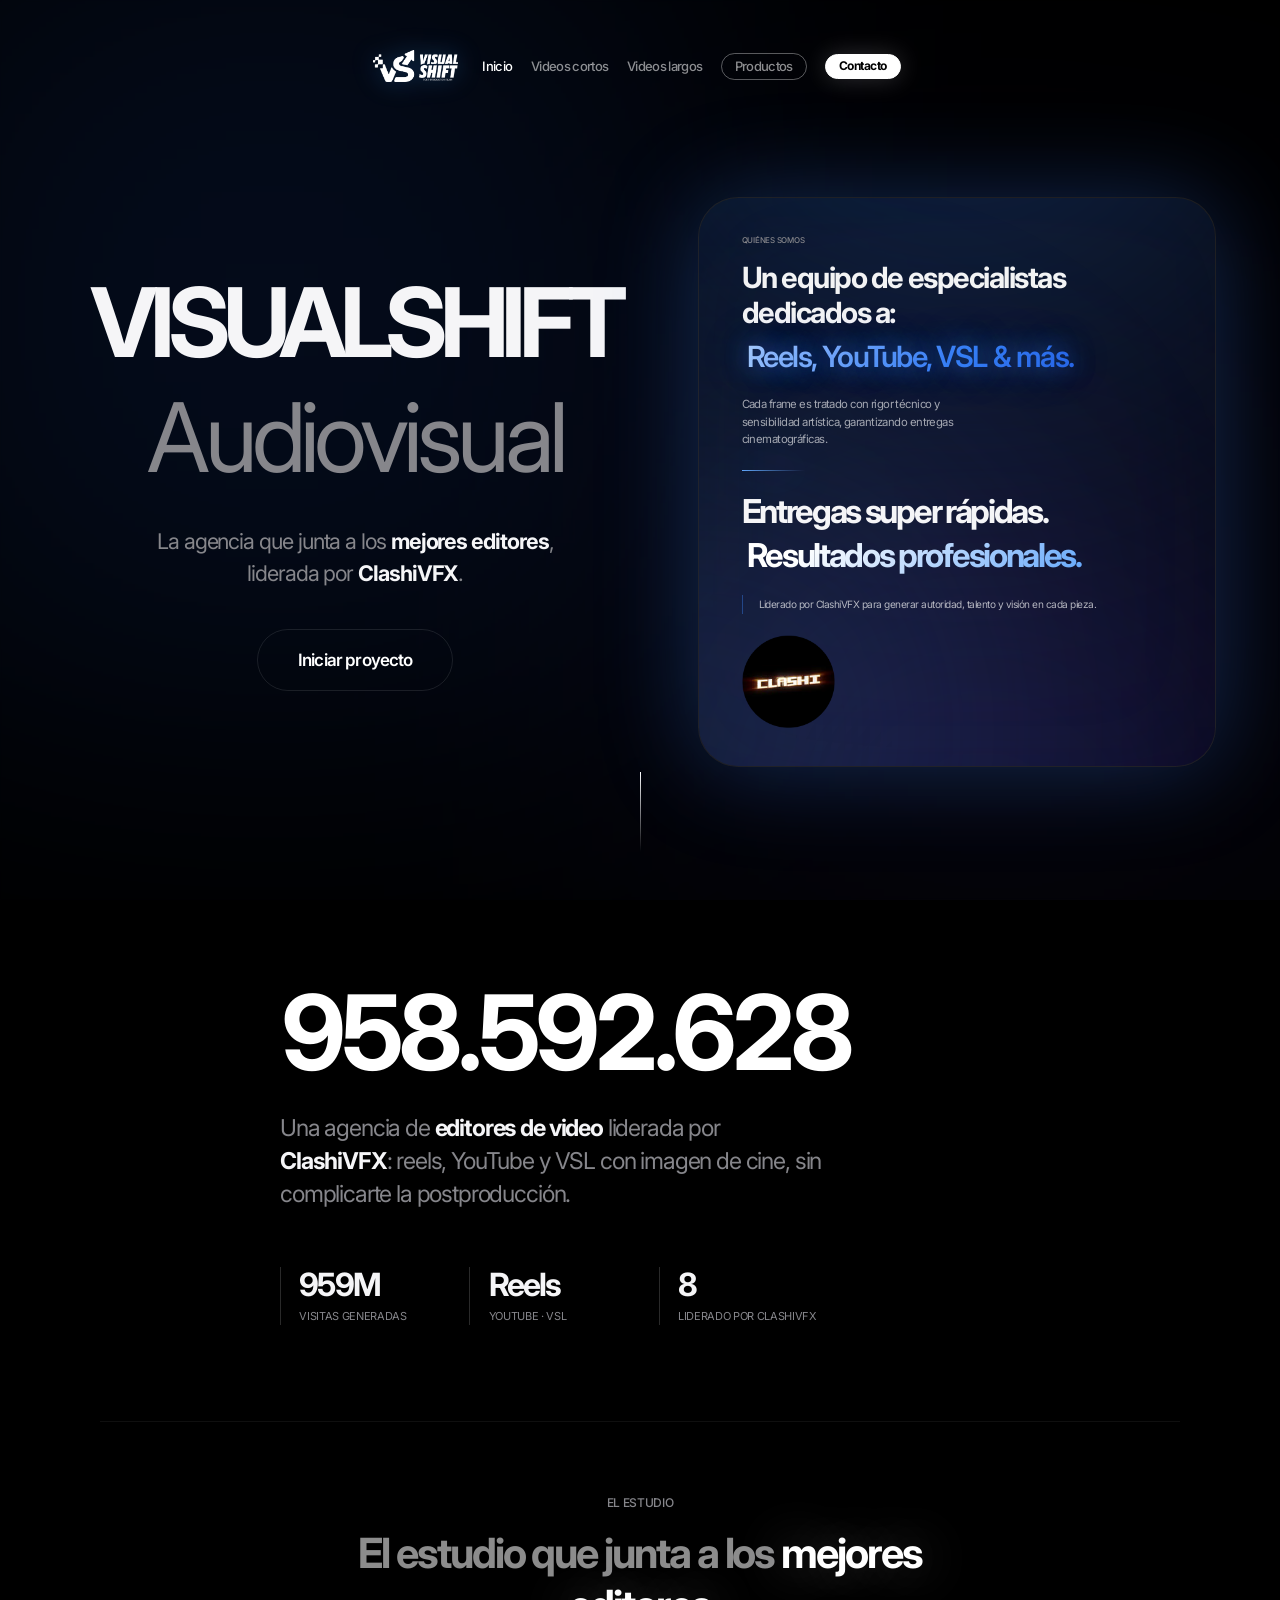
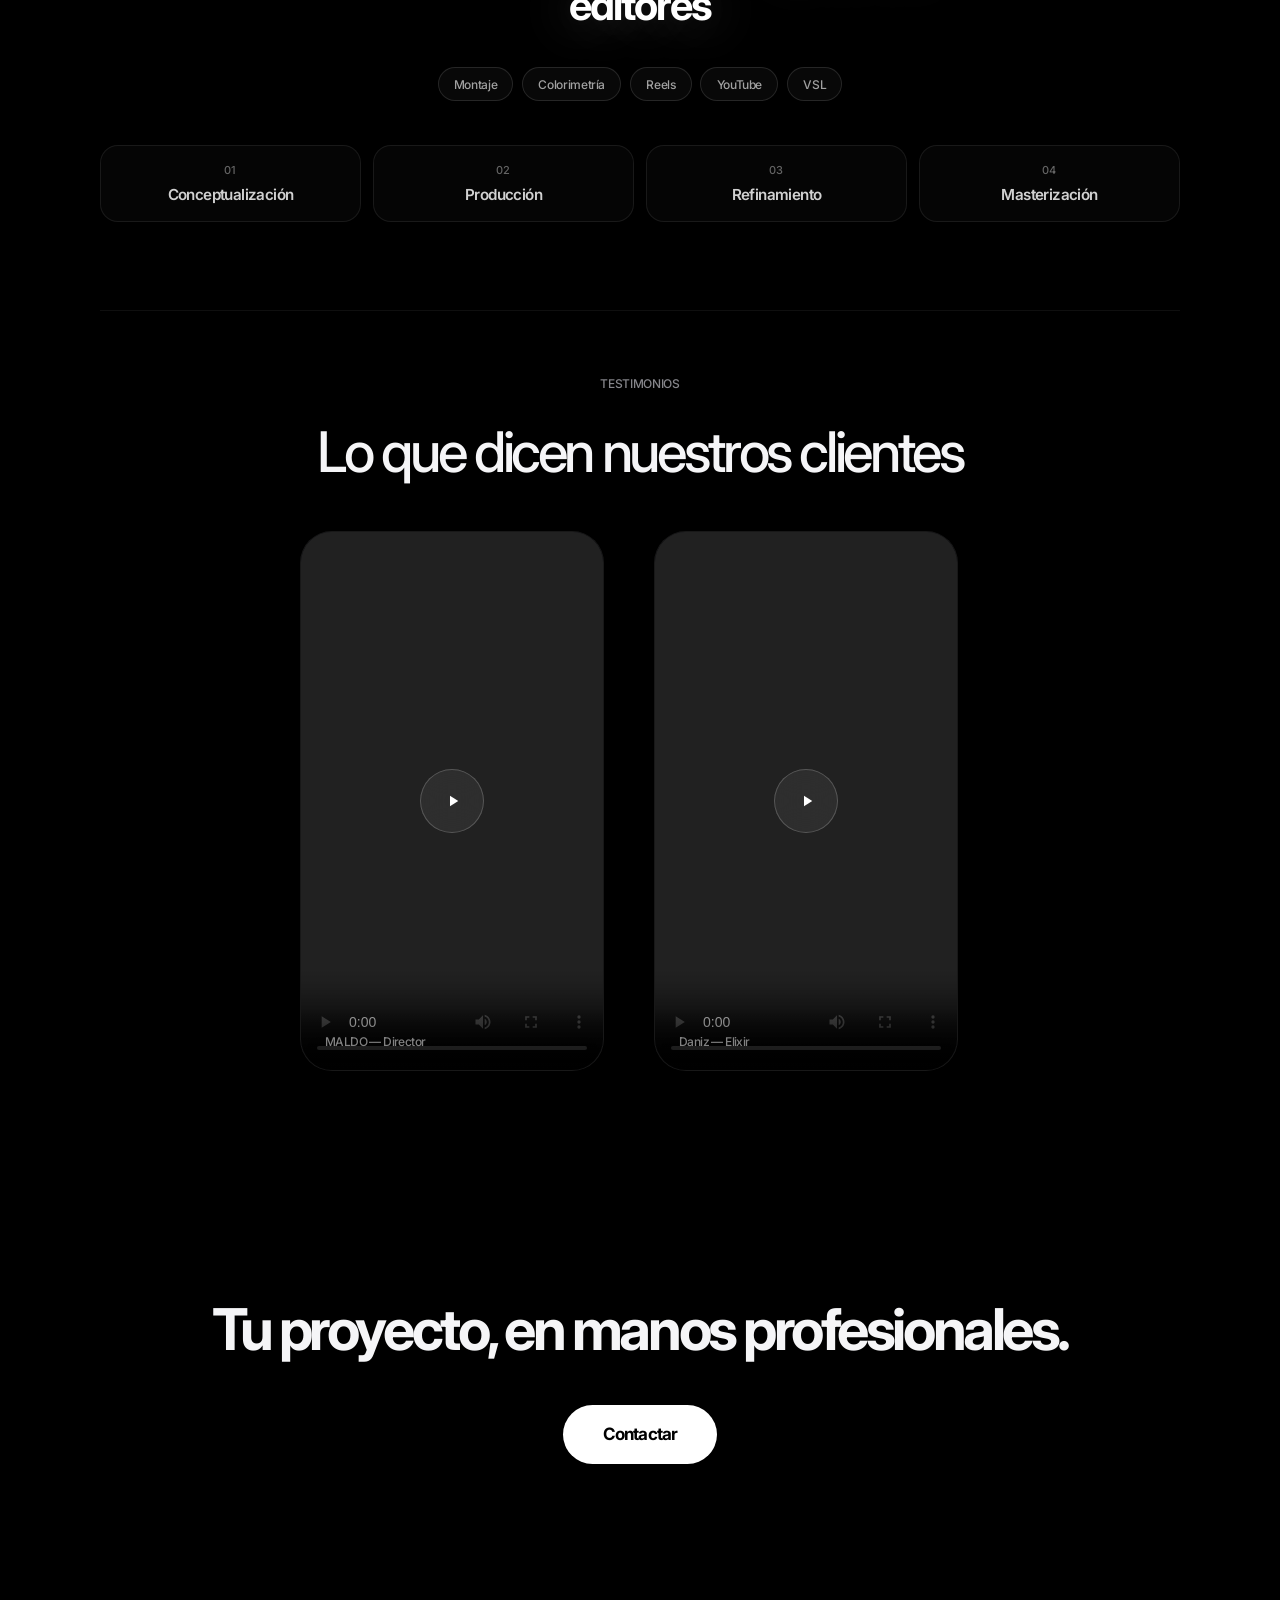
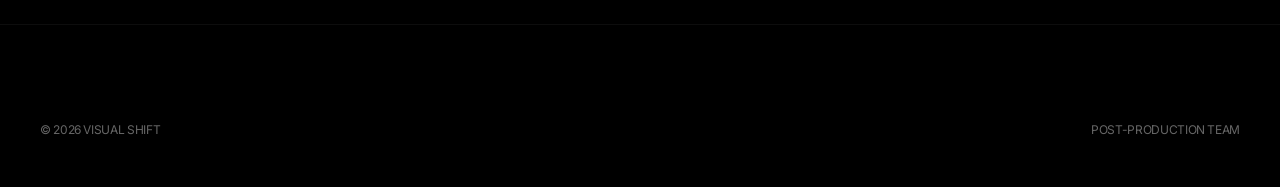
==== index.html @ 14bb9210 "Reserve trailing space in the scrollable nav so the CTA stays inside the pill" ====
﻿<!DOCTYPE html>
<html lang="es">
<head>
  <meta charset="UTF-8">
  <meta name="viewport" content="width=device-width, initial-scale=1.0, viewport-fit=cover">
  <title>Visual Shift | Agencia de Edición de Video</title>
  <meta name="description" content="Visual Shift — Agencia de editores de video liderada por ClashiVFX. Reels, YouTube, VSL y más.">
  <link rel="icon" type="image/png" href="assets/img/icono.png">
  <link rel="preconnect" href="https://fonts.googleapis.com">
  <link rel="preconnect" href="https://fonts.gstatic.com" crossorigin>
  <link href="https://fonts.googleapis.com/css2?family=Inter:wght@400;500;600;700;800&display=swap" rel="stylesheet">
  <link rel="stylesheet" href="css/variables.css">
  <link rel="stylesheet" href="css/base.css">
  <link rel="stylesheet" href="css/animations.css">
  <link rel="stylesheet" href="css/components.css?v=20260819g">
  <link rel="stylesheet" href="css/pages.css?v=20260819g">
</head>
<body data-page="index">
  <div class="morph-bg" aria-hidden="true">
    <div class="blob-premium blob-premium--1"></div>
    <div class="blob-premium blob-premium--2"></div>
    <div class="morph-bg__veil"></div>
  </div>

  <header class="nav">
    <div class="nav__inner">
      <a href="index.html" class="nav__brand">
        <img src="assets/img/logo-horizontal.png" alt="Visual Shift">
      </a>
      <button class="nav__toggle" aria-label="Abrir menú"><span></span></button>
      <nav class="nav__links">
        <a href="index.html" data-page="index">Inicio</a>
        <a href="videos-cortos.html" data-page="cortos">Videos cortos</a>
        <a href="videos-largos.html" data-page="largos">Videos largos</a>
        <a href="https://clashivfx.com/?sca_ref=12101208.NMGcG1t6rM" class="nav__shop" target="_blank" rel="noopener noreferrer">Productos</a>
        <a href="contacto.html" data-page="contacto" class="nav__cta">Contacto</a>
      </nav>
    </div>
  </header>

  <main>
    <section class="hero">
      <div class="hero__copy reveal">
        <h1 class="hero__title">
          <span class="hero__title-top">VISUAL<strong>SHIFT</strong></span>
          <span class="hero__title-italic">Audiovisual</span>
        </h1>
        <p class="hero__lead">La agencia que junta a los <strong>mejores editores</strong>, liderada por <strong>ClashiVFX</strong>.</p>
        <a href="contacto.html" class="btn btn--ghost"><span>Iniciar proyecto</span></a>
      </div>

      <div class="hero__side reveal reveal-delay-1">
        <article class="about-card glass-minimal">
          <div class="about-card__orbit about-card__orbit--1" aria-hidden="true"><span></span></div>
          <div class="about-card__orbit about-card__orbit--2" aria-hidden="true"><span></span></div>
          <div class="about-card__orbit about-card__orbit--3" aria-hidden="true"><span></span></div>
          <div class="about-card__content">
            <p class="eyebrow">Quiénes somos</p>
            <p class="about-card__lead">
              Un equipo de <strong>especialistas</strong> dedicados a:
              <span class="about-card__accent text-gradient-blue text-glow-blue-strong">Reels, YouTube, VSL &amp; más.</span>
            </p>
            <p class="about-card__body">Cada frame es tratado con rigor técnico y sensibilidad artística, garantizando entregas cinematográficas.</p>
            <div class="about-card__line"></div>
            <p class="about-card__headline">
              Entregas super rápidas.<br>
              <span class="text-gradient-premium">Resultados profesionales.</span>
            </p>
            <p class="about-card__note">Liderado por ClashiVFX para generar autoridad, talento y visión en cada pieza.</p>
            <div class="about-card__founder">
              <img src="assets/img/clashivfx.png" alt="ClashiVFX">
            </div>
          </div>
        </article>
      </div>

      <div class="scroll-hint" aria-hidden="true"></div>
    </section>

    <section class="apple-block reveal">
      <p class="apple-block__num" data-counter="1000000000">0</p>
      <p class="apple-block__copy">
        Una agencia de <strong>editores de video</strong> liderada por <strong>ClashiVFX</strong>:
        reels, YouTube y VSL con imagen de cine, sin complicarte la postproducción.
      </p>
      <div class="apple-block__grid">
        <div>
          <span data-counter-mini="1000000000">0</span>
          <small>Visitas generadas</small>
        </div>
        <div>
          <span>Reels</span>
          <small>YouTube · VSL</small>
        </div>
        <div>
          <span>8</span>
          <small>Liderado por ClashiVFX</small>
        </div>
      </div>
    </section>

    <section class="studio reveal">
      <p class="eyebrow">El estudio</p>
      <h2 class="studio__title">El estudio que junta a los <strong class="text-glow-premium">mejores editores</strong></h2>
      <ul class="studio__tags">
        <li>Montaje</li>
        <li>Colorimetría</li>
        <li>Reels</li>
        <li>YouTube</li>
        <li>VSL</li>
      </ul>
      <ol class="studio__flow">
        <li><span>01</span>Conceptualización</li>
        <li><span>02</span>Producción</li>
        <li><span>03</span>Refinamiento</li>
        <li><span>04</span>Masterización</li>
      </ol>
    </section>

    <section class="testimonials">
      <div class="testimonials__head">
        <p class="eyebrow reveal">Testimonios</p>
        <h2 class="page-hero reveal" style="padding:0.5rem 0 0;font-size:clamp(2rem,5vw,3.5rem);font-weight:500;">Lo que dicen nuestros clientes</h2>
      </div>
      <div class="testimonials__grid">
        <div class="video-card glass-minimal testimonial-card reveal" data-play="sound">
          <video playsinline controls preload="metadata" controlslist="nodownload">
            <source src="assets/videos/testimonios/maldo-director.mp4" type="video/mp4">
          </video>
          <button type="button" class="video-card__overlay" aria-label="Reproducir">
            <span class="video-card__play"><svg viewBox="0 0 24 24"><path d="M8 5v14l11-7z"/></svg></span>
          </button>
          <div class="video-card__label">MALDO — Director</div>
        </div>
        <div class="video-card glass-minimal testimonial-card reveal reveal-delay-1" data-play="sound">
          <video playsinline controls preload="metadata" controlslist="nodownload">
            <source src="assets/videos/testimonios/daniz-elixir-testimonio.mp4" type="video/mp4">
          </video>
          <button type="button" class="video-card__overlay" aria-label="Reproducir">
            <span class="video-card__play"><svg viewBox="0 0 24 24"><path d="M8 5v14l11-7z"/></svg></span>
          </button>
          <div class="video-card__label">Daniz — Elixir</div>
        </div>
      </div>
    </section>

    <section class="final-cta reveal">
      <h2>Tu proyecto, en manos profesionales.</h2>
      <a href="contacto.html" class="btn btn--solid">Contactar</a>
    </section>
  </main>

  <footer class="footer">
    <div class="footer__inner">
      <div>© 2026 Visual Shift</div>
      <div>Post-Production Team</div>
    </div>
  </footer>

  <div class="lightbox" aria-hidden="true">
    <div class="lightbox__content">
      <button class="lightbox__close" aria-label="Cerrar">&times;</button>
      <video controls playsinline></video>
    </div>
  </div>

  <script src="js/main.js"></script>
</body>
</html>
---- css/variables.css ----
﻿:root {
  --bg: #000000;
  --white: #ffffff;
  --text: #f5f5f7;
  --muted: #86868b;
  --homeworld: #2e8add;
  --clarinet: #002552;
  --ease: cubic-bezier(0.22, 1, 0.36, 1);
  --glass-bg: rgba(255, 255, 255, 0.015);
  --glass-border: rgba(255, 255, 255, 0.08);
  --max: 1200px;
  --font: "Inter", "SFProWeb", sans-serif;
}
---- css/base.css ----
﻿@font-face {
  font-family: "SFProWeb";
  src: url("../assets/fonts/sf-pro-display-regular.otf") format("opentype");
  font-weight: 400;
  font-style: normal;
  font-display: swap;
}

@font-face {
  font-family: "SFProWeb";
  src: url("../assets/fonts/sf-pro-display-medium.otf") format("opentype");
  font-weight: 500;
  font-style: normal;
  font-display: swap;
}

@font-face {
  font-family: "SFProWeb";
  src: url("../assets/fonts/sf-pro-display-bold.otf") format("opentype");
  font-weight: 700;
  font-style: normal;
  font-display: swap;
}

*,
*::before,
*::after {
  box-sizing: border-box;
  margin: 0;
  padding: 0;
}

html {
  scroll-behavior: smooth;
  overflow-x: hidden;
  max-width: 100%;
}

body {
  font-family: "Inter", "SFProWeb", sans-serif;
  font-weight: 400;
  font-style: normal;
  background: var(--bg);
  color: var(--text);
  overflow-x: hidden;
  letter-spacing: -0.05em;
  min-height: 100vh;
  line-height: 1.45;
  -webkit-font-smoothing: antialiased;
  -moz-osx-font-smoothing: grayscale;
  -webkit-text-size-adjust: 100%;
  text-size-adjust: 100%;
}

h1,
h2,
h3 {
  font-family: inherit;
  font-weight: 700;
  font-style: normal;
  color: var(--text);
  letter-spacing: -0.06em;
  line-height: 1.12;
}

p,
a,
li,
label,
small {
  font-family: inherit;
  font-weight: 400;
  letter-spacing: -0.045em;
}

img,
video {
  display: block;
  max-width: 100%;
}

a {
  color: inherit;
  text-decoration: none;
}

button {
  font: inherit;
  cursor: pointer;
  border: none;
  background: none;
  color: inherit;
}

ul {
  list-style: none;
}

main {
  position: relative;
  z-index: 10;
}

.container {
  width: min(100% - 3rem, var(--max));
  margin-inline: auto;
}

::-webkit-scrollbar {
  width: 4px;
}

::-webkit-scrollbar-track {
  background: transparent;
}

::-webkit-scrollbar-thumb {
  background: rgba(255, 255, 255, 0.1);
  border-radius: 10px;
}
---- css/animations.css ----
﻿.morph-bg {
  position: fixed;
  inset: 0;
  z-index: 0;
  overflow: hidden;
  background: #000;
  pointer-events: none;
}

.blob-premium {
  position: absolute;
  filter: blur(140px);
  opacity: 0.22;
  animation: morph-shape 25s ease-in-out infinite alternate;
}

.blob-premium--1 {
  width: min(800px, 90vw);
  height: min(800px, 90vw);
  top: -10%;
  left: -10%;
  background: #2563eb;
  animation: morph-shape 25s ease-in-out infinite alternate,
             drift-1 25s linear infinite;
}

.blob-premium--2 {
  width: min(700px, 80vw);
  height: min(700px, 80vw);
  bottom: -5%;
  right: -5%;
  background: #312e81;
  animation: morph-shape 25s ease-in-out infinite alternate,
             drift-2 30s linear infinite;
}

.morph-bg__veil {
  position: absolute;
  inset: 0;
  background: rgba(0, 0, 0, 0.5);
  backdrop-filter: blur(1px);
}

@keyframes morph-shape {
  0%,
  100% {
    border-radius: 40% 60% 70% 30% / 40% 50% 60% 50%;
  }
  34% {
    border-radius: 70% 30% 50% 50% / 30% 30% 70% 70%;
  }
  67% {
    border-radius: 100% 60% 60% 100% / 100% 100% 60% 60%;
  }
}

@keyframes drift-1 {
  0%,
  100% {
    transform: translate(0, 0) scale(1);
  }
  33% {
    transform: translate(50px, -50px) scale(1.1);
  }
  66% {
    transform: translate(-30px, 80px) scale(0.95);
  }
}

@keyframes drift-2 {
  0%,
  100% {
    transform: translate(0, 0) scale(1);
  }
  33% {
    transform: translate(-60px, 80px) scale(0.9);
  }
  66% {
    transform: translate(40px, -30px) scale(1.15);
  }
}

@keyframes orbit {
  to {
    transform: translate(-50%, -50%) rotate(360deg);
  }
}

@keyframes orbit-rev {
  to {
    transform: translate(-50%, -50%) rotate(-360deg);
  }
}

@keyframes scroll-pulse {
  0%,
  100% {
    transform: translateX(-50%) translateY(0);
    opacity: 0.05;
  }
  50% {
    transform: translateX(-50%) translateY(15px);
    opacity: 0.2;
  }
}

.reveal {
  opacity: 0;
  transform: translateY(20px);
  transition: opacity 1.2s var(--ease), transform 1.2s var(--ease);
  overflow: visible;
}

.reveal.is-visible {
  opacity: 1;
  transform: none;
}

.reveal-delay-1 {
  transition-delay: 0.15s;
}

.reveal-delay-2 {
  transition-delay: 0.3s;
}

.reveal-delay-3 {
  transition-delay: 0.45s;
}
---- css/components.css ----
﻿.glass-minimal {
  background: var(--glass-bg);
  backdrop-filter: blur(60px);
  -webkit-backdrop-filter: blur(60px);
  border: 1px solid var(--glass-border);
}

.text-glow-premium {
  text-shadow: 0 0 50px rgba(255, 255, 255, 0.3), 0 0 100px rgba(59, 130, 246, 0.2);
}

.text-glow-blue-strong {
  text-shadow: 0 0 25px rgba(59, 130, 246, 0.6), 0 0 50px rgba(59, 130, 246, 0.4);
}

.text-gradient-premium,
.text-gradient-blue {
  display: inline-block;
  padding: 0.12em 0.18em;
  line-height: 1.2;
  overflow: visible;
}

.text-gradient-premium {
  background: linear-gradient(135deg, #ffffff 20%, #60a5fa 100%);
  -webkit-background-clip: text;
  background-clip: text;
  -webkit-text-fill-color: transparent;
}

.text-gradient-blue {
  background: linear-gradient(135deg, #bfdbfe 0%, #3b82f6 50%, #1d4ed8 100%);
  -webkit-background-clip: text;
  background-clip: text;
  -webkit-text-fill-color: transparent;
}

/* Nav — floating pill */
.nav {
  position: fixed;
  top: 0;
  left: 0;
  right: 0;
  z-index: 100;
  display: flex;
  justify-content: center;
  padding: 2.5rem 1.5rem;
  pointer-events: none;
}

.nav__inner {
  pointer-events: auto;
  position: relative;
  display: flex;
  align-items: center;
  flex-wrap: nowrap;
  gap: 1.5rem;
  padding: 0.65rem 1.9rem 0.65rem 1.5rem;
  border-radius: 999px;
  transition: background 0.7s var(--ease), border-color 0.7s var(--ease), box-shadow 0.7s var(--ease);
}

.nav.is-scrolled .nav__inner {
  background: rgba(0, 0, 0, 0.4);
  backdrop-filter: blur(60px);
  -webkit-backdrop-filter: blur(60px);
  border: 1px solid rgba(255, 255, 255, 0.05);
  box-shadow: 0 25px 50px -12px rgba(0, 0, 0, 0.5);
}

.nav__brand {
  display: flex;
  align-items: center;
  gap: 0.7rem;
  font-weight: 700;
  letter-spacing: -0.05em;
  font-size: 1.15rem;
  flex-shrink: 0;
  overflow: visible;
}

.nav__brand img {
  display: block;
  height: 32px;
  width: auto;
  max-width: none;
  object-fit: contain;
  object-position: center;
  filter: drop-shadow(0 0 12px rgba(46, 138, 221, 0.35));
}

.nav__brand em {
  font-style: normal;
  font-weight: 700;
}

.nav__links {
  display: flex;
  align-items: center;
  flex-wrap: nowrap;
  gap: 1.15rem;
}

.nav__links a {
  font-family: var(--font);
  font-size: 13px;
  font-weight: 500;
  letter-spacing: -0.05em;
  color: rgba(255, 255, 255, 0.55);
  transition: color 0.5s ease;
}

.nav__links a:hover,
.nav__links a.is-active {
  color: #fff;
}

.nav__shop {
  font-family: var(--font);
  font-size: 12px;
  font-weight: 700;
  letter-spacing: -0.04em;
  line-height: 1.15;
  color: #fff;
  border: 1px solid rgba(255, 255, 255, 0.35);
  border-radius: 999px;
  padding: 0.3rem 0.8rem;
  transition: transform 0.35s var(--ease), background 0.35s ease, color 0.35s ease, border-color 0.35s ease;
}

.nav__shop:hover,
.nav__links a.nav__shop:hover {
  color: #000;
  background: #fff;
  border-color: #fff;
  transform: scale(1.04);
}

.nav__cta,
.nav__links a.nav__cta {
  font-family: var(--font);
  font-size: 12px;
  font-weight: 700;
  letter-spacing: -0.04em;
  line-height: 1.15;
  color: #000;
  background: #fff;
  border: 1px solid #fff;
  border-radius: 999px;
  padding: 0.3rem 0.8rem;
  box-shadow: 0 0 24px rgba(255, 255, 255, 0.18);
  transition: transform 0.35s var(--ease), background 0.35s ease, color 0.35s ease;
}

.nav__cta:hover,
.nav__cta.is-active,
.nav__links a.nav__cta:hover,
.nav__links a.nav__cta.is-active {
  color: #000;
  background: #dbeafe;
  transform: scale(1.04);
}

.nav__toggle {
  display: none;
  width: 40px;
  height: 40px;
  align-items: center;
  justify-content: center;
}

.nav__toggle span,
.nav__toggle span::before,
.nav__toggle span::after {
  display: block;
  width: 18px;
  height: 1px;
  background: rgba(255, 255, 255, 0.7);
  position: relative;
}

.nav__toggle span::before,
.nav__toggle span::after {
  content: "";
  position: absolute;
  left: 0;
}

.nav__toggle span::before {
  top: -6px;
}

.nav__toggle span::after {
  top: 6px;
}

@media (max-width: 900px) {
  .nav {
    padding: calc(0.55rem + env(safe-area-inset-top, 0px)) 0.55rem 0.55rem;
  }

  .nav__inner {
    width: 100%;
    flex-wrap: nowrap;
    justify-content: flex-start;
    align-items: center;
    gap: 0.5rem;
    padding: 0.45rem 0.7rem;
    border-radius: 999px;
    overflow-x: auto;
    overflow-y: hidden;
    background: rgba(0, 0, 0, 0.45);
    backdrop-filter: blur(60px);
    -webkit-backdrop-filter: blur(60px);
    border: 1px solid rgba(255, 255, 255, 0.06);
    -webkit-overflow-scrolling: touch;
    scrollbar-width: none;
  }

  .nav__inner::-webkit-scrollbar {
    display: none;
  }

  /* Los navegadores descartan el padding derecho al final de un scroll
     horizontal, así que reservamos el espacio con un elemento real. */
  .nav__inner::after {
    content: "";
    flex: 0 0 0.55rem;
    height: 1px;
  }

  .nav__brand {
    width: auto;
    justify-content: center;
    padding-top: 0;
    flex-shrink: 0;
  }

  .nav__brand img {
    height: 21px;
    width: auto;
    max-width: 80px;
    object-fit: contain;
    object-position: center;
    filter: none;
  }

  .nav__toggle {
    display: none;
  }

  .nav__links {
    position: static;
    flex-direction: row;
    flex-wrap: nowrap;
    justify-content: flex-start;
    align-items: center;
    gap: 0.4rem;
    width: auto;
    padding: 0;
    opacity: 1;
    pointer-events: auto;
    transform: none;
    background: none;
    border: none;
    border-radius: 0;
    flex: 1;
  }

  .nav__links a {
    width: auto;
    text-align: center;
    padding: 0;
    border: none;
    font-size: 10px;
    white-space: nowrap;
  }

  .nav__links a.nav__cta {
    padding: 0.26rem 0.5rem;
    font-size: 10px;
    font-weight: 700;
    color: #000;
    background: #fff;
    border: 1px solid #fff;
  }

  .nav__links a.nav__shop {
    padding: 0.26rem 0.5rem;
    font-size: 10px;
    font-weight: 700;
    color: #fff;
    border: 1px solid rgba(255, 255, 255, 0.35);
  }

  .btn--ghost,
  .btn--solid {
    padding: 0.95rem 1.7rem;
    font-size: 0.95rem;
  }

  .video-card {
    border-radius: 18px;
  }

  .video-card__play {
    width: 48px;
    height: 48px;
  }

  .video-card__label {
    padding: 1rem 0.85rem 0.8rem;
    font-size: 11px;
  }

  .footer {
    padding: 3.5rem 1.15rem 2rem;
  }

  .footer__inner {
    justify-content: center;
    text-align: center;
    gap: 0.75rem;
  }
}

/* Buttons */
.btn {
  display: inline-flex;
  align-items: center;
  justify-content: center;
  position: relative;
  overflow: hidden;
  border-radius: 999px;
  font-family: var(--font);
  font-weight: 600;
  letter-spacing: -0.05em;
  transition: transform 0.4s var(--ease);
}

.btn--ghost {
  padding: 1.1rem 2.5rem;
  font-size: 1.0625rem;
  color: #fff;
  border: 1px solid rgba(255, 255, 255, 0.1);
  background: transparent;
}

.btn--ghost::before {
  content: "";
  position: absolute;
  inset: 0;
  background: #fff;
  opacity: 0;
  transition: opacity 0.7s ease;
}

.btn--ghost span {
  position: relative;
  z-index: 1;
  transition: color 0.7s ease;
}

.btn--ghost:hover::before {
  opacity: 1;
}

.btn--ghost:hover span {
  color: #000;
}

.btn--solid {
  padding: 1.1rem 2.5rem;
  font-size: 1.0625rem;
  font-weight: 700;
  letter-spacing: -0.05em;
  text-transform: none;
  background: #fff;
  color: #000;
  box-shadow: 0 25px 50px -12px rgba(0, 0, 0, 0.4);
}

.btn--solid:hover {
  transform: scale(1.05);
}

.btn--solid:active {
  transform: scale(0.95);
}

/* Footer */
.footer {
  position: relative;
  z-index: 10;
  width: 100%;
  padding: 6rem 1.5rem 3rem;
  border-top: 1px solid rgba(255, 255, 255, 0.05);
}

.footer__inner {
  width: min(100%, var(--max));
  margin-inline: auto;
  display: flex;
  flex-wrap: wrap;
  justify-content: space-between;
  align-items: center;
  gap: 2rem;
  font-size: 12px;
  font-weight: 400;
  letter-spacing: -0.03em;
  text-transform: uppercase;
  font-family: var(--font);
  color: rgba(255, 255, 255, 0.4);
}

.footer a {
  transition: color 0.4s ease;
}

.footer a:hover {
  color: #fff;
}

/* Video cards */
.video-card {
  position: relative;
  overflow: hidden;
  cursor: pointer;
  border-radius: 32px;
  transition: transform 0.8s var(--ease), border-color 0.8s var(--ease);
}

.video-card:hover {
  transform: translateY(-6px);
  border-color: rgba(255, 255, 255, 0.18);
}

.video-card--live {
  cursor: default;
}

.video-card--live .video-card__overlay {
  display: none;
}

.video-card video {
  width: 100%;
  height: 100%;
  object-fit: cover;
  background: #0a0a12;
}

.video-card__overlay {
  position: absolute;
  inset: 0;
  display: flex;
  align-items: center;
  justify-content: center;
  background: rgba(0, 0, 0, 0.35);
  transition: opacity 0.35s ease, visibility 0.35s ease;
  border: none;
  width: 100%;
  z-index: 3;
  cursor: pointer;
}

.video-card.is-playing {
  cursor: default;
  transform: none;
}

.video-card.is-playing .video-card__overlay,
.video-card.is-playing .video-card__label {
  opacity: 0;
  visibility: hidden;
  pointer-events: none;
}

.video-card.is-playing video {
  pointer-events: auto;
}

.video-card:hover .video-card__overlay {
  background: rgba(0, 0, 0, 0.08);
}

.video-card__play {
  width: 64px;
  height: 64px;
  border-radius: 50%;
  border: 1px solid rgba(255, 255, 255, 0.2);
  background: rgba(255, 255, 255, 0.06);
  backdrop-filter: blur(20px);
  display: flex;
  align-items: center;
  justify-content: center;
}

.video-card__play svg {
  width: 18px;
  height: 18px;
  margin-left: 2px;
  fill: #fff;
}

.video-card__label {
  position: absolute;
  bottom: 0;
  left: 0;
  right: 0;
  padding: 1.5rem 1.5rem 1.25rem;
  background: linear-gradient(transparent, rgba(0, 0, 0, 0.7));
  font-family: var(--font);
  font-size: 12px;
  font-weight: 500;
  letter-spacing: -0.05em;
  color: rgba(255, 255, 255, 0.78);
}

/* Lightbox */
.lightbox {
  position: fixed;
  inset: 0;
  z-index: 200;
  display: flex;
  align-items: center;
  justify-content: center;
  background: rgba(0, 0, 0, 0.92);
  backdrop-filter: blur(20px);
  opacity: 0;
  pointer-events: none;
  transition: opacity 0.5s ease;
  padding: 1.5rem;
}

.lightbox.is-open {
  opacity: 1;
  pointer-events: all;
}

.lightbox__content {
  position: relative;
}

.lightbox__content video {
  max-width: 92vw;
  max-height: 86vh;
  border-radius: 16px;
}

.lightbox__close {
  position: absolute;
  top: -48px;
  right: 0;
  width: 40px;
  height: 40px;
  border-radius: 50%;
  border: 1px solid rgba(255, 255, 255, 0.1);
  color: rgba(255, 255, 255, 0.6);
  font-size: 1.4rem;
  display: flex;
  align-items: center;
  justify-content: center;
}

.lightbox__close:hover {
  color: #fff;
}
---- css/pages.css ----
﻿/* Hero */
.hero {
  min-height: 100vh;
  min-height: 100svh;
  width: 100%;
  display: flex;
  flex-direction: column;
  align-items: center;
  justify-content: center;
  padding: clamp(7.5rem, 15vh, 12rem) 1.5rem clamp(3rem, 8vh, 5rem);
  gap: clamp(2rem, 4vh, 3rem);
  position: relative;
  overflow: visible;
}

@media (min-width: 900px) {
  .hero {
    flex-direction: row;
    align-items: center;
    justify-content: center;
    padding-inline: clamp(2.5rem, 5vw, 6rem);
    gap: clamp(2rem, 4vw, 4rem);
  }
}

@media (min-width: 900px) and (max-height: 780px) {
  .hero {
    padding-top: 7.5rem;
  }

  .hero__title {
    font-size: clamp(2.6rem, 5.5vw, 4.25rem);
  }
}

.hero__copy {
  flex: 1;
  max-width: 56rem;
  text-align: center;
  display: flex;
  flex-direction: column;
  align-items: center;
  z-index: 20;
}

.hero__title {
  font-family: var(--font);
  font-weight: 700;
  font-style: normal;
  letter-spacing: -0.07em;
  line-height: 1.05;
  margin-bottom: 1.5rem;
  font-size: clamp(3rem, 8vw, 6rem);
  overflow: visible;
  color: var(--text);
}

.hero__title-top {
  display: block;
  text-transform: uppercase;
  letter-spacing: -0.08em;
  color: var(--text);
}

.hero__title-top strong {
  font-weight: 700;
}

.hero__title-italic {
  display: block;
  font-style: normal;
  font-weight: 400;
  letter-spacing: -0.06em;
  color: var(--muted);
  padding: 0.15em 0;
}

.hero__lead {
  font-family: var(--font);
  font-size: clamp(1.15rem, 2vw, 1.35rem);
  font-weight: 400;
  color: var(--muted);
  max-width: 28rem;
  line-height: 1.45;
  margin-bottom: 2.5rem;
  letter-spacing: -0.05em;
}

.hero__lead strong {
  color: var(--text);
  font-weight: 700;
}

.hero__side {
  width: 100%;
  z-index: 20;
}

@media (min-width: 900px) {
  .hero__copy {
    flex: 1 1 0;
    max-width: none;
    min-width: 0;
  }

  .hero__side {
    width: 45%;
    max-width: 780px;
    container-type: inline-size;
  }
}

.apple-block {
  width: min(100% - 3rem, 720px);
  margin: 0 auto;
  padding: 5rem 0 6rem;
  text-align: left;
}

.apple-block__num {
  font-family: var(--font);
  font-size: clamp(2.8rem, 9vw, 6.5rem);
  font-weight: 700;
  font-style: normal;
  line-height: 1;
  letter-spacing: -0.08em;
  margin: 0 0 1.75rem;
  color: #fff;
  overflow: visible;
  font-variant-numeric: tabular-nums;
  white-space: nowrap;
  min-width: 11ch;
}

.apple-block__copy {
  font-family: var(--font);
  font-size: clamp(1.2rem, 2.2vw, 1.45rem);
  font-weight: 400;
  font-style: normal;
  color: var(--muted);
  line-height: 1.42;
  letter-spacing: -0.05em;
  max-width: 34rem;
  margin: 0 0 3.5rem;
}

.apple-block__copy strong {
  color: var(--text);
  font-weight: 700;
}

.apple-block__grid {
  display: grid;
  grid-template-columns: repeat(3, minmax(0, 1fr));
  gap: 1.5rem;
  max-width: 34rem;
}

.apple-block__grid > div {
  padding-left: 1.15rem;
  border-left: 1px solid rgba(255, 255, 255, 0.16);
}

.apple-block__grid span {
  display: block;
  font-family: var(--font);
  font-size: clamp(1.6rem, 3vw, 2rem);
  font-weight: 700;
  color: var(--text);
  letter-spacing: -0.06em;
  line-height: 1.1;
}

.apple-block__grid small {
  display: block;
  margin-top: 0.45rem;
  font-family: var(--font);
  font-size: 11px;
  font-weight: 400;
  letter-spacing: -0.03em;
  text-transform: uppercase;
  color: var(--muted);
  overflow-wrap: anywhere;
}

@media (max-width: 640px) {
  .apple-block__num {
    font-size: clamp(1.45rem, 7.6vw, 2.4rem);
    letter-spacing: -0.05em;
    min-width: 0;
  }
}

.stat-premium {
  display: none;
}

.scroll-hint {
  display: none;
  position: absolute;
  bottom: 3rem;
  left: 50%;
  width: 1px;
  height: 5rem;
  background: linear-gradient(to bottom, #fff, transparent);
  animation: scroll-pulse 4s ease-in-out infinite;
}

@media (min-width: 900px) {
  .scroll-hint {
    display: block;
  }
}

/* About card */
.about-card {
  position: relative;
  overflow: hidden;
  padding: 2.5rem;
  border-radius: 60px;
  border: 1px solid rgba(255, 255, 255, 0.1);
  box-shadow: 0 0 150px rgba(59, 130, 246, 0.3);
}

@media (min-width: 768px) {
  .about-card {
    padding: 3.5rem 4rem;
  }
}

.about-card__orbit {
  position: absolute;
  top: 50%;
  left: 50%;
  pointer-events: none;
  transform: translate(-50%, -50%);
}

.about-card__orbit--1 {
  width: 1600px;
  height: 1600px;
  animation: orbit 3s linear infinite;
}

.about-card__orbit--1 span {
  position: absolute;
  top: 0;
  left: 50%;
  width: 700px;
  height: 700px;
  margin-left: -350px;
  background: rgba(59, 130, 246, 0.3);
  filter: blur(180px);
  border-radius: 50%;
}

.about-card__orbit--2 {
  width: 1300px;
  height: 1300px;
  animation: orbit-rev 4.5s linear infinite;
}

.about-card__orbit--2 span {
  position: absolute;
  bottom: 0;
  right: 25%;
  width: 600px;
  height: 600px;
  background: rgba(79, 70, 229, 0.25);
  filter: blur(160px);
  border-radius: 50%;
}

.about-card__orbit--3 {
  width: 1000px;
  height: 1000px;
  animation: orbit 6s linear infinite;
}

.about-card__orbit--3 span {
  position: absolute;
  top: 50%;
  left: 0;
  width: 500px;
  height: 500px;
  background: rgba(96, 165, 250, 0.2);
  filter: blur(140px);
  border-radius: 50%;
}

.about-card__content {
  position: relative;
  z-index: 10;
  text-align: left;
  overflow: visible;
}

.eyebrow {
  font-family: var(--font);
  font-size: 12px;
  font-weight: 500;
  letter-spacing: -0.03em;
  text-transform: uppercase;
  color: var(--muted);
  opacity: 1;
  margin-bottom: 1.25rem;
}

.about-card__lead {
  font-family: var(--font);
  font-size: clamp(1.65rem, 3vw, 2.75rem);
  font-weight: 700;
  font-style: normal;
  letter-spacing: -0.05em;
  line-height: 1.2;
  color: rgba(255, 255, 255, 0.95);
}

.about-card__lead strong {
  font-weight: 700;
}

.about-card__accent {
  display: block;
  margin-top: 0.5rem;
  font-style: normal;
  font-weight: 600;
}

.about-card__body {
  margin-top: 1.75rem;
  font-family: var(--font);
  font-size: 1.0625rem;
  font-weight: 400;
  color: rgba(255, 255, 255, 0.62);
  line-height: 1.55;
  max-width: 22rem;
  letter-spacing: -0.05em;
}

.about-card__line {
  width: 6rem;
  height: 1px;
  margin: 2rem 0;
  background: linear-gradient(to right, #60a5fa, transparent);
  box-shadow: 0 0 40px rgb(59, 130, 246);
}

.about-card__headline {
  font-family: var(--font);
  font-size: clamp(1.85rem, 3.6vw, 3.1rem);
  font-weight: 700;
  font-style: normal;
  letter-spacing: -0.07em;
  line-height: 1.2;
}

.about-card__note {
  margin-top: 1.5rem;
  padding: 0.25rem 0 0.25rem 1.5rem;
  border-left: 1px solid rgba(59, 130, 246, 0.4);
  font-family: var(--font);
  font-size: 0.95rem;
  font-weight: 400;
  font-style: normal;
  color: rgba(255, 255, 255, 0.68);
  line-height: 1.55;
  letter-spacing: -0.05em;
}

.about-card__founder {
  display: flex;
  justify-content: flex-start;
  margin-top: 2rem;
  width: min(100%, 220px);
}

.about-card__founder img {
  width: 100%;
  height: auto;
  max-height: 140px;
  border-radius: 0;
  object-fit: contain;
  object-position: left center;
  background: transparent;
}

/* Diseño de referencia: 780px de ancho. Todo se mide contra el ancho de la
   tarjeta, así los saltos de línea son siempre los mismos y la proporción
   se mantiene al hacer zoom o cambiar de monitor. */
@container (min-width: 200px) {
  .about-card {
    padding: 7.18cqw 8.21cqw;
    border-radius: 7.69cqw;
    box-shadow: 0 0 19.2cqw rgba(59, 130, 246, 0.3);
  }

  .about-card .eyebrow {
    font-size: 1.54cqw;
    margin-bottom: 2.56cqw;
  }

  .about-card__lead {
    font-size: 5.64cqw;
  }

  .about-card__accent {
    margin-top: 1.03cqw;
  }

  .about-card__body {
    margin-top: 3.59cqw;
    font-size: 2.18cqw;
    max-width: 45.1cqw;
  }

  .about-card__line {
    width: 12.31cqw;
    margin: 4.1cqw 0;
  }

  .about-card__headline {
    font-size: 6.36cqw;
  }

  .about-card__note {
    margin-top: 3.08cqw;
    padding: 0.32cqw 0 0.32cqw 3.08cqw;
    font-size: 1.95cqw;
  }

  .about-card__founder {
    margin-top: 4.1cqw;
    width: 28.2cqw;
  }

  .about-card__founder img {
    max-height: 17.95cqw;
  }
}

/* Studio */
.studio {
  width: min(100% - 2.5rem, 1080px);
  margin: 0 auto;
  padding: 4.5rem 0 5.5rem;
  text-align: center;
  border-top: 1px solid rgba(255, 255, 255, 0.06);
  border-bottom: 1px solid rgba(255, 255, 255, 0.06);
}

.studio .eyebrow {
  margin-bottom: 1rem;
}

.studio__title {
  font-family: var(--font);
  font-size: clamp(1.35rem, 3.4vw, 2.6rem);
  font-weight: 700;
  letter-spacing: -0.05em;
  line-height: 1.25;
  max-width: 36rem;
  margin: 0 auto 2.25rem;
  color: rgba(255, 255, 255, 0.55);
}

.studio__title strong {
  font-weight: 700;
  color: #fff;
}

.studio__tags {
  display: flex;
  flex-wrap: wrap;
  justify-content: center;
  gap: 0.55rem;
  margin-bottom: 2.75rem;
}

.studio__tags li {
  padding: 0.45rem 0.95rem;
  border: 1px solid rgba(255, 255, 255, 0.12);
  border-radius: 999px;
  font-family: var(--font);
  font-size: 12px;
  font-weight: 500;
  letter-spacing: -0.03em;
  color: rgba(255, 255, 255, 0.62);
  background: rgba(255, 255, 255, 0.03);
}

.studio__flow {
  display: grid;
  grid-template-columns: repeat(4, minmax(0, 1fr));
  gap: 0.75rem;
}

.studio__flow li {
  display: flex;
  flex-direction: column;
  align-items: center;
  gap: 0.45rem;
  padding: 1.1rem 0.5rem;
  border-radius: 18px;
  border: 1px solid rgba(255, 255, 255, 0.08);
  background: rgba(255, 255, 255, 0.02);
  font-family: var(--font);
  font-size: clamp(0.72rem, 1.5vw, 0.95rem);
  font-weight: 600;
  letter-spacing: -0.04em;
  color: rgba(255, 255, 255, 0.82);
  line-height: 1.25;
}

.studio__flow li span {
  font-size: 11px;
  font-weight: 500;
  letter-spacing: 0.08em;
  color: rgba(255, 255, 255, 0.38);
}

/* Testimonials */
.testimonials {
  padding: 4rem 1.5rem 6rem;
}

.testimonials__head {
  text-align: center;
  margin-bottom: 3rem;
}

.testimonials__grid {
  display: grid;
  grid-template-columns: repeat(2, minmax(0, 1fr));
  justify-content: center;
  gap: 1.75rem;
  width: min(100%, 680px);
  margin-inline: auto;
}

.testimonial-card {
  aspect-ratio: 9 / 16;
  max-height: 540px;
}

/* Inner page headers */
.page-hero {
  padding: 11rem 1.5rem 3rem;
  text-align: center;
}

.page-hero h1 {
  font-family: var(--font);
  font-size: clamp(2.6rem, 6.5vw, 5rem);
  font-weight: 700;
  font-style: normal;
  letter-spacing: -0.06em;
  line-height: 1.12;
  margin: 0.75rem 0 1.1rem;
  overflow: visible;
  color: var(--text);
}

.page-hero h1 span {
  font-weight: 400;
  color: var(--muted);
}

.page-hero p {
  font-family: var(--font);
  font-size: 1.125rem;
  font-weight: 400;
  font-style: normal;
  color: var(--muted);
  max-width: 30rem;
  margin-inline: auto;
  letter-spacing: -0.05em;
  line-height: 1.5;
}

.video-gallery {
  display: grid;
  gap: 2rem;
  padding: 0 1.5rem 6rem;
  width: min(100%, var(--max));
  margin-inline: auto;
}

.video-gallery--vertical {
  grid-template-columns: repeat(3, minmax(0, 1fr));
  max-width: 1080px;
}

.video-gallery--horizontal {
  grid-template-columns: repeat(2, minmax(0, 1fr));
  width: min(100%, 1480px);
  max-width: 1480px;
  gap: 1.5rem;
}

.video-card--vertical {
  aspect-ratio: 9 / 16;
}

.video-card--horizontal {
  aspect-ratio: 16 / 9;
}

/* Final CTA */
.final-cta {
  padding: 8rem 1.5rem 10rem;
  text-align: center;
}

.final-cta h2 {
  font-family: var(--font);
  font-size: clamp(2rem, 4.5vw, 4rem);
  font-weight: 700;
  font-style: normal;
  letter-spacing: -0.06em;
  line-height: 1.2;
  margin-bottom: 2.5rem;
  overflow: visible;
  padding-inline: 0.2em;
}

/* Contact */
.contact-page {
  min-height: 100vh;
  display: flex;
  align-items: center;
  justify-content: center;
  padding: 10rem 1.5rem 6rem;
}

.contact-card {
  text-align: center;
  max-width: 40rem;
}

.contact-card h1 {
  font-family: var(--font);
  font-size: clamp(2.4rem, 6vw, 4.5rem);
  font-weight: 700;
  font-style: normal;
  letter-spacing: -0.06em;
  line-height: 1.18;
  margin: 1rem 0 1.35rem;
  overflow: visible;
  padding-inline: 0.12em;
}

.contact-card p {
  font-family: var(--font);
  font-size: 1.125rem;
  font-weight: 400;
  color: var(--muted);
  margin-bottom: 2.25rem;
  line-height: 1.5;
  letter-spacing: -0.05em;
}

.contact-card__number {
  display: block;
  margin-top: 1.35rem;
  font-family: var(--font);
  font-size: 13px;
  font-weight: 400;
  letter-spacing: -0.03em;
  text-transform: uppercase;
  color: var(--muted);
}

@media (max-width: 899px) {
  .hero {
    min-height: auto;
    padding: calc(7.5rem + env(safe-area-inset-top, 0px)) 1.15rem 3rem;
    gap: 2.25rem;
  }

  .hero__copy {
    max-width: 100%;
  }

  .hero__title {
    font-size: clamp(2.15rem, 11vw, 3.4rem);
    margin-bottom: 1.1rem;
  }

  .hero__lead {
    font-size: 1.02rem;
    margin-bottom: 1.6rem;
    max-width: 22rem;
  }

  .about-card {
    padding: 1.5rem 1.25rem 1.65rem;
    border-radius: 28px;
    box-shadow: 0 0 80px rgba(59, 130, 246, 0.22);
  }

  .about-card__lead {
    font-size: 1.35rem;
  }

  .about-card__body,
  .about-card__note {
    font-size: 0.95rem;
    max-width: none;
  }

  .about-card__headline {
    font-size: 1.45rem;
  }

  .about-card__founder {
    width: min(100%, 180px);
    margin-left: 0;
    margin-right: auto;
    margin-top: 1.5rem;
  }

  .apple-block {
    width: min(100% - 2.3rem, 720px);
    padding: 3.25rem 0 3.75rem;
  }

  .apple-block__copy {
    margin-bottom: 2rem;
    font-size: 1.05rem;
  }

  .apple-block__grid {
    gap: 0.75rem;
  }

  .apple-block__grid > div {
    padding-left: 0.75rem;
  }

  .apple-block__grid span {
    font-size: 1.15rem;
  }

  .apple-block__grid small {
    font-size: 9px;
  }

  .studio {
    width: min(100% - 2.3rem, 1080px);
    padding: 3.25rem 0 3.5rem;
  }

  .studio__title {
    font-size: 1.35rem;
    margin-bottom: 1.5rem;
  }

  .studio__tags {
    gap: 0.4rem;
    margin-bottom: 1.75rem;
  }

  .studio__tags li {
    padding: 0.35rem 0.7rem;
    font-size: 11px;
  }

  .studio__flow {
    gap: 0.5rem;
  }

  .studio__flow li {
    padding: 0.85rem 0.3rem;
    border-radius: 14px;
    font-size: 0.68rem;
  }

  .testimonials {
    padding: 2.5rem 1.15rem 3.5rem;
  }

  .testimonials__head {
    margin-bottom: 1.75rem;
  }

  .testimonials__head .page-hero {
    font-size: clamp(1.7rem, 8vw, 2.4rem) !important;
  }

  .testimonials__grid {
    gap: 0.75rem;
    width: 100%;
  }

  .testimonial-card {
    max-height: none;
    border-radius: 18px;
  }

  .page-hero {
    padding: calc(7.5rem + env(safe-area-inset-top, 0px)) 1.15rem 2rem;
  }

  .page-hero h1 {
    font-size: clamp(2rem, 10vw, 3.2rem);
  }

  .page-hero p {
    font-size: 1rem;
  }

  .video-gallery {
    gap: 0.75rem;
    padding: 0 1.15rem 4rem;
  }

  .video-gallery--horizontal {
    gap: 0.75rem;
  }

  .final-cta {
    padding: 4.5rem 1.15rem 5.5rem;
  }

  .final-cta h2 {
    font-size: clamp(1.7rem, 8vw, 2.4rem);
    margin-bottom: 1.75rem;
  }

  .contact-page {
    padding: calc(7.5rem + env(safe-area-inset-top, 0px)) 1.15rem 4rem;
    min-height: auto;
  }

  .contact-card h1 {
    font-size: clamp(1.85rem, 9vw, 2.8rem);
  }
}
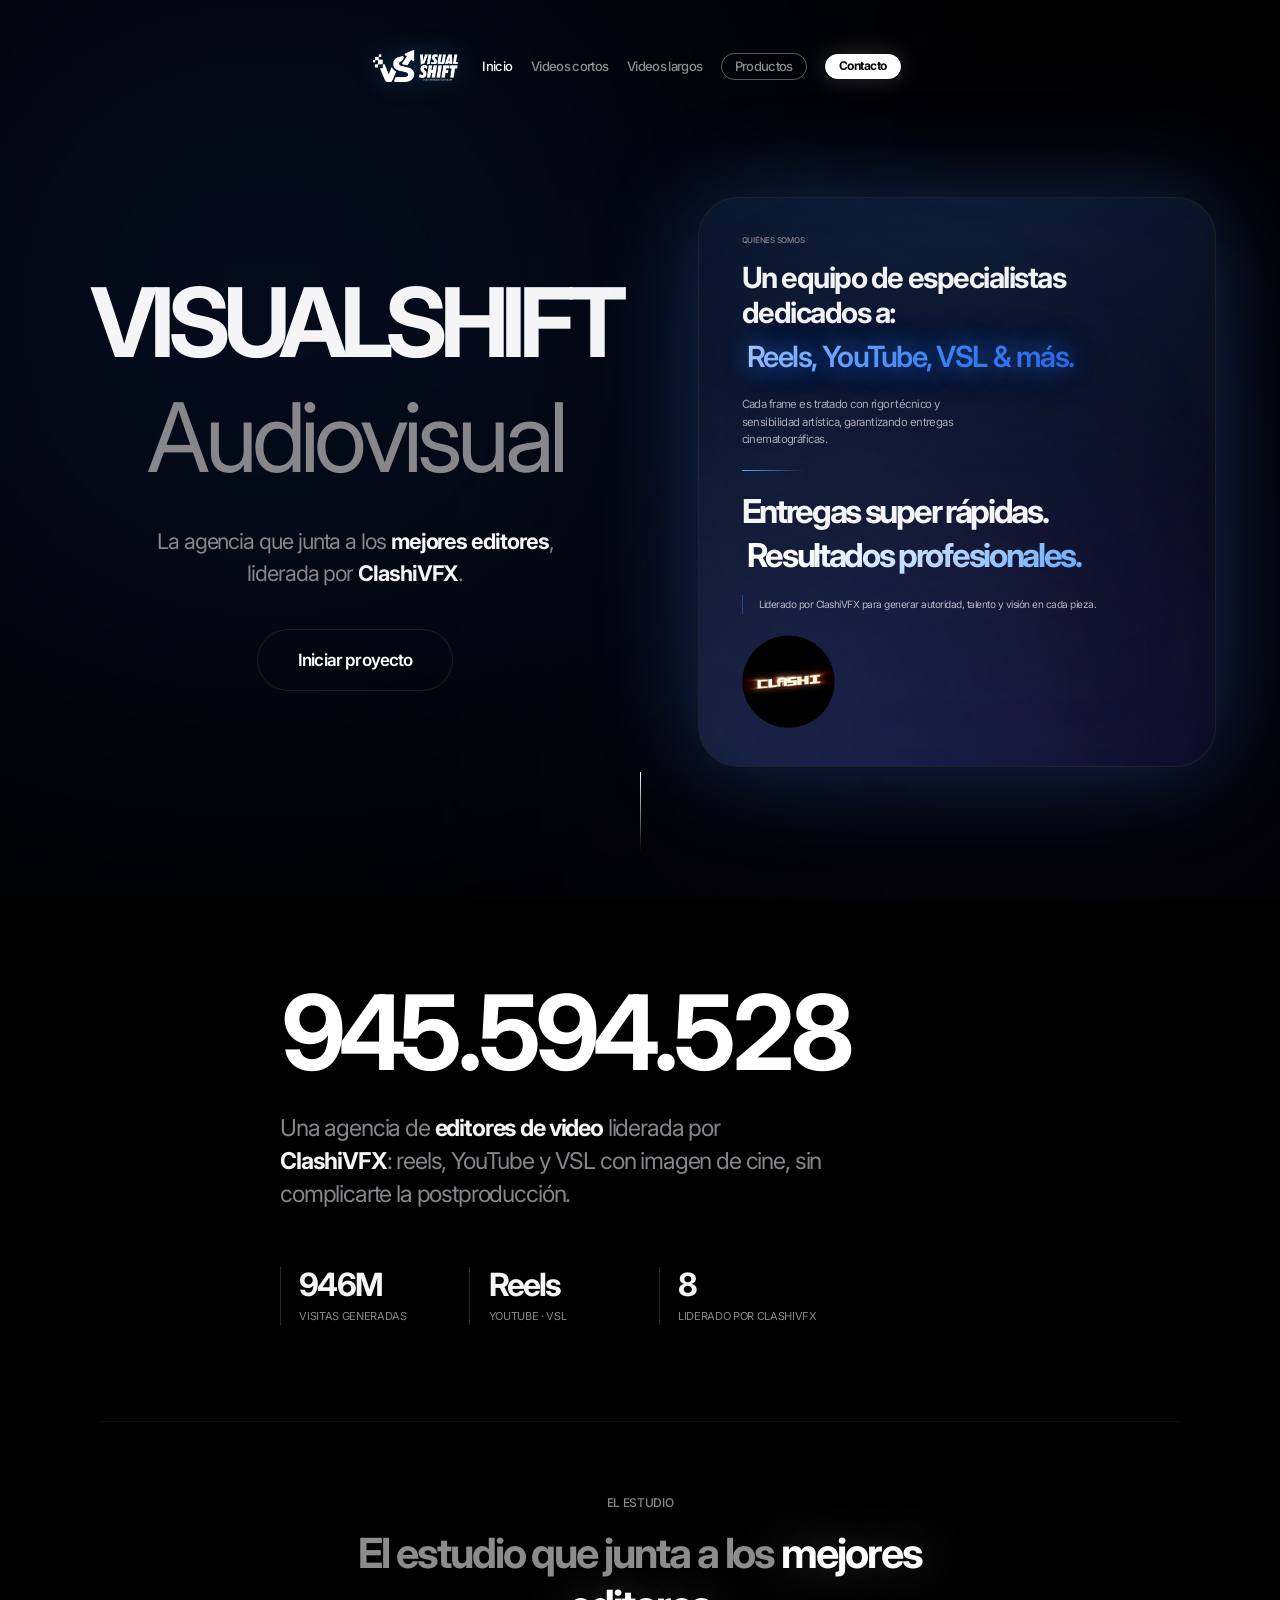
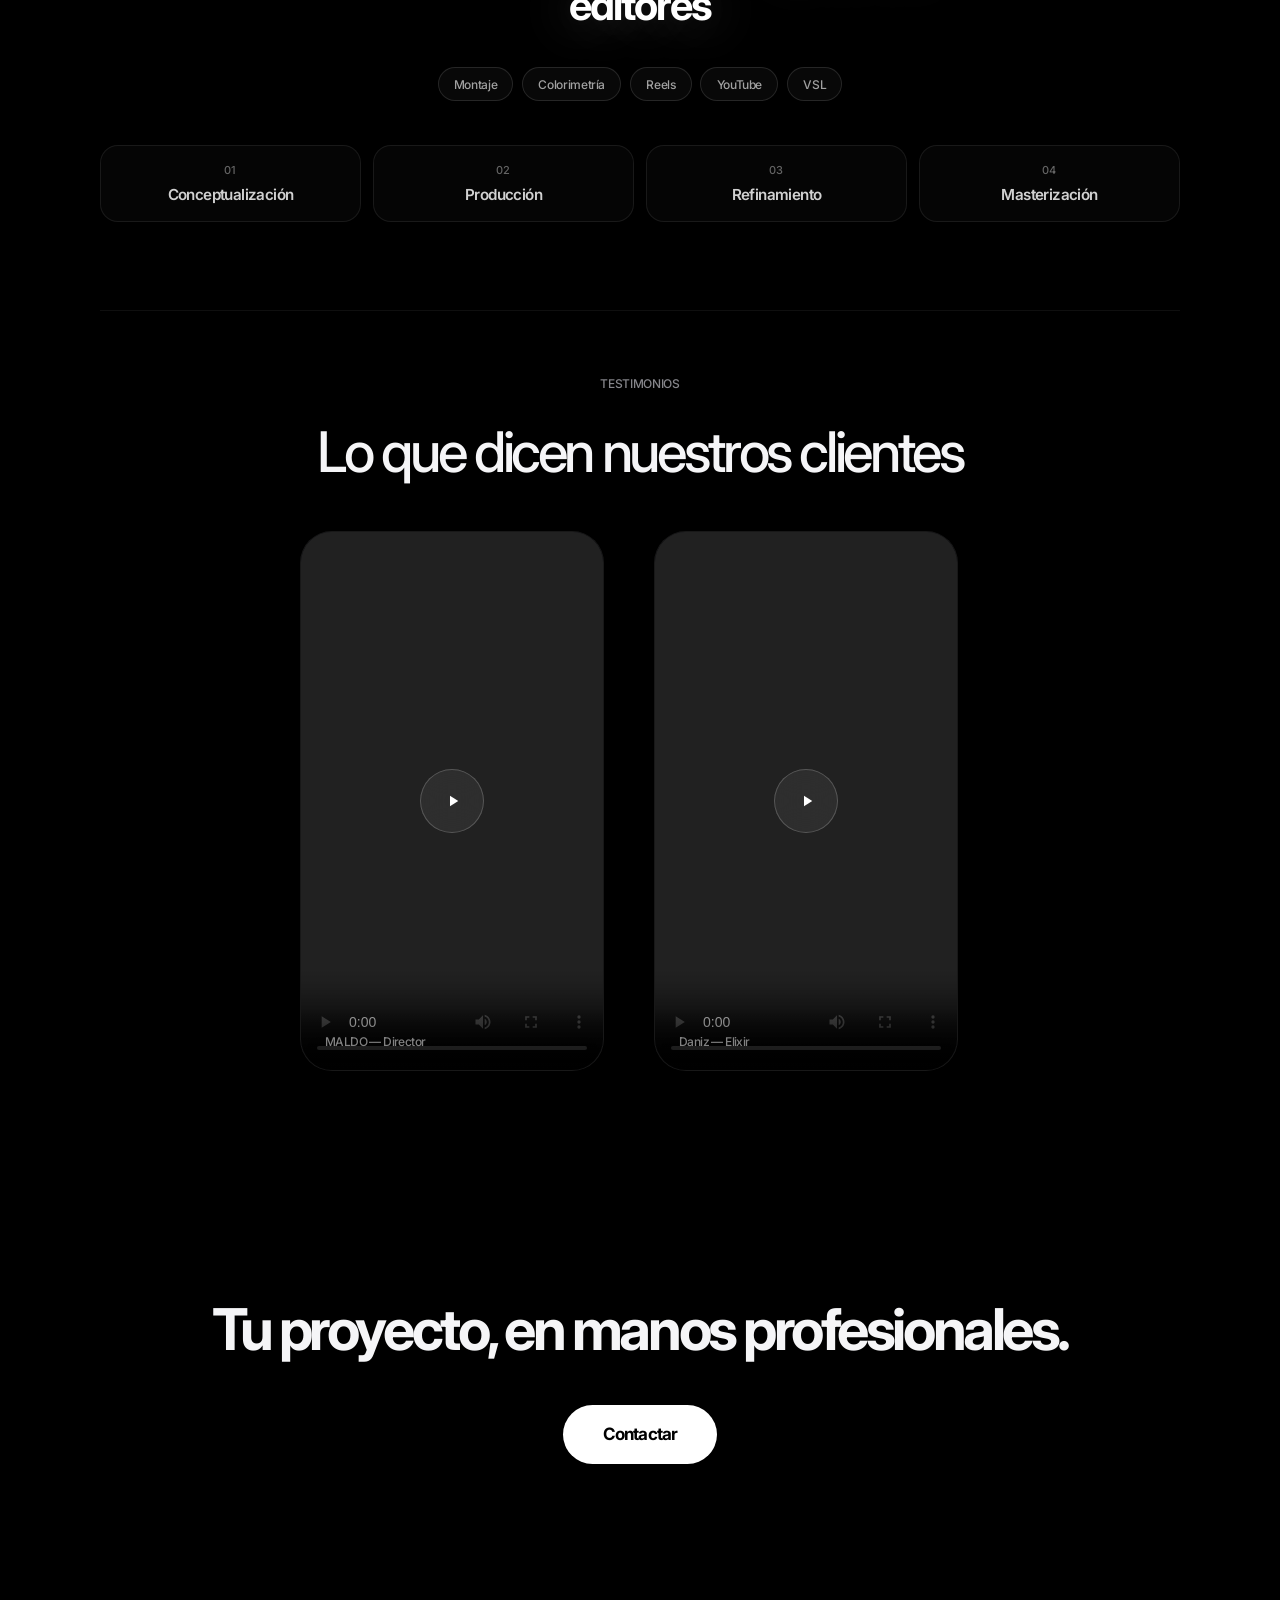
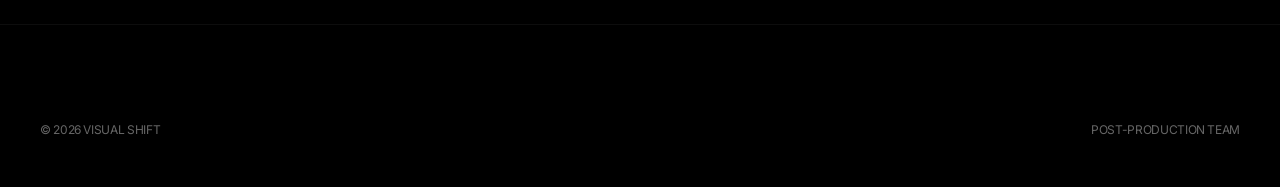
==== commit b184d899: "Fix the mobile nav in place and fit its links without horizontal scrolling" ====
--- a/index.html
+++ b/index.html
@@ -12,8 +12,8 @@
   <link rel="stylesheet" href="css/variables.css">
   <link rel="stylesheet" href="css/base.css">
   <link rel="stylesheet" href="css/animations.css">
-  <link rel="stylesheet" href="css/components.css?v=20260819g">
-  <link rel="stylesheet" href="css/pages.css?v=20260819g">
+  <link rel="stylesheet" href="css/components.css?v=20260819h">
+  <link rel="stylesheet" href="css/pages.css?v=20260819h">
 </head>
 <body data-page="index">
   <div class="morph-bg" aria-hidden="true">
@@ -30,8 +30,8 @@
       <button class="nav__toggle" aria-label="Abrir menú"><span></span></button>
       <nav class="nav__links">
         <a href="index.html" data-page="index">Inicio</a>
-        <a href="videos-cortos.html" data-page="cortos">Videos cortos</a>
-        <a href="videos-largos.html" data-page="largos">Videos largos</a>
+        <a href="videos-cortos.html" data-page="cortos"><span class="nav__label-full">Videos cortos</span><span class="nav__label-short">Cortos</span></a>
+        <a href="videos-largos.html" data-page="largos"><span class="nav__label-full">Videos largos</span><span class="nav__label-short">Largos</span></a>
         <a href="https://clashivfx.com/?sca_ref=12101208.NMGcG1t6rM" class="nav__shop" target="_blank" rel="noopener noreferrer">Productos</a>
         <a href="contacto.html" data-page="contacto" class="nav__cta">Contacto</a>
       </nav>
--- a/css/components.css
+++ b/css/components.css
@@ -99,6 +99,10 @@
   align-items: center;
   flex-wrap: nowrap;
   gap: 1.15rem;
+}
+
+.nav__label-short {
+  display: none;
 }
 
 .nav__links a {
@@ -204,29 +208,14 @@
     flex-wrap: nowrap;
     justify-content: flex-start;
     align-items: center;
-    gap: 0.5rem;
-    padding: 0.45rem 0.7rem;
+    gap: clamp(0.25rem, 1.2vw, 0.55rem);
+    padding: 0.45rem clamp(0.6rem, 2.2vw, 0.95rem);
     border-radius: 999px;
-    overflow-x: auto;
-    overflow-y: hidden;
+    overflow: hidden;
     background: rgba(0, 0, 0, 0.45);
     backdrop-filter: blur(60px);
     -webkit-backdrop-filter: blur(60px);
     border: 1px solid rgba(255, 255, 255, 0.06);
-    -webkit-overflow-scrolling: touch;
-    scrollbar-width: none;
-  }
-
-  .nav__inner::-webkit-scrollbar {
-    display: none;
-  }
-
-  /* Los navegadores descartan el padding derecho al final de un scroll
-     horizontal, así que reservamos el espacio con un elemento real. */
-  .nav__inner::after {
-    content: "";
-    flex: 0 0 0.55rem;
-    height: 1px;
   }
 
   .nav__brand {
@@ -239,7 +228,7 @@
   .nav__brand img {
     height: 21px;
     width: auto;
-    max-width: 80px;
+    max-width: clamp(58px, 17vw, 80px);
     object-fit: contain;
     object-position: center;
     filter: none;
@@ -253,9 +242,9 @@
     position: static;
     flex-direction: row;
     flex-wrap: nowrap;
-    justify-content: flex-start;
+    justify-content: flex-end;
     align-items: center;
-    gap: 0.4rem;
+    gap: clamp(0.25rem, 1.2vw, 0.5rem);
     width: auto;
     padding: 0;
     opacity: 1;
@@ -272,13 +261,13 @@
     text-align: center;
     padding: 0;
     border: none;
-    font-size: 10px;
+    font-size: clamp(9px, 2.5vw, 11px);
     white-space: nowrap;
   }
 
   .nav__links a.nav__cta {
-    padding: 0.26rem 0.5rem;
-    font-size: 10px;
+    padding: 0.26rem clamp(0.35rem, 1.6vw, 0.55rem);
+    font-size: clamp(9px, 2.5vw, 11px);
     font-weight: 700;
     color: #000;
     background: #fff;
@@ -286,8 +275,8 @@
   }
 
   .nav__links a.nav__shop {
-    padding: 0.26rem 0.5rem;
-    font-size: 10px;
+    padding: 0.26rem clamp(0.35rem, 1.6vw, 0.55rem);
+    font-size: clamp(9px, 2.5vw, 11px);
     font-weight: 700;
     color: #fff;
     border: 1px solid rgba(255, 255, 255, 0.35);
@@ -321,6 +310,18 @@
     justify-content: center;
     text-align: center;
     gap: 0.75rem;
+  }
+}
+
+/* En pantallas angostas los enlaces usan su etiqueta corta para que
+   la barra entre completa sin desplazamiento. */
+@media (max-width: 560px) {
+  .nav__label-full {
+    display: none;
+  }
+
+  .nav__label-short {
+    display: inline;
   }
 }
 
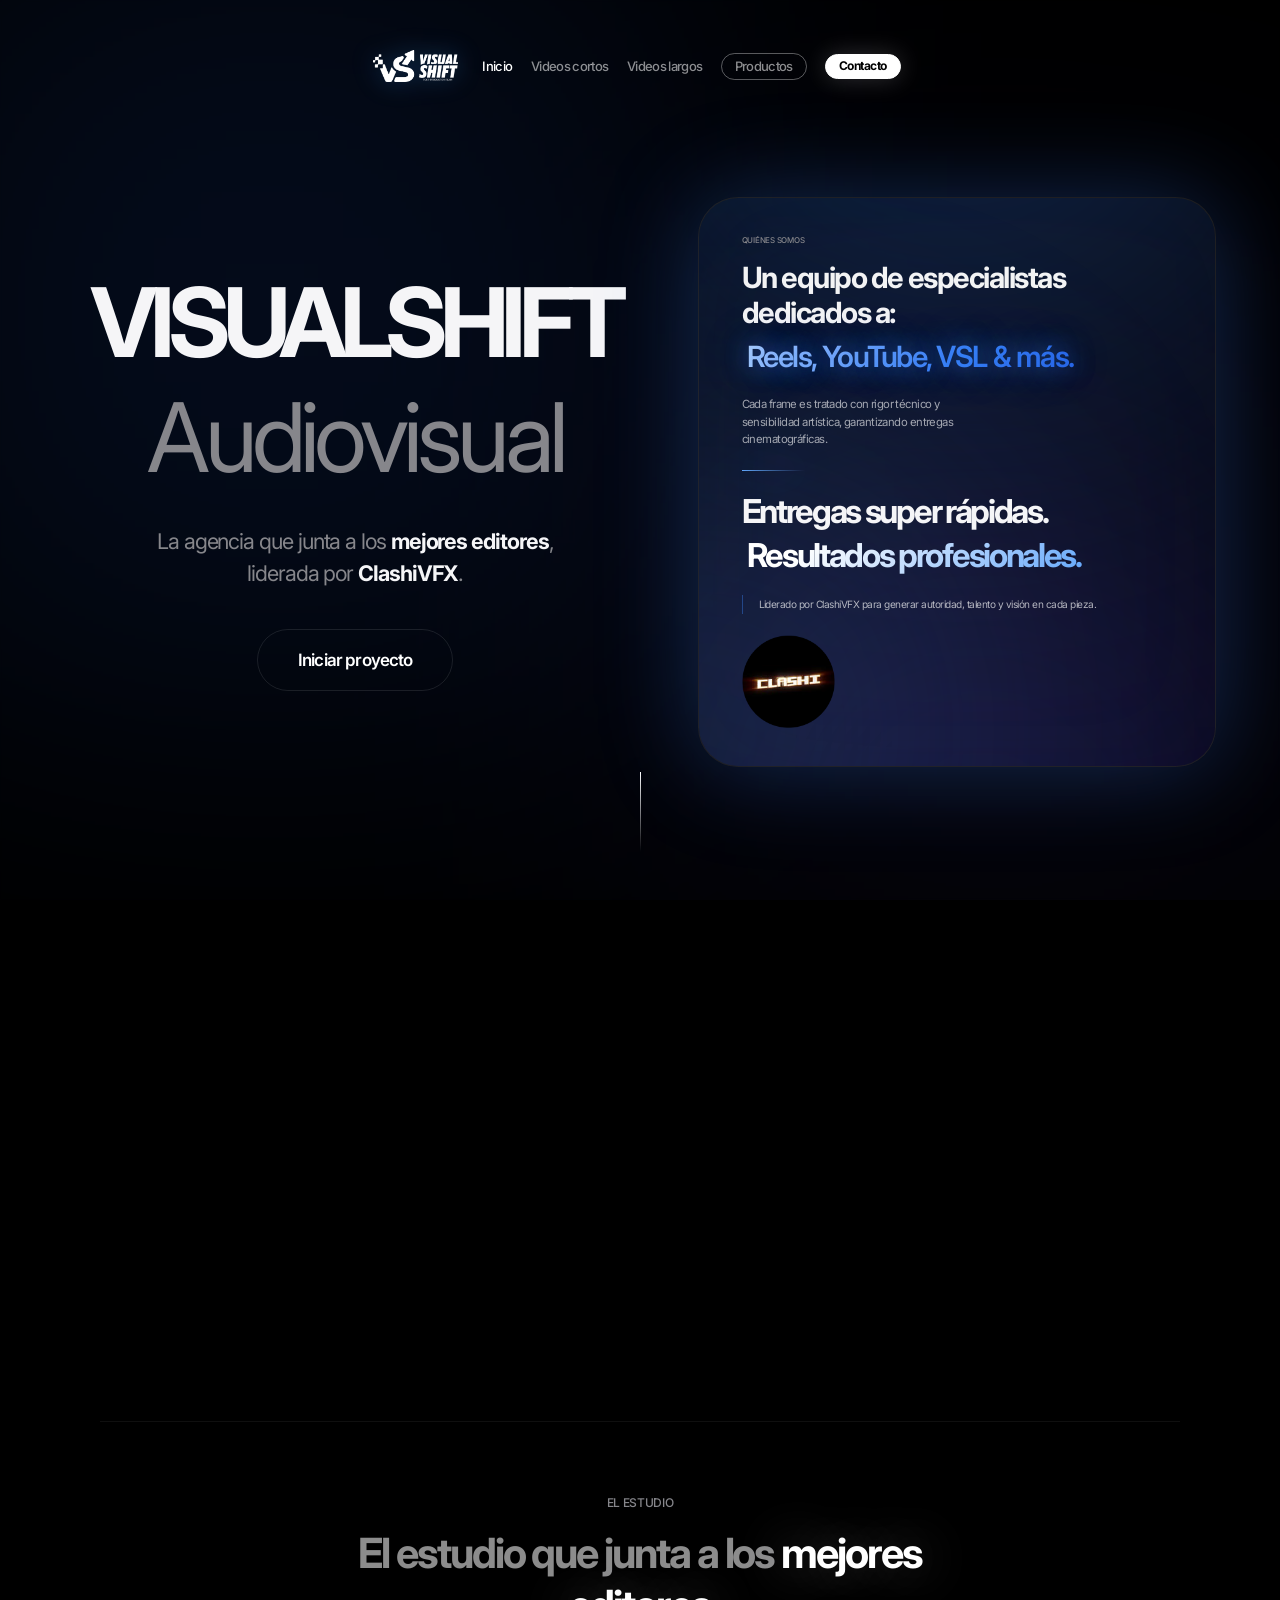
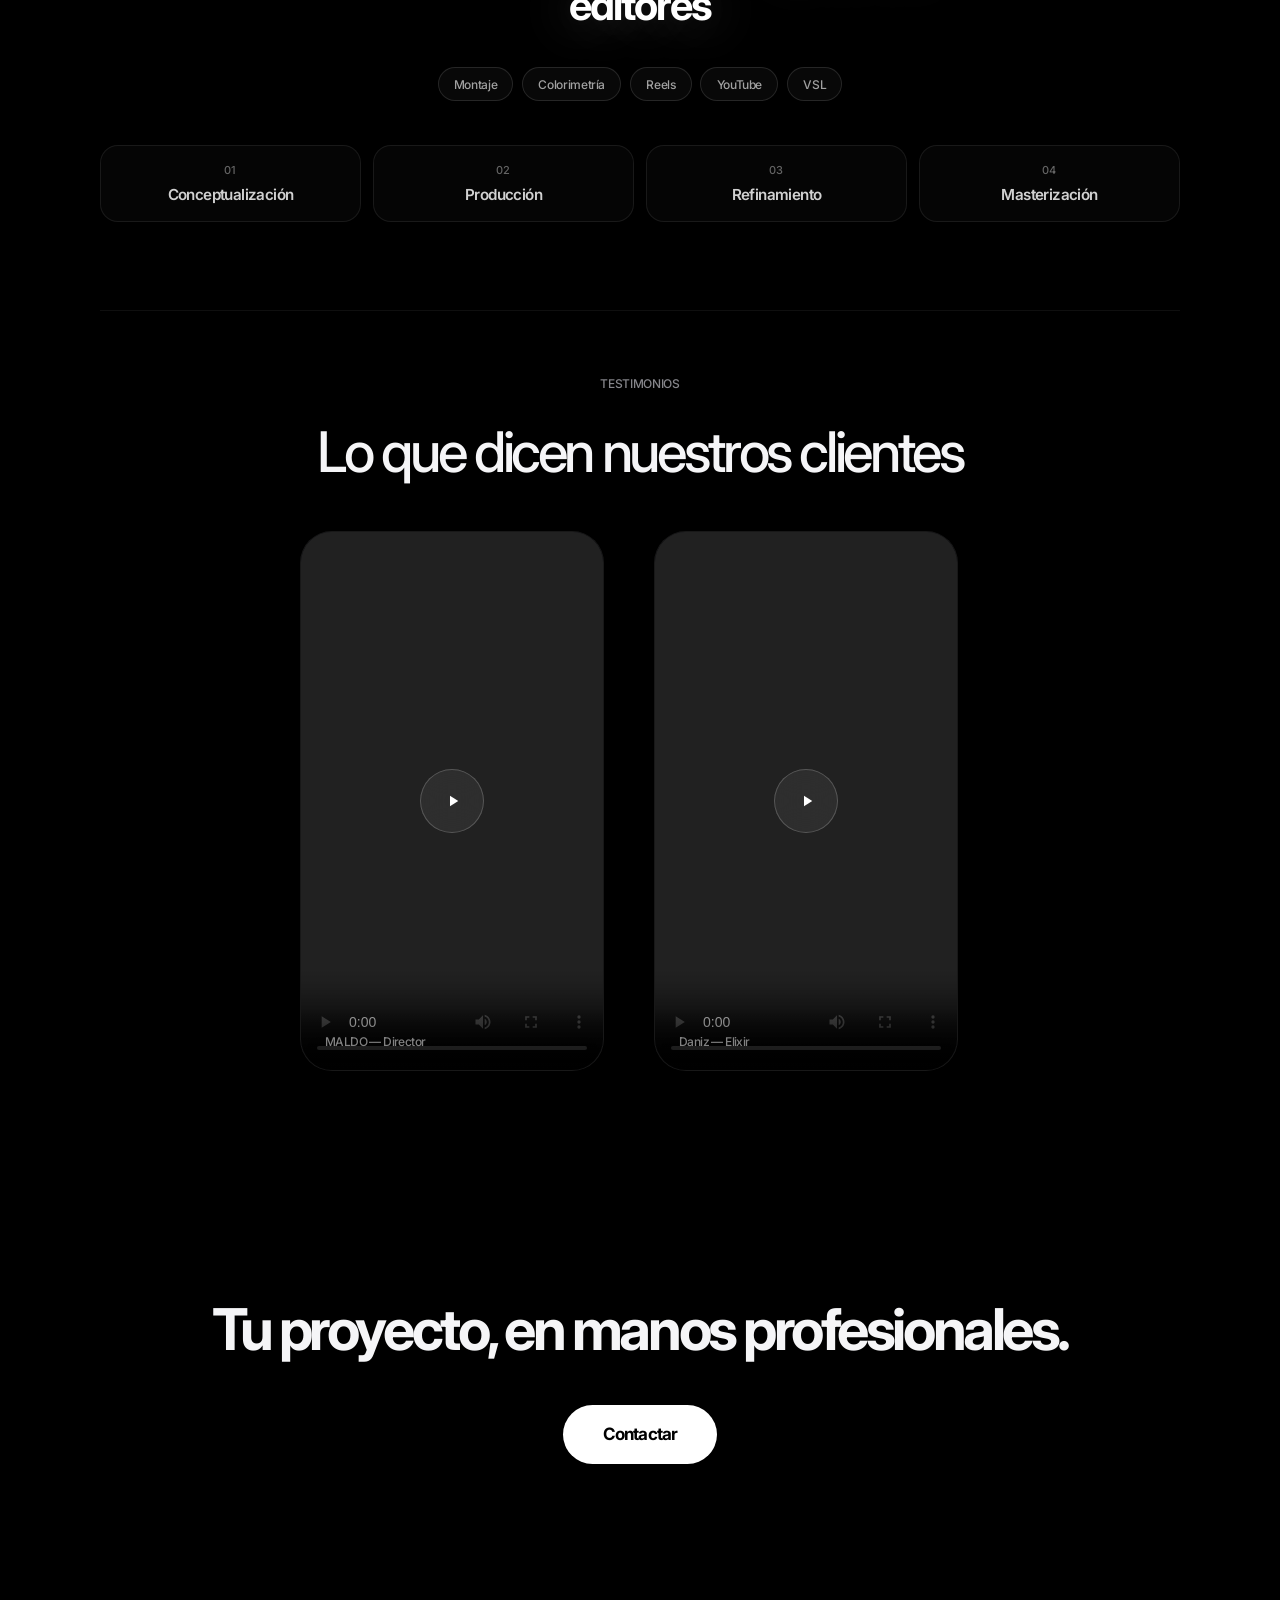
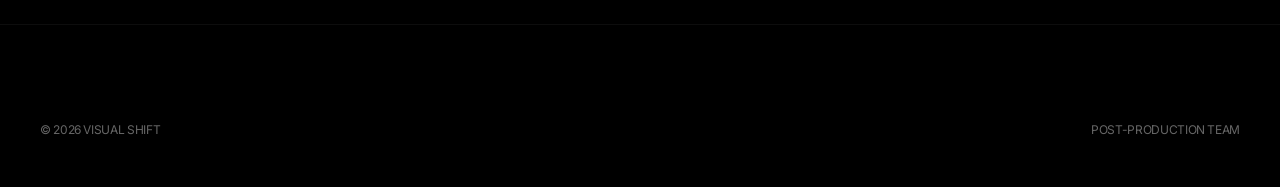
==== commit 72880863: "Distribute mobile nav items evenly and give the bar more height" ====
--- a/index.html
+++ b/index.html
@@ -12,8 +12,8 @@
   <link rel="stylesheet" href="css/variables.css">
   <link rel="stylesheet" href="css/base.css">
   <link rel="stylesheet" href="css/animations.css">
-  <link rel="stylesheet" href="css/components.css?v=20260819h">
-  <link rel="stylesheet" href="css/pages.css?v=20260819h">
+  <link rel="stylesheet" href="css/components.css?v=20260819i">
+  <link rel="stylesheet" href="css/pages.css?v=20260819i">
 </head>
 <body data-page="index">
   <div class="morph-bg" aria-hidden="true">
--- a/css/components.css
+++ b/css/components.css
@@ -206,10 +206,10 @@
   .nav__inner {
     width: 100%;
     flex-wrap: nowrap;
-    justify-content: flex-start;
+    justify-content: space-between;
     align-items: center;
-    gap: clamp(0.25rem, 1.2vw, 0.55rem);
-    padding: 0.45rem clamp(0.6rem, 2.2vw, 0.95rem);
+    gap: clamp(0.2rem, 1vw, 0.5rem);
+    padding: 0.7rem clamp(0.6rem, 2.2vw, 0.95rem);
     border-radius: 999px;
     overflow: hidden;
     background: rgba(0, 0, 0, 0.45);
@@ -222,15 +222,16 @@
     width: auto;
     justify-content: center;
     padding-top: 0;
-    flex-shrink: 0;
+    flex-shrink: 1;
+    min-width: 0;
   }
 
   .nav__brand img {
-    height: 21px;
+    height: 24px;
     width: auto;
-    max-width: clamp(58px, 17vw, 80px);
+    max-width: clamp(44px, 16vw, 82px);
     object-fit: contain;
-    object-position: center;
+    object-position: left center;
     filter: none;
   }
 
@@ -242,10 +243,11 @@
     position: static;
     flex-direction: row;
     flex-wrap: nowrap;
-    justify-content: flex-end;
+    justify-content: space-evenly;
     align-items: center;
-    gap: clamp(0.25rem, 1.2vw, 0.5rem);
+    gap: clamp(0.15rem, 0.8vw, 0.45rem);
     width: auto;
+    min-width: 0;
     padding: 0;
     opacity: 1;
     pointer-events: auto;
@@ -261,13 +263,13 @@
     text-align: center;
     padding: 0;
     border: none;
-    font-size: clamp(9px, 2.5vw, 11px);
+    font-size: clamp(8px, 2.5vw, 11px);
     white-space: nowrap;
   }
 
   .nav__links a.nav__cta {
-    padding: 0.26rem clamp(0.35rem, 1.6vw, 0.55rem);
-    font-size: clamp(9px, 2.5vw, 11px);
+    padding: 0.36rem clamp(0.3rem, 1.6vw, 0.6rem);
+    font-size: clamp(8px, 2.5vw, 11px);
     font-weight: 700;
     color: #000;
     background: #fff;
@@ -275,8 +277,8 @@
   }
 
   .nav__links a.nav__shop {
-    padding: 0.26rem clamp(0.35rem, 1.6vw, 0.55rem);
-    font-size: clamp(9px, 2.5vw, 11px);
+    padding: 0.36rem clamp(0.3rem, 1.6vw, 0.6rem);
+    font-size: clamp(8px, 2.5vw, 11px);
     font-weight: 700;
     color: #fff;
     border: 1px solid rgba(255, 255, 255, 0.35);
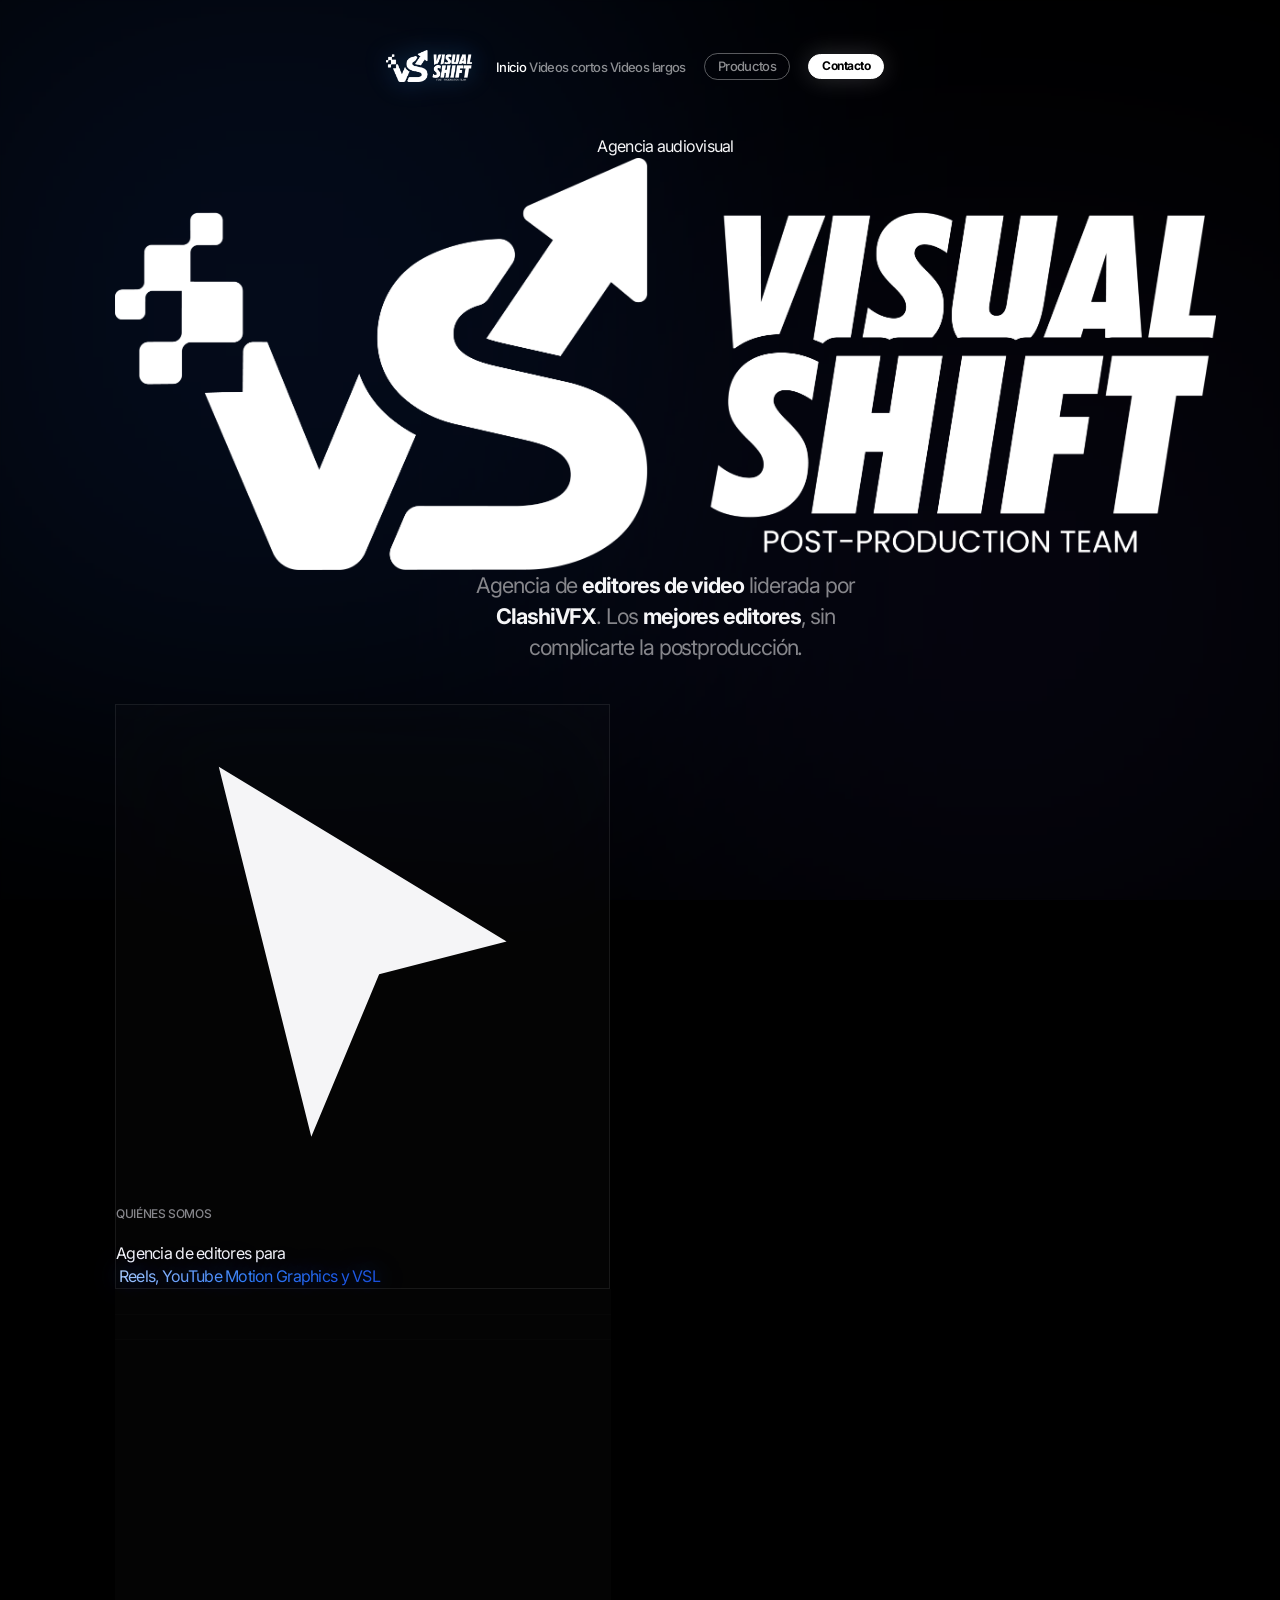
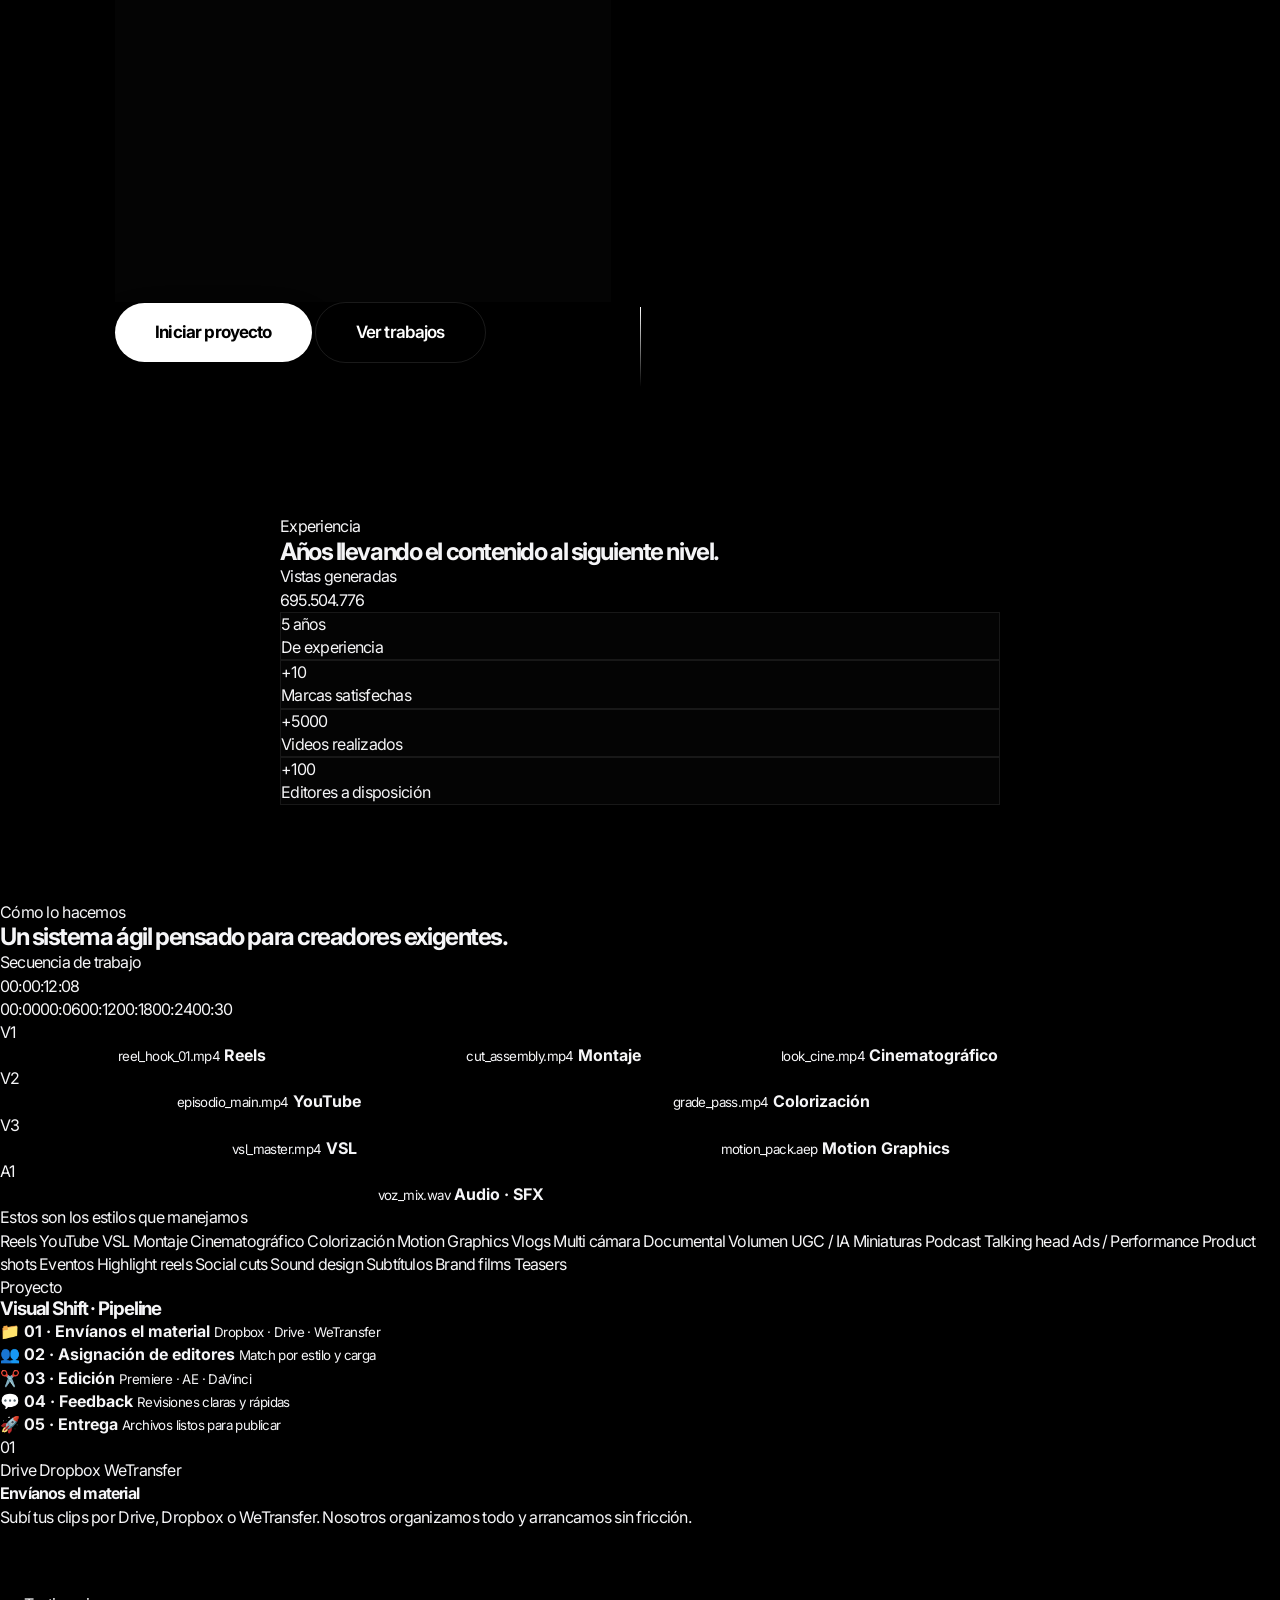
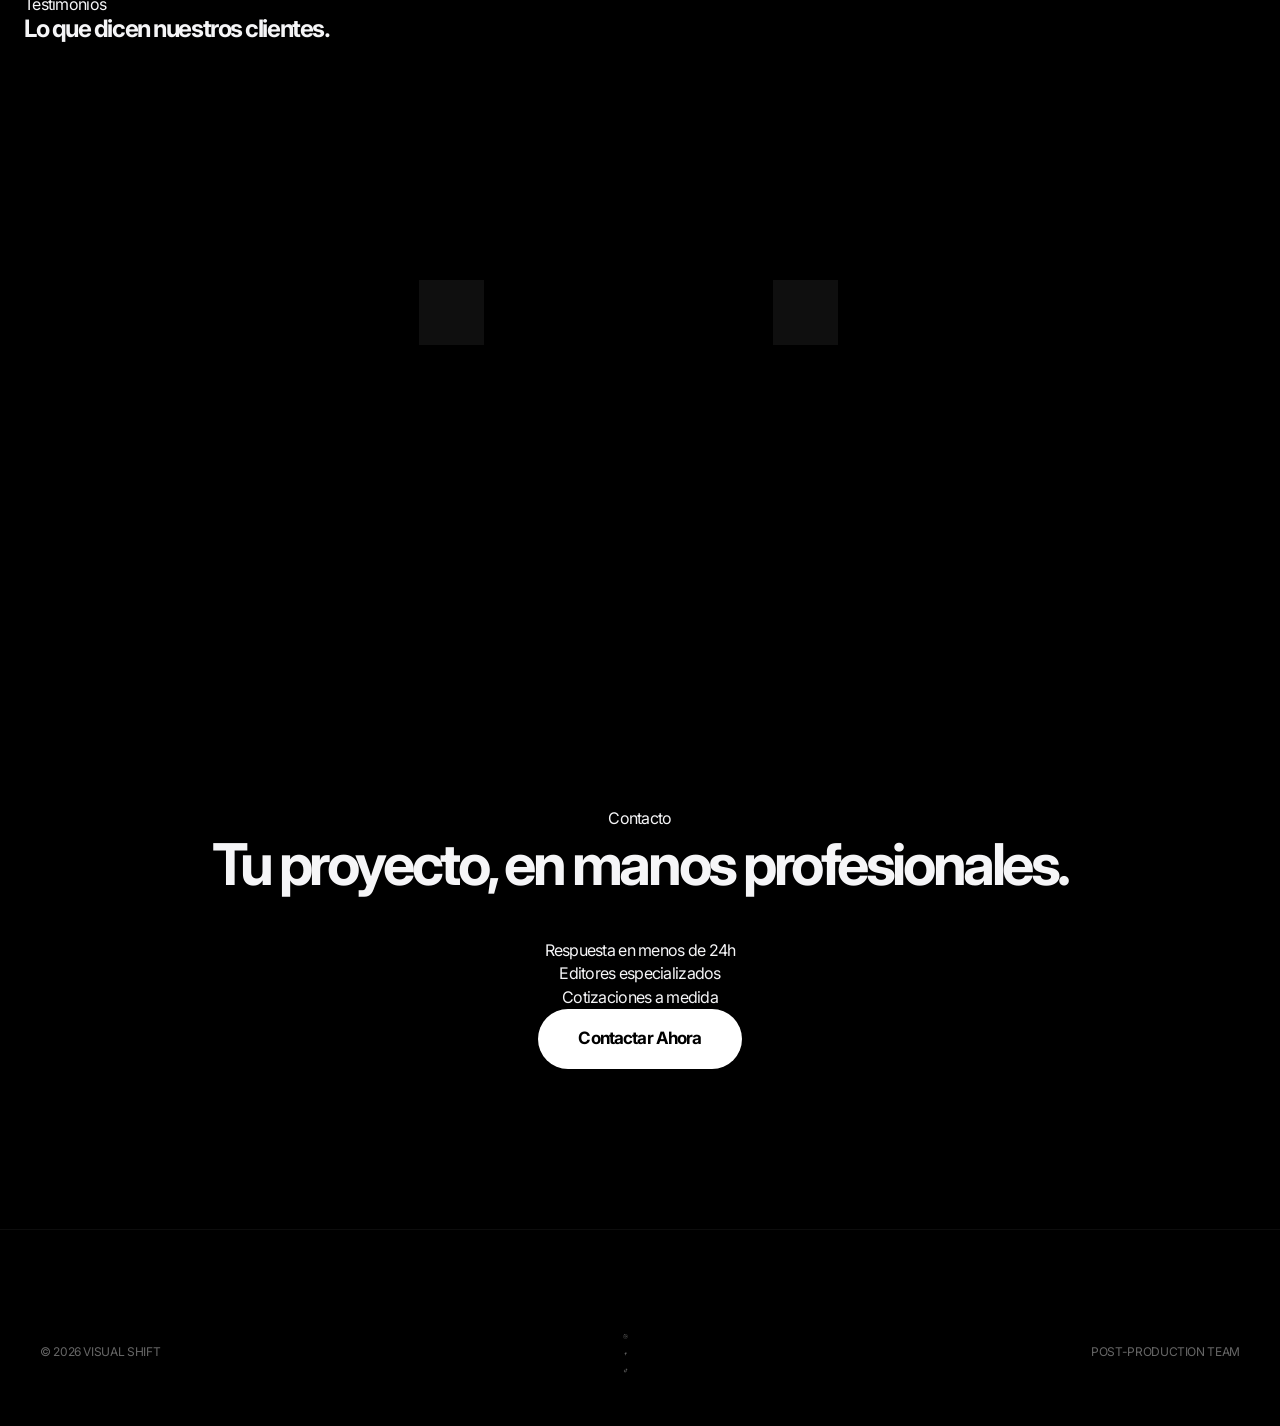
==== commit a74eb125: "Add files via upload" ====
--- a/index.html
+++ b/index.html
@@ -1,169 +1,467 @@
-﻿<!DOCTYPE html>
-<html lang="es">
-<head>
-  <meta charset="UTF-8">
-  <meta name="viewport" content="width=device-width, initial-scale=1.0, viewport-fit=cover">
-  <title>Visual Shift | Agencia de Edición de Video</title>
-  <meta name="description" content="Visual Shift — Agencia de editores de video liderada por ClashiVFX. Reels, YouTube, VSL y más.">
-  <link rel="icon" type="image/png" href="assets/img/icono.png">
-  <link rel="preconnect" href="https://fonts.googleapis.com">
-  <link rel="preconnect" href="https://fonts.gstatic.com" crossorigin>
-  <link href="https://fonts.googleapis.com/css2?family=Inter:wght@400;500;600;700;800&display=swap" rel="stylesheet">
-  <link rel="stylesheet" href="css/variables.css">
-  <link rel="stylesheet" href="css/base.css">
-  <link rel="stylesheet" href="css/animations.css">
-  <link rel="stylesheet" href="css/components.css?v=20260819i">
-  <link rel="stylesheet" href="css/pages.css?v=20260819i">
-</head>
-<body data-page="index">
-  <div class="morph-bg" aria-hidden="true">
-    <div class="blob-premium blob-premium--1"></div>
-    <div class="blob-premium blob-premium--2"></div>
-    <div class="morph-bg__veil"></div>
-  </div>
-
-  <header class="nav">
-    <div class="nav__inner">
-      <a href="index.html" class="nav__brand">
-        <img src="assets/img/logo-horizontal.png" alt="Visual Shift">
-      </a>
-      <button class="nav__toggle" aria-label="Abrir menú"><span></span></button>
-      <nav class="nav__links">
-        <a href="index.html" data-page="index">Inicio</a>
-        <a href="videos-cortos.html" data-page="cortos"><span class="nav__label-full">Videos cortos</span><span class="nav__label-short">Cortos</span></a>
-        <a href="videos-largos.html" data-page="largos"><span class="nav__label-full">Videos largos</span><span class="nav__label-short">Largos</span></a>
-        <a href="https://clashivfx.com/?sca_ref=12101208.NMGcG1t6rM" class="nav__shop" target="_blank" rel="noopener noreferrer">Productos</a>
-        <a href="contacto.html" data-page="contacto" class="nav__cta">Contacto</a>
-      </nav>
-    </div>
-  </header>
-
-  <main>
-    <section class="hero">
-      <div class="hero__copy reveal">
-        <h1 class="hero__title">
-          <span class="hero__title-top">VISUAL<strong>SHIFT</strong></span>
-          <span class="hero__title-italic">Audiovisual</span>
-        </h1>
-        <p class="hero__lead">La agencia que junta a los <strong>mejores editores</strong>, liderada por <strong>ClashiVFX</strong>.</p>
-        <a href="contacto.html" class="btn btn--ghost"><span>Iniciar proyecto</span></a>
-      </div>
-
-      <div class="hero__side reveal reveal-delay-1">
-        <article class="about-card glass-minimal">
-          <div class="about-card__orbit about-card__orbit--1" aria-hidden="true"><span></span></div>
-          <div class="about-card__orbit about-card__orbit--2" aria-hidden="true"><span></span></div>
-          <div class="about-card__orbit about-card__orbit--3" aria-hidden="true"><span></span></div>
-          <div class="about-card__content">
-            <p class="eyebrow">Quiénes somos</p>
-            <p class="about-card__lead">
-              Un equipo de <strong>especialistas</strong> dedicados a:
-              <span class="about-card__accent text-gradient-blue text-glow-blue-strong">Reels, YouTube, VSL &amp; más.</span>
-            </p>
-            <p class="about-card__body">Cada frame es tratado con rigor técnico y sensibilidad artística, garantizando entregas cinematográficas.</p>
-            <div class="about-card__line"></div>
-            <p class="about-card__headline">
-              Entregas super rápidas.<br>
-              <span class="text-gradient-premium">Resultados profesionales.</span>
-            </p>
-            <p class="about-card__note">Liderado por ClashiVFX para generar autoridad, talento y visión en cada pieza.</p>
-            <div class="about-card__founder">
-              <img src="assets/img/clashivfx.png" alt="ClashiVFX">
-            </div>
-          </div>
-        </article>
-      </div>
-
-      <div class="scroll-hint" aria-hidden="true"></div>
-    </section>
-
-    <section class="apple-block reveal">
-      <p class="apple-block__num" data-counter="1000000000">0</p>
-      <p class="apple-block__copy">
-        Una agencia de <strong>editores de video</strong> liderada por <strong>ClashiVFX</strong>:
-        reels, YouTube y VSL con imagen de cine, sin complicarte la postproducción.
-      </p>
-      <div class="apple-block__grid">
-        <div>
-          <span data-counter-mini="1000000000">0</span>
-          <small>Visitas generadas</small>
-        </div>
-        <div>
-          <span>Reels</span>
-          <small>YouTube · VSL</small>
-        </div>
-        <div>
-          <span>8</span>
-          <small>Liderado por ClashiVFX</small>
-        </div>
-      </div>
-    </section>
-
-    <section class="studio reveal">
-      <p class="eyebrow">El estudio</p>
-      <h2 class="studio__title">El estudio que junta a los <strong class="text-glow-premium">mejores editores</strong></h2>
-      <ul class="studio__tags">
-        <li>Montaje</li>
-        <li>Colorimetría</li>
-        <li>Reels</li>
-        <li>YouTube</li>
-        <li>VSL</li>
-      </ul>
-      <ol class="studio__flow">
-        <li><span>01</span>Conceptualización</li>
-        <li><span>02</span>Producción</li>
-        <li><span>03</span>Refinamiento</li>
-        <li><span>04</span>Masterización</li>
-      </ol>
-    </section>
-
-    <section class="testimonials">
-      <div class="testimonials__head">
-        <p class="eyebrow reveal">Testimonios</p>
-        <h2 class="page-hero reveal" style="padding:0.5rem 0 0;font-size:clamp(2rem,5vw,3.5rem);font-weight:500;">Lo que dicen nuestros clientes</h2>
-      </div>
-      <div class="testimonials__grid">
-        <div class="video-card glass-minimal testimonial-card reveal" data-play="sound">
-          <video playsinline controls preload="metadata" controlslist="nodownload">
-            <source src="assets/videos/testimonios/maldo-director.mp4" type="video/mp4">
-          </video>
-          <button type="button" class="video-card__overlay" aria-label="Reproducir">
-            <span class="video-card__play"><svg viewBox="0 0 24 24"><path d="M8 5v14l11-7z"/></svg></span>
-          </button>
-          <div class="video-card__label">MALDO — Director</div>
-        </div>
-        <div class="video-card glass-minimal testimonial-card reveal reveal-delay-1" data-play="sound">
-          <video playsinline controls preload="metadata" controlslist="nodownload">
-            <source src="assets/videos/testimonios/daniz-elixir-testimonio.mp4" type="video/mp4">
-          </video>
-          <button type="button" class="video-card__overlay" aria-label="Reproducir">
-            <span class="video-card__play"><svg viewBox="0 0 24 24"><path d="M8 5v14l11-7z"/></svg></span>
-          </button>
-          <div class="video-card__label">Daniz — Elixir</div>
-        </div>
-      </div>
-    </section>
-
-    <section class="final-cta reveal">
-      <h2>Tu proyecto, en manos profesionales.</h2>
-      <a href="contacto.html" class="btn btn--solid">Contactar</a>
-    </section>
-  </main>
-
-  <footer class="footer">
-    <div class="footer__inner">
-      <div>© 2026 Visual Shift</div>
-      <div>Post-Production Team</div>
-    </div>
-  </footer>
-
-  <div class="lightbox" aria-hidden="true">
-    <div class="lightbox__content">
-      <button class="lightbox__close" aria-label="Cerrar">&times;</button>
-      <video controls playsinline></video>
-    </div>
-  </div>
-
-  <script src="js/main.js"></script>
-</body>
-</html>
+<!DOCTYPE html>
+<html lang="es">
+<head>
+  <meta charset="UTF-8">
+  <meta name="viewport" content="width=device-width, initial-scale=1.0, viewport-fit=cover">
+  <title>Visual Shift | Agencia de Edición de Video</title>
+  <meta name="description" content="Visual Shift — Agencia de editores de video liderada por ClashiVFX. Reels, YouTube, VSL y más.">
+  <link rel="icon" type="image/png" href="assets/img/icono.png">
+  <link rel="preconnect" href="https://fonts.googleapis.com">
+  <link rel="preconnect" href="https://fonts.gstatic.com" crossorigin>
+  <link href="https://fonts.googleapis.com/css2?family=Inter:wght@400;500;600;700;800&display=swap" rel="stylesheet">
+  <link rel="stylesheet" href="css/variables.css">
+  <link rel="stylesheet" href="css/base.css">
+  <link rel="stylesheet" href="css/animations.css?v=20261020c">
+  <link rel="stylesheet" href="css/components.css?v=20261020c">
+  <link rel="stylesheet" href="css/pages.css?v=20261020c">
+</head>
+<body data-page="index">
+  <div class="morph-bg" aria-hidden="true">
+    <div class="blob-premium blob-premium--1"></div>
+    <div class="blob-premium blob-premium--2"></div>
+    <div class="morph-bg__veil"></div>
+  </div>
+
+  <header class="nav">
+    <div class="nav__inner">
+      <a href="index.html" class="nav__brand">
+        <img src="assets/img/logo-horizontal.png" alt="Visual Shift">
+      </a>
+      <button class="nav__toggle" type="button" data-i18n-aria="nav.menu" aria-label="Abrir menú" aria-expanded="false"><span></span></button>
+      <nav class="nav__links">
+        <div class="nav__primary">
+          <a href="index.html" data-page="index" data-i18n="nav.home">Inicio</a>
+          <a href="videos-cortos.html" data-page="cortos"><span class="nav__label-full" data-i18n="nav.shorts">Videos cortos</span><span class="nav__label-short" data-i18n="nav.shortsShort">Cortos</span></a>
+          <a href="videos-largos.html" data-page="largos"><span class="nav__label-full" data-i18n="nav.longs">Videos largos</span><span class="nav__label-short" data-i18n="nav.longsShort">Largos</span></a>
+        </div>
+        <a href="https://clashivfx.com/?sca_ref=12101208.NMGcG1t6rM" class="nav__shop" target="_blank" rel="noopener noreferrer" data-i18n="nav.products">Productos</a>
+        <a href="contacto.html" data-page="contacto" class="nav__cta" data-i18n="nav.contact">Contacto</a>
+      </nav>
+    </div>
+    <div class="nav__lang" role="group" data-i18n-aria="nav.lang" aria-label="Idioma">
+      <button type="button" class="nav__lang-btn is-active" data-lang="es" aria-pressed="true" data-i18n-aria="nav.lang.es" aria-label="Español">
+        <svg viewBox="0 0 36 36" aria-hidden="true"><circle cx="18" cy="18" r="18" fill="#c60b1e"/><path fill="#ffc400" d="M0 11h36v14H0z"/></svg>
+      </button>
+      <button type="button" class="nav__lang-btn" data-lang="en" aria-pressed="false" data-i18n-aria="nav.lang.en" aria-label="English">
+        <svg viewBox="0 0 36 36" aria-hidden="true"><defs><clipPath id="vs-us"><circle cx="18" cy="18" r="18"/></clipPath></defs><g clip-path="url(#vs-us)"><path fill="#b22234" d="M0 0h36v36H0z"/><path stroke="#fff" stroke-width="3" d="M0 6h36M0 12h36M0 18h36M0 24h36M0 30h36"/><path fill="#3c3b6e" d="M0 0h16v16H0z"/></g></svg>
+      </button>
+    </div>
+  </header>
+
+  <main>
+    <section class="hero">
+      <div class="hero__ghosts" aria-hidden="true">
+        <div class="ghost-frame ghost-frame--1">
+          <div class="ghost-frame__inner">
+            <span class="ghost-frame__bar"></span>
+            <span class="ghost-frame__blob ghost-frame__blob--a"></span>
+            <span class="ghost-frame__blob ghost-frame__blob--b"></span>
+            <span class="ghost-frame__lines"></span>
+          </div>
+        </div>
+        <div class="ghost-frame ghost-frame--2">
+          <div class="ghost-frame__inner">
+            <span class="ghost-frame__bar"></span>
+            <span class="ghost-frame__blob ghost-frame__blob--c"></span>
+            <span class="ghost-frame__grid"></span>
+          </div>
+        </div>
+        <div class="ghost-frame ghost-frame--3">
+          <div class="ghost-frame__inner">
+            <span class="ghost-frame__bar"></span>
+            <span class="ghost-frame__blob ghost-frame__blob--a"></span>
+            <span class="ghost-frame__blob ghost-frame__blob--d"></span>
+          </div>
+        </div>
+        <div class="ghost-frame ghost-frame--4">
+          <div class="ghost-frame__inner">
+            <span class="ghost-frame__bar"></span>
+            <span class="ghost-frame__blob ghost-frame__blob--b"></span>
+            <span class="ghost-frame__lines"></span>
+          </div>
+        </div>
+        <div class="ghost-frame ghost-frame--5">
+          <div class="ghost-frame__inner">
+            <span class="ghost-frame__blob ghost-frame__blob--c"></span>
+            <span class="ghost-frame__grid"></span>
+          </div>
+        </div>
+        <div class="ghost-frame ghost-frame--6">
+          <div class="ghost-frame__inner">
+            <span class="ghost-frame__bar"></span>
+            <span class="ghost-frame__blob ghost-frame__blob--d"></span>
+          </div>
+        </div>
+      </div>
+
+      <div class="hero__stage">
+        <div class="hero__copy reveal">
+          <p class="hero__badge" data-i18n="hero.badge">Agencia audiovisual</p>
+          <h1 class="hero__logo-wrap">
+            <img class="hero__logo" src="assets/img/logo-horizontal.png" alt="Visual Shift">
+          </h1>
+          <p class="hero__lead" data-i18n-html="hero.lead">
+            Agencia de <strong>editores de video</strong> liderada por <strong>ClashiVFX</strong>.
+            Los <strong>mejores editores</strong>, sin complicarte la postproducción.
+          </p>
+        </div>
+
+        <div class="hero__side reveal reveal-delay-1">
+          <article class="float-card float-card--about glass-minimal">
+            <span class="float-card__cursor" aria-hidden="true">
+              <svg viewBox="0 0 24 24" fill="none"><path d="M5 3l14 8.5-6.2 1.6L9.5 21 5 3z" fill="currentColor"/></svg>
+            </span>
+            <p class="eyebrow" data-i18n="hero.who">Quiénes somos</p>
+            <p class="float-card__text" data-i18n="hero.whoLine">Agencia de editores para</p>
+            <p class="float-card__highlight text-gradient-blue text-glow-blue-strong">
+              <span>Reels, YouTube</span>
+              <span>Motion Graphics y VSL</span>
+            </p>
+          </article>
+
+          <article class="float-card float-card--mini float-card--speed glass-minimal">
+            <p class="float-card__mini-text" data-i18n="hero.fast">Entregas rápidas</p>
+          </article>
+
+          <article class="float-card float-card--mini float-card--cine glass-minimal">
+            <p class="float-card__mini-text" data-i18n="hero.cine">Resultados de cine</p>
+          </article>
+
+          <article class="float-card float-card--clashi glass-minimal">
+            <span class="float-card__cursor float-card__cursor--alt" aria-hidden="true">
+              <svg viewBox="0 0 24 24" fill="none"><path d="M5 3l14 8.5-6.2 1.6L9.5 21 5 3z" fill="currentColor"/></svg>
+            </span>
+            <p class="eyebrow" data-i18n="hero.led">Liderado por</p>
+            <img class="float-card__clashi" src="assets/img/clashivfx-logo.png" alt="@CLASHIVFX">
+          </article>
+        </div>
+
+        <div class="hero__actions reveal reveal-delay-1">
+          <a href="contacto.html" class="btn btn--solid" data-i18n="hero.cta">Iniciar proyecto</a>
+          <a href="videos-cortos.html" class="btn btn--ghost"><span data-i18n="hero.work">Ver trabajos</span></a>
+        </div>
+      </div>
+
+      <a href="#experiencia" class="scroll-hint" data-i18n-aria="hero.scroll" aria-label="Seguir scrolleando">
+        <span class="scroll-hint__mouse" aria-hidden="true">
+          <span class="scroll-hint__dot"></span>
+        </span>
+        <svg class="scroll-hint__arrow" viewBox="0 0 24 24" aria-hidden="true">
+          <path d="M6 9l6 6 6-6" fill="none" stroke="currentColor" stroke-width="1.8" stroke-linecap="round" stroke-linejoin="round"/>
+        </svg>
+      </a>
+    </section>
+
+    <section class="apple-block" id="experiencia">
+      <header class="section-title reveal">
+        <p class="section-title__eyebrow" data-i18n="exp.eyebrow">Experiencia</p>
+        <h2 class="section-title__heading">
+          <span class="section-title__line" data-i18n="exp.line1">Años llevando el contenido</span>
+          <span class="section-title__line section-title__line--bright" data-i18n="exp.line2">al siguiente nivel.</span>
+        </h2>
+      </header>
+
+      <div class="apple-block__body reveal reveal-delay-1">
+        <p class="apple-block__label" data-i18n="exp.views">Vistas generadas</p>
+        <div
+          class="flip-counter"
+          data-counter="1000000000"
+          role="img"
+          data-i18n-aria="exp.views"
+          aria-label="Vistas generadas"
+        ></div>
+        <div class="apple-block__stats">
+          <article class="stat-card glass-minimal">
+            <p class="stat-card__value" data-i18n="exp.years">5 años</p>
+            <p class="stat-card__label" data-i18n="exp.yearsLabel">De experiencia</p>
+          </article>
+          <article class="stat-card glass-minimal">
+            <p class="stat-card__value">+10</p>
+            <p class="stat-card__label" data-i18n="exp.brands">Marcas satisfechas</p>
+          </article>
+          <article class="stat-card glass-minimal">
+            <p class="stat-card__value">+5000</p>
+            <p class="stat-card__label" data-i18n="exp.videos">Videos realizados</p>
+          </article>
+          <article class="stat-card glass-minimal">
+            <p class="stat-card__value">+100</p>
+            <p class="stat-card__label" data-i18n="exp.editors">Editores a disposición</p>
+          </article>
+        </div>
+      </div>
+    </section>
+
+    <section class="process" id="proceso">
+      <header class="section-title section-title--light reveal">
+        <p class="section-title__eyebrow" data-i18n="process.eyebrow">Cómo lo hacemos</p>
+        <h2 class="section-title__heading">
+          <span class="section-title__line" data-i18n="process.line1">Un sistema ágil pensado para</span>
+          <span class="section-title__line section-title__line--bright" data-i18n="process.line2">creadores exigentes.</span>
+        </h2>
+      </header>
+
+      <div class="process__workspace reveal reveal-delay-1">
+        <div class="process__main">
+          <div class="timeline" id="edit-timeline">
+            <div class="timeline__top">
+              <div class="timeline__brand">
+                <span class="timeline__dot"></span>
+                <span data-i18n="process.sequence">Secuencia de trabajo</span>
+              </div>
+              <div class="timeline__timecode" id="timeline-timecode">00:00:12:08</div>
+            </div>
+
+            <div class="timeline__ruler" aria-hidden="true">
+              <span>00:00</span><span>00:06</span><span>00:12</span><span>00:18</span><span>00:24</span><span>00:30</span>
+            </div>
+
+            <div class="timeline__playhead" id="timeline-playhead" aria-hidden="true"></div>
+
+            <div class="timeline__tracks">
+              <div class="timeline__track" data-track="v1">
+                <span class="timeline__label">V1</span>
+                <div class="timeline__lane">
+                  <button type="button" class="tl-clip tl-clip--reel" data-clip style="left:4%;width:30%;">
+                    <small>reel_hook_01.mp4</small>
+                    <strong>Reels</strong>
+                  </button>
+                  <button type="button" class="tl-clip tl-clip--edit" data-clip style="left:38%;width:26%;">
+                    <small>cut_assembly.mp4</small>
+                    <strong data-i18n="process.clip.edit">Montaje</strong>
+                  </button>
+                  <button type="button" class="tl-clip tl-clip--cine" data-clip style="left:68%;width:26%;">
+                    <small>look_cine.mp4</small>
+                    <strong data-i18n="process.clip.cine">Cinematográfico</strong>
+                  </button>
+                </div>
+              </div>
+
+              <div class="timeline__track" data-track="v2">
+                <span class="timeline__label">V2</span>
+                <div class="timeline__lane">
+                  <button type="button" class="tl-clip tl-clip--yt" data-clip style="left:6%;width:42%;">
+                    <small>episodio_main.mp4</small>
+                    <strong>YouTube</strong>
+                  </button>
+                  <button type="button" class="tl-clip tl-clip--color" data-clip style="left:52%;width:36%;">
+                    <small>grade_pass.mp4</small>
+                    <strong data-i18n="process.clip.color">Colorización</strong>
+                  </button>
+                </div>
+              </div>
+
+              <div class="timeline__track" data-track="v3">
+                <span class="timeline__label">V3</span>
+                <div class="timeline__lane">
+                  <button type="button" class="tl-clip tl-clip--vsl" data-clip style="left:2%;width:46%;">
+                    <small>vsl_master.mp4</small>
+                    <strong>VSL</strong>
+                  </button>
+                  <button type="button" class="tl-clip tl-clip--motion" data-clip style="left:52%;width:38%;">
+                    <small>motion_pack.aep</small>
+                    <strong>Motion Graphics</strong>
+                  </button>
+                </div>
+              </div>
+
+              <div class="timeline__track" data-track="a1">
+                <span class="timeline__label">A1</span>
+                <div class="timeline__lane">
+                  <button type="button" class="tl-clip tl-clip--audio" data-clip style="left:6%;width:72%;">
+                    <small>voz_mix.wav</small>
+                    <strong data-i18n="process.clip.audio">Audio · SFX</strong>
+                    <span class="tl-clip__wave" aria-hidden="true"></span>
+                  </button>
+                </div>
+              </div>
+            </div>
+          </div>
+
+          <div class="style-strip">
+            <p class="style-strip__title" data-i18n="process.styles">Estos son los estilos que manejamos</p>
+            <div class="style-strip__pills">
+              <span class="style-pill">Reels</span>
+              <span class="style-pill">YouTube</span>
+              <span class="style-pill">VSL</span>
+              <span class="style-pill" data-i18n="process.pill.edit">Montaje</span>
+              <span class="style-pill" data-i18n="process.pill.cine">Cinematográfico</span>
+              <span class="style-pill" data-i18n="process.pill.color">Colorización</span>
+              <span class="style-pill">Motion Graphics</span>
+              <span class="style-pill" data-i18n="process.pill.vlogs">Vlogs</span>
+              <span class="style-pill" data-i18n="process.pill.multicam">Multi cámara</span>
+              <span class="style-pill" data-i18n="process.pill.doc">Documental</span>
+              <span class="style-pill" data-i18n="process.pill.volume">Volumen</span>
+              <span class="style-pill">UGC / IA</span>
+              <span class="style-pill" data-i18n="process.pill.thumbs">Miniaturas</span>
+              <span class="style-pill">Podcast</span>
+              <span class="style-pill">Talking head</span>
+              <span class="style-pill">Ads / Performance</span>
+              <span class="style-pill">Product shots</span>
+              <span class="style-pill" data-i18n="process.pill.events">Eventos</span>
+              <span class="style-pill">Highlight reels</span>
+              <span class="style-pill">Social cuts</span>
+              <span class="style-pill">Sound design</span>
+              <span class="style-pill" data-i18n="process.pill.captions">Subtítulos</span>
+              <span class="style-pill">Brand films</span>
+              <span class="style-pill">Teasers</span>
+            </div>
+          </div>
+        </div>
+
+        <aside class="project-panel">
+          <div class="project-panel__head">
+            <p class="project-panel__eyebrow" data-i18n="process.project">Proyecto</p>
+            <h3 class="project-panel__title">Visual Shift · Pipeline</h3>
+          </div>
+
+          <ul class="project-folders" id="project-folders">
+            <li>
+              <button type="button" class="folder-item is-open" data-folder="1" aria-expanded="true">
+                <span class="folder-item__icon" aria-hidden="true">📁</span>
+                <span class="folder-item__text">
+                  <strong data-i18n="folder.1.title">01 · Envíanos el material</strong>
+                  <small data-i18n="folder.1.sub">Dropbox · Drive · WeTransfer</small>
+                </span>
+              </button>
+            </li>
+            <li>
+              <button type="button" class="folder-item" data-folder="2" aria-expanded="false">
+                <span class="folder-item__icon" aria-hidden="true">👥</span>
+                <span class="folder-item__text">
+                  <strong data-i18n="folder.2.title">02 · Asignación de editores</strong>
+                  <small data-i18n="folder.2.sub">Match por estilo y carga</small>
+                </span>
+              </button>
+            </li>
+            <li>
+              <button type="button" class="folder-item" data-folder="3" aria-expanded="false">
+                <span class="folder-item__icon" aria-hidden="true">✂️</span>
+                <span class="folder-item__text">
+                  <strong data-i18n="folder.3.title">03 · Edición</strong>
+                  <small data-i18n="folder.3.sub">Premiere · AE · DaVinci</small>
+                </span>
+              </button>
+            </li>
+            <li>
+              <button type="button" class="folder-item" data-folder="4" aria-expanded="false">
+                <span class="folder-item__icon" aria-hidden="true">💬</span>
+                <span class="folder-item__text">
+                  <strong data-i18n="folder.4.title">04 · Feedback</strong>
+                  <small data-i18n="folder.4.sub">Revisiones claras y rápidas</small>
+                </span>
+              </button>
+            </li>
+            <li>
+              <button type="button" class="folder-item" data-folder="5" aria-expanded="false">
+                <span class="folder-item__icon" aria-hidden="true">🚀</span>
+                <span class="folder-item__text">
+                  <strong data-i18n="folder.5.title">05 · Entrega</strong>
+                  <small data-i18n="folder.5.sub">Archivos listos para publicar</small>
+                </span>
+              </button>
+            </li>
+          </ul>
+
+          <article class="step-card" id="step-card" data-active="1">
+            <div class="step-card__badge">01</div>
+            <div class="step-card__visual" data-visual="1">
+              <div class="step-visual step-visual--upload">
+                <span class="step-visual__glow"></span>
+                <span class="step-visual__chip">Drive</span>
+                <span class="step-visual__chip">Dropbox</span>
+                <span class="step-visual__chip">WeTransfer</span>
+              </div>
+            </div>
+            <h4 class="step-card__title" data-i18n="step.1.title">Envíanos el material</h4>
+            <p class="step-card__copy" data-i18n="step.1.copy">Subí tus clips por Drive, Dropbox o WeTransfer. Nosotros organizamos todo y arrancamos sin fricción.</p>
+          </article>
+        </aside>
+      </div>
+    </section>
+
+    <section class="testimonials">
+      <header class="section-title reveal">
+        <p class="section-title__eyebrow" data-i18n="test.eyebrow">Testimonios</p>
+        <h2 class="section-title__heading">
+          <span class="section-title__line" data-i18n="test.line1">Lo que dicen</span>
+          <span class="section-title__line section-title__line--bright" data-i18n="test.line2">nuestros clientes.</span>
+        </h2>
+      </header>
+      <div class="testimonials__grid">
+        <div class="video-card glass-minimal testimonial-card reveal" data-play="sound">
+          <video playsinline preload="none" controlslist="nodownload noplaybackrate noremoteplayback" disablepictureinpicture data-guard-src="YXNzZXRzL3ZpZGVvcy90ZXN0aW1vbmlvcy9tYWxkby1kaXJlY3Rvci5tcDQ=" data-guard-type="video/mp4"></video>
+          <button type="button" class="video-card__overlay" data-i18n-aria="video.play" aria-label="Reproducir">
+            <span class="video-card__play"><svg viewBox="0 0 24 24"><path d="M8 5v14l11-7z"/></svg></span>
+          </button>
+          <div class="video-card__label">MALDO — Director</div>
+        </div>
+        <div class="video-card glass-minimal testimonial-card reveal reveal-delay-1" data-play="sound">
+          <video playsinline preload="none" controlslist="nodownload noplaybackrate noremoteplayback" disablepictureinpicture data-guard-src="YXNzZXRzL3ZpZGVvcy90ZXN0aW1vbmlvcy9kYW5pei1lbGl4aXItdGVzdGltb25pby5tcDQ=" data-guard-type="video/mp4"></video>
+          <button type="button" class="video-card__overlay" data-i18n-aria="video.play" aria-label="Reproducir">
+            <span class="video-card__play"><svg viewBox="0 0 24 24"><path d="M8 5v14l11-7z"/></svg></span>
+          </button>
+          <div class="video-card__label">Daniz — Elixir</div>
+        </div>
+      </div>
+    </section>
+
+    <section class="final-cta">
+      <div class="contact-glass reveal">
+        <header class="section-title section-title--contact">
+          <p class="section-title__eyebrow" data-i18n="cta.eyebrow">Contacto</p>
+          <h2 class="section-title__heading">
+            <span class="section-title__line" data-i18n="cta.line1">Tu proyecto,</span>
+            <span class="section-title__line" data-i18n="cta.line2">en manos</span>
+            <span class="section-title__line section-title__line--bright" data-i18n="cta.line3">profesionales.</span>
+          </h2>
+        </header>
+
+        <ul class="contact-glass__features">
+          <li data-i18n="cta.f1">Respuesta en menos de 24h</li>
+          <li data-i18n="cta.f2">Editores especializados</li>
+          <li class="contact-glass__feature--center" data-i18n="cta.f3">Cotizaciones a medida</li>
+        </ul>
+
+        <a href="https://wa.me/541154757854" class="btn btn--solid contact-glass__cta" target="_blank" rel="noopener noreferrer" data-i18n="cta.btn">Contactar Ahora</a>
+      </div>
+    </section>
+  </main>
+
+  <footer class="footer">
+    <div class="footer__inner">
+      <div class="footer__copy">© 2026 Visual Shift</div>
+      <nav class="footer__social" data-i18n-aria="footer.social" aria-label="Redes sociales">
+        <a href="https://www.instagram.com/visual_shift_/" class="footer__social-link" target="_blank" rel="noopener noreferrer" aria-label="Instagram">
+          <svg viewBox="0 0 24 24" aria-hidden="true" fill="none" stroke="currentColor" stroke-width="1.6" stroke-linecap="round" stroke-linejoin="round">
+            <rect x="3" y="3" width="18" height="18" rx="5"></rect>
+            <circle cx="12" cy="12" r="4"></circle>
+            <circle cx="17.5" cy="6.5" r="0.9" fill="currentColor" stroke="none"></circle>
+          </svg>
+        </a>
+        <a href="https://www.facebook.com/visualshiftt" class="footer__social-link" target="_blank" rel="noopener noreferrer" aria-label="Facebook">
+          <svg viewBox="0 0 24 24" aria-hidden="true" fill="currentColor">
+            <path d="M14 9h3V6h-3c-1.7 0-3 1.3-3 3v2H8v3h3v7h3v-7h3l1-3h-4V9c0-.6.4-1 1-1z"></path>
+          </svg>
+        </a>
+        <a href="https://www.tiktok.com/@visual_shift_" class="footer__social-link" target="_blank" rel="noopener noreferrer" aria-label="TikTok">
+          <svg viewBox="0 0 24 24" aria-hidden="true" fill="currentColor">
+            <path d="M16.5 3c.4 2.4 2 4.2 4.5 4.6v2.6c-1.5-.1-2.9-.6-4.1-1.5v5.7c0 3.5-2.8 6.3-6.3 6.3S4.3 18 4.3 14.4c0-3.5 2.8-6.3 6.3-6.3.4 0 .8 0 1.2.1v2.8c-.4-.2-.8-.2-1.2-.2-2 0-3.5 1.6-3.5 3.6s1.6 3.5 3.5 3.5 3.5-1.6 3.5-3.5V3h2.4z"></path>
+          </svg>
+        </a>
+      </nav>
+      <div class="footer__meta">Post-Production Team</div>
+    </div>
+  </footer>
+
+  <div class="lightbox" aria-hidden="true">
+    <div class="lightbox__content">
+      <button class="lightbox__close" data-i18n-aria="lightbox.close" aria-label="Cerrar">&times;</button>
+      <video playsinline controlslist="nodownload noplaybackrate noremoteplayback" disablepictureinpicture></video>
+    </div>
+  </div>
+
+  <script src="js/i18n.js?v=20261020c"></script>
+  <script src="js/video-guard.js?v=20261020c"></script>
+  <script src="js/main.js?v=20261020c"></script>
+</body>
+</html>
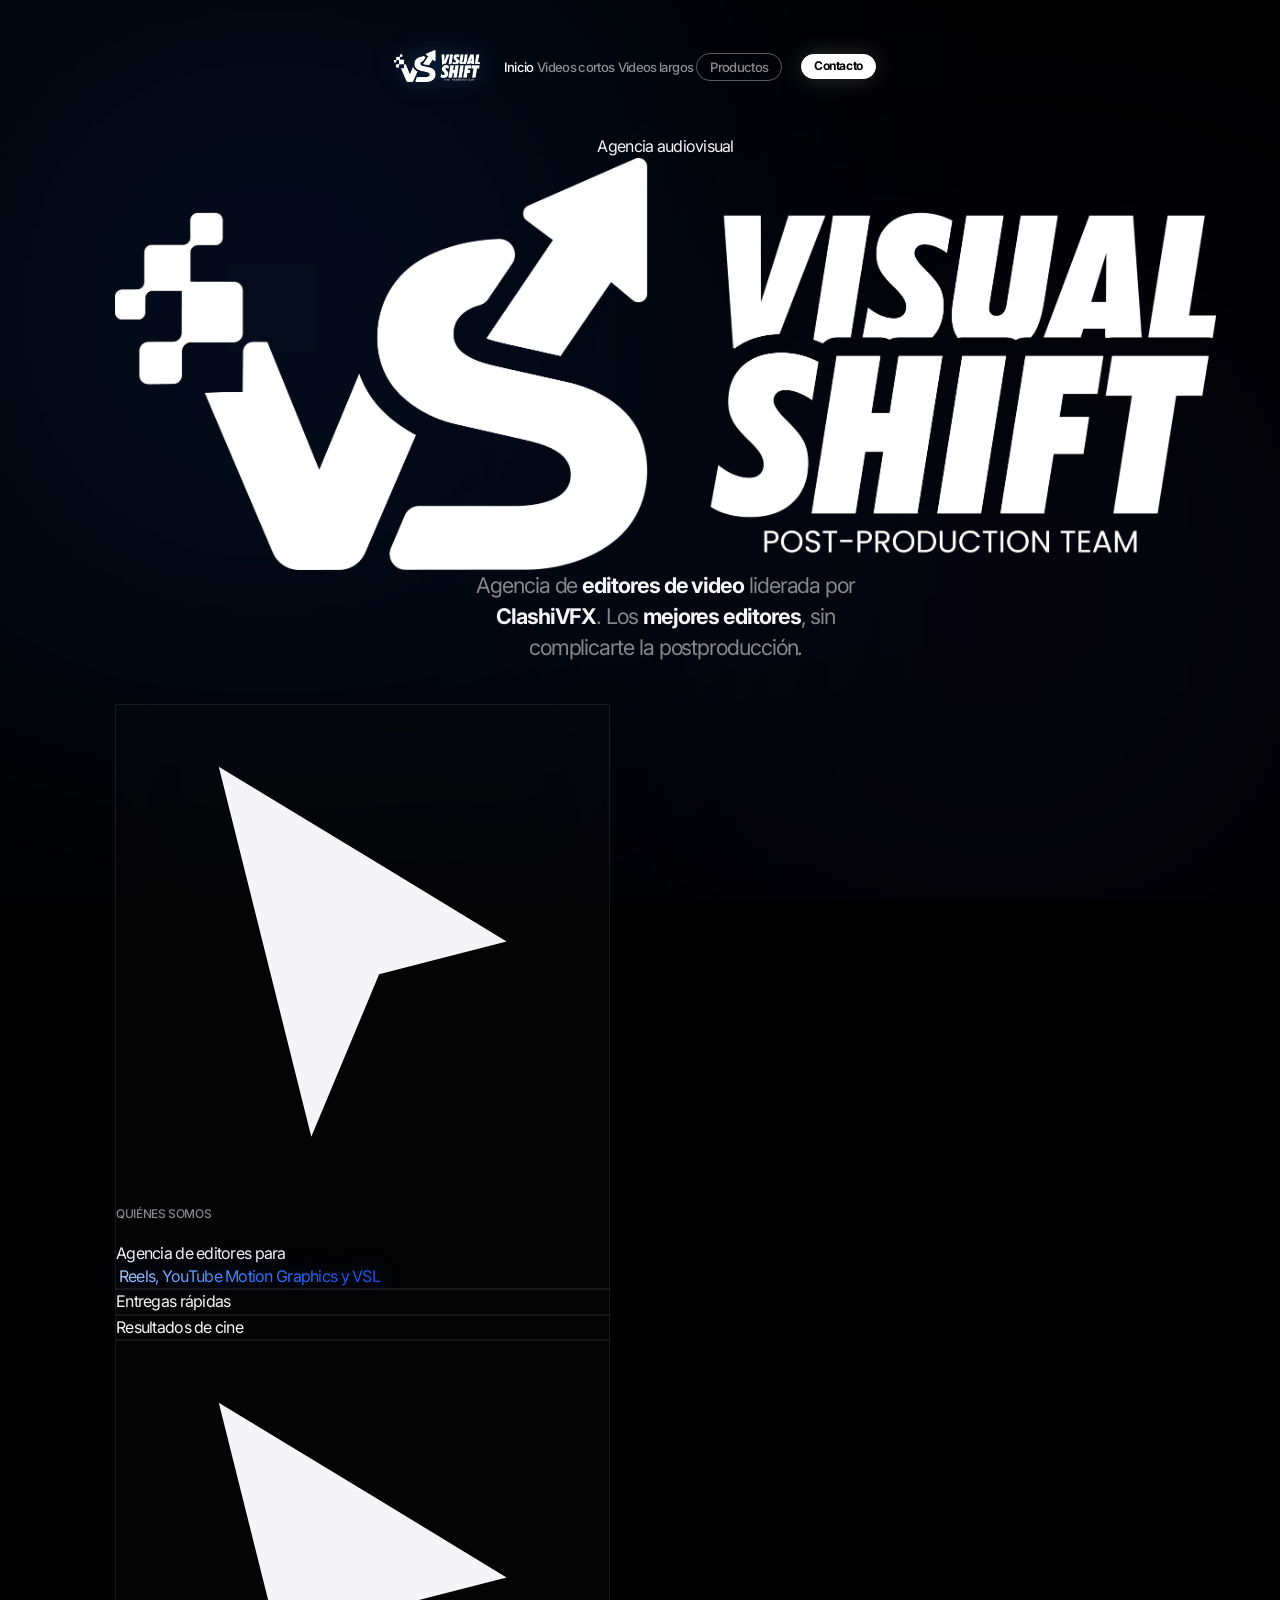
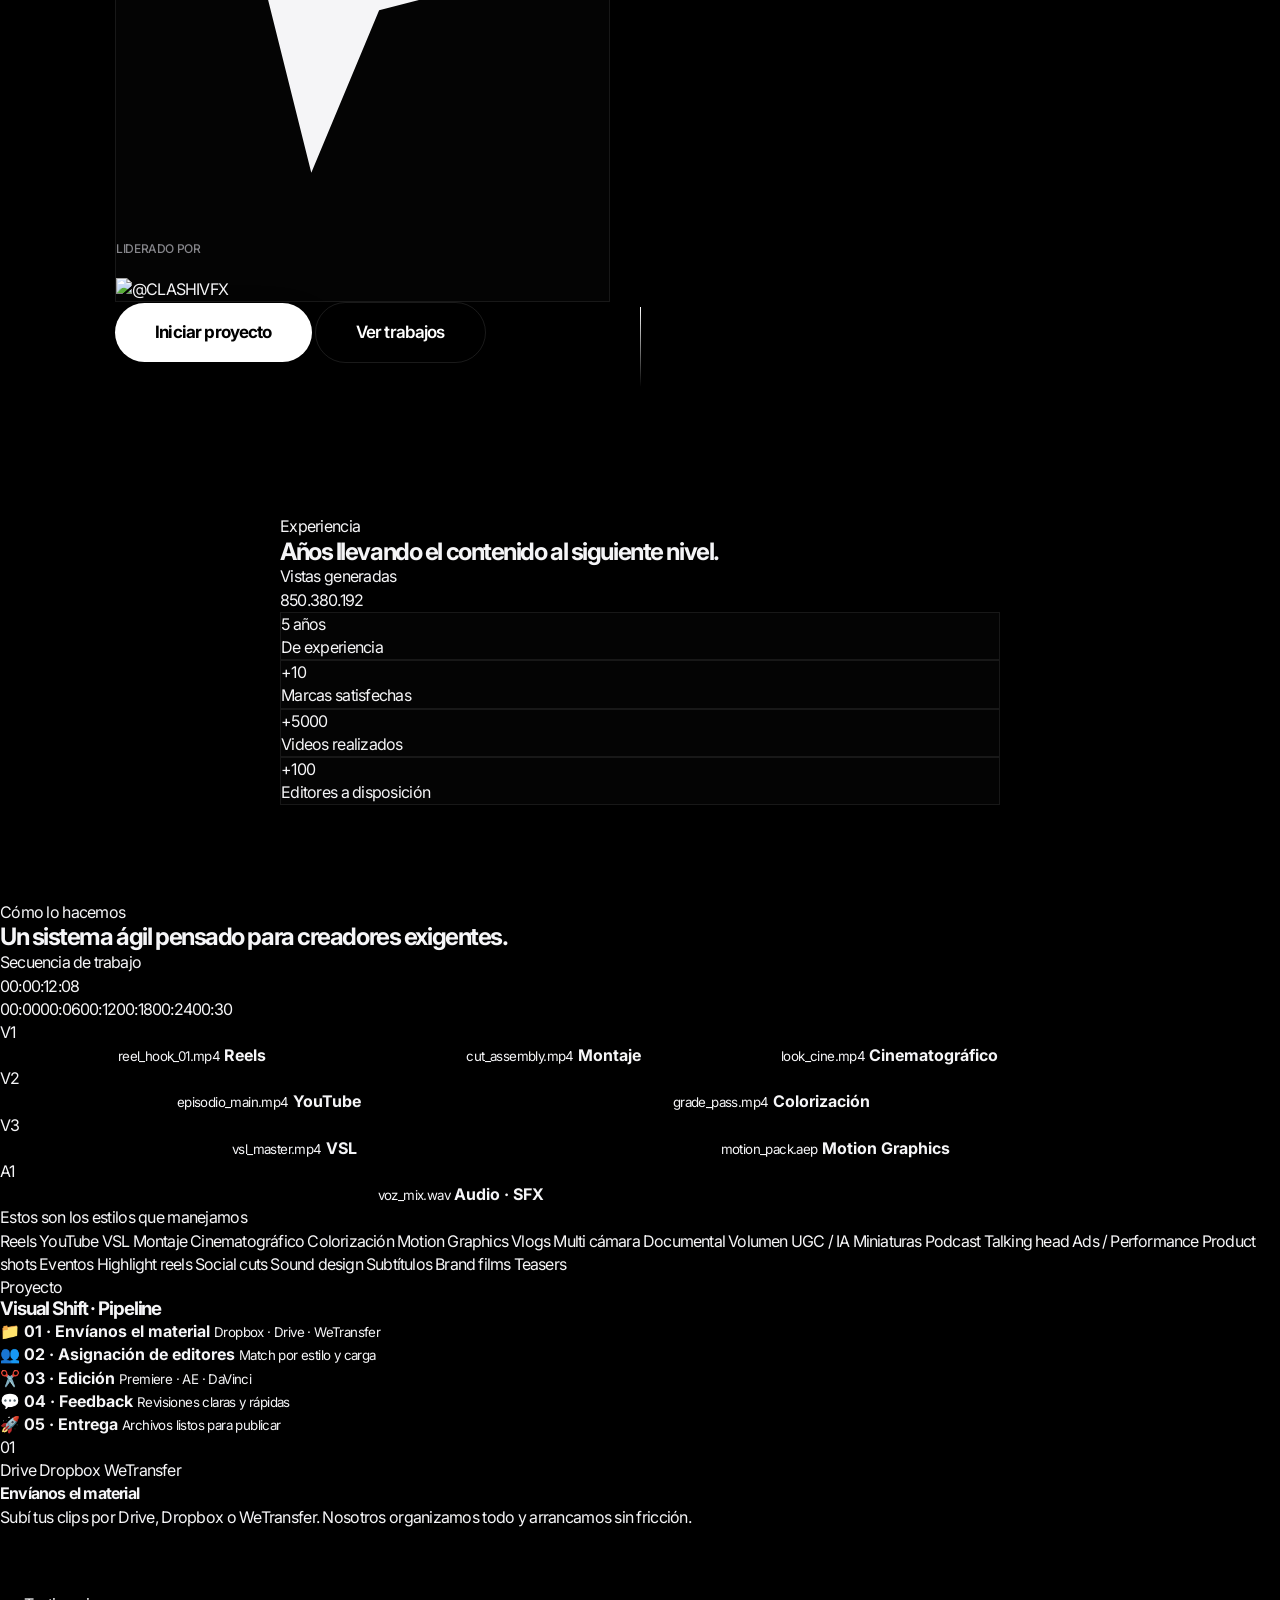
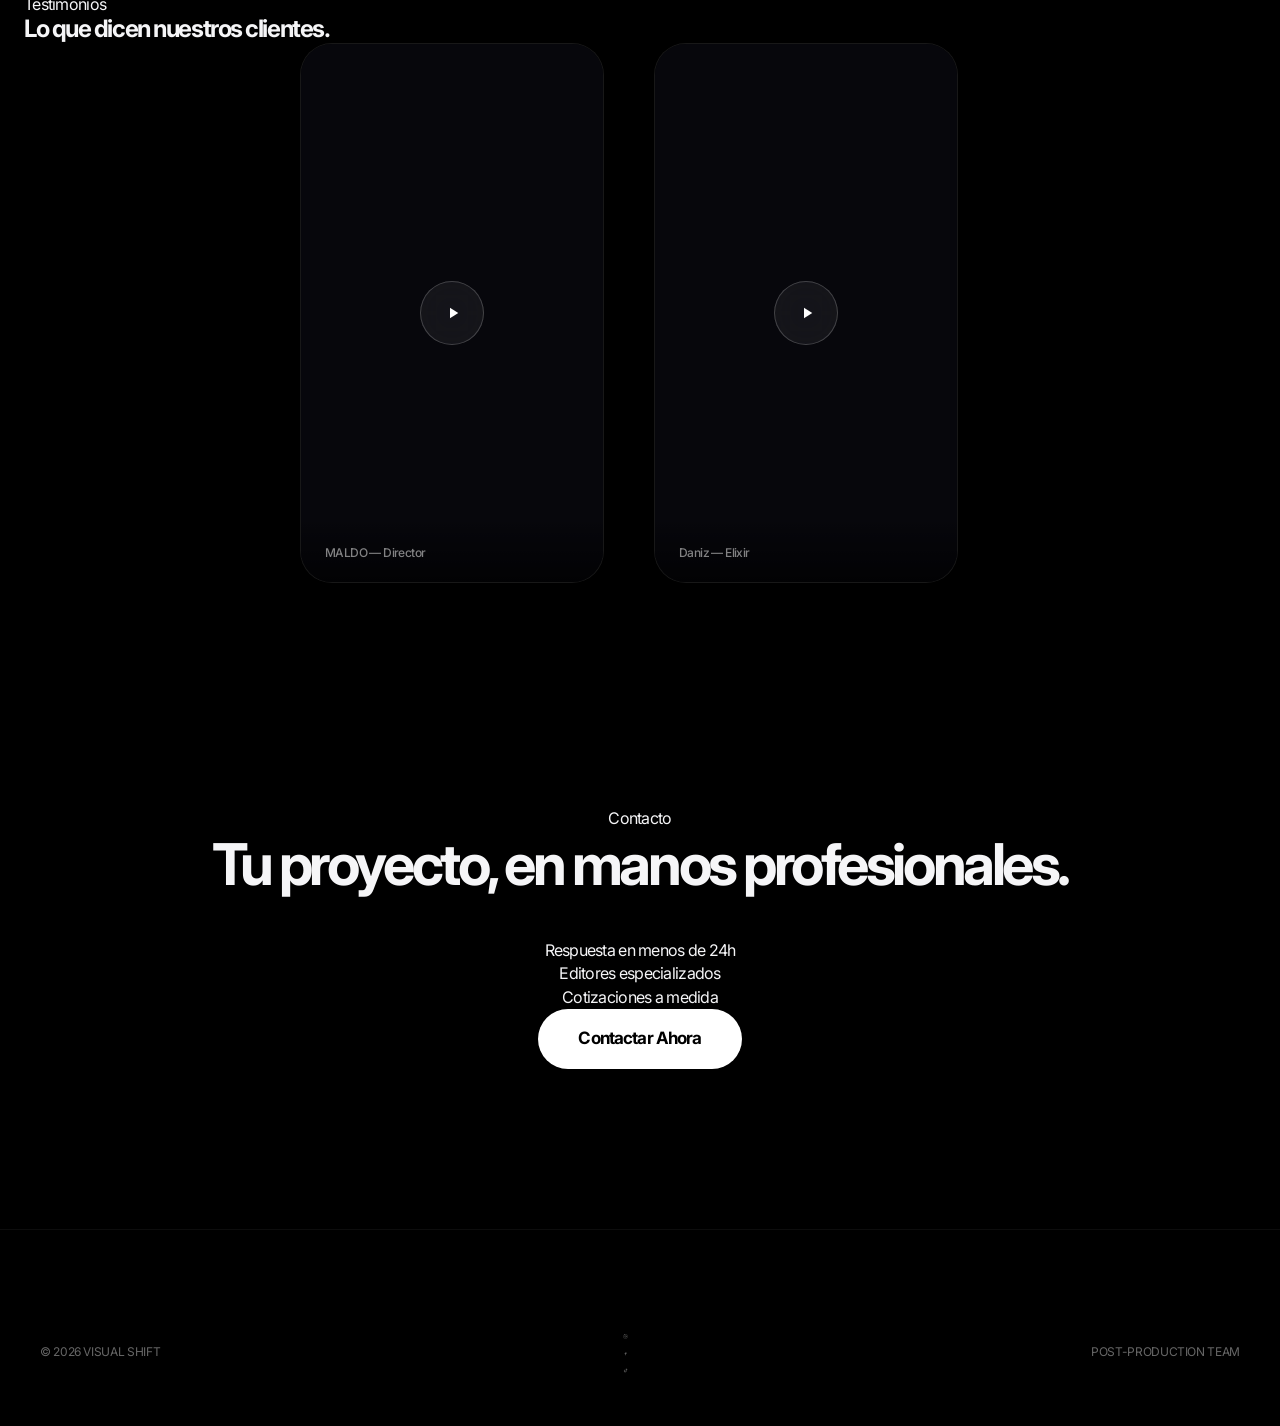
==== commit 64a6504d: "Add files via upload" ====
--- a/index.html
+++ b/index.html
@@ -1,467 +1,467 @@
-<!DOCTYPE html>
-<html lang="es">
-<head>
-  <meta charset="UTF-8">
-  <meta name="viewport" content="width=device-width, initial-scale=1.0, viewport-fit=cover">
-  <title>Visual Shift | Agencia de Edición de Video</title>
-  <meta name="description" content="Visual Shift — Agencia de editores de video liderada por ClashiVFX. Reels, YouTube, VSL y más.">
-  <link rel="icon" type="image/png" href="assets/img/icono.png">
-  <link rel="preconnect" href="https://fonts.googleapis.com">
-  <link rel="preconnect" href="https://fonts.gstatic.com" crossorigin>
-  <link href="https://fonts.googleapis.com/css2?family=Inter:wght@400;500;600;700;800&display=swap" rel="stylesheet">
-  <link rel="stylesheet" href="css/variables.css">
-  <link rel="stylesheet" href="css/base.css">
-  <link rel="stylesheet" href="css/animations.css?v=20261020c">
-  <link rel="stylesheet" href="css/components.css?v=20261020c">
-  <link rel="stylesheet" href="css/pages.css?v=20261020c">
-</head>
-<body data-page="index">
-  <div class="morph-bg" aria-hidden="true">
-    <div class="blob-premium blob-premium--1"></div>
-    <div class="blob-premium blob-premium--2"></div>
-    <div class="morph-bg__veil"></div>
-  </div>
-
-  <header class="nav">
-    <div class="nav__inner">
-      <a href="index.html" class="nav__brand">
-        <img src="assets/img/logo-horizontal.png" alt="Visual Shift">
-      </a>
-      <button class="nav__toggle" type="button" data-i18n-aria="nav.menu" aria-label="Abrir menú" aria-expanded="false"><span></span></button>
-      <nav class="nav__links">
-        <div class="nav__primary">
-          <a href="index.html" data-page="index" data-i18n="nav.home">Inicio</a>
-          <a href="videos-cortos.html" data-page="cortos"><span class="nav__label-full" data-i18n="nav.shorts">Videos cortos</span><span class="nav__label-short" data-i18n="nav.shortsShort">Cortos</span></a>
-          <a href="videos-largos.html" data-page="largos"><span class="nav__label-full" data-i18n="nav.longs">Videos largos</span><span class="nav__label-short" data-i18n="nav.longsShort">Largos</span></a>
-        </div>
-        <a href="https://clashivfx.com/?sca_ref=12101208.NMGcG1t6rM" class="nav__shop" target="_blank" rel="noopener noreferrer" data-i18n="nav.products">Productos</a>
-        <a href="contacto.html" data-page="contacto" class="nav__cta" data-i18n="nav.contact">Contacto</a>
-      </nav>
-    </div>
-    <div class="nav__lang" role="group" data-i18n-aria="nav.lang" aria-label="Idioma">
-      <button type="button" class="nav__lang-btn is-active" data-lang="es" aria-pressed="true" data-i18n-aria="nav.lang.es" aria-label="Español">
-        <svg viewBox="0 0 36 36" aria-hidden="true"><circle cx="18" cy="18" r="18" fill="#c60b1e"/><path fill="#ffc400" d="M0 11h36v14H0z"/></svg>
-      </button>
-      <button type="button" class="nav__lang-btn" data-lang="en" aria-pressed="false" data-i18n-aria="nav.lang.en" aria-label="English">
-        <svg viewBox="0 0 36 36" aria-hidden="true"><defs><clipPath id="vs-us"><circle cx="18" cy="18" r="18"/></clipPath></defs><g clip-path="url(#vs-us)"><path fill="#b22234" d="M0 0h36v36H0z"/><path stroke="#fff" stroke-width="3" d="M0 6h36M0 12h36M0 18h36M0 24h36M0 30h36"/><path fill="#3c3b6e" d="M0 0h16v16H0z"/></g></svg>
-      </button>
-    </div>
-  </header>
-
-  <main>
-    <section class="hero">
-      <div class="hero__ghosts" aria-hidden="true">
-        <div class="ghost-frame ghost-frame--1">
-          <div class="ghost-frame__inner">
-            <span class="ghost-frame__bar"></span>
-            <span class="ghost-frame__blob ghost-frame__blob--a"></span>
-            <span class="ghost-frame__blob ghost-frame__blob--b"></span>
-            <span class="ghost-frame__lines"></span>
-          </div>
-        </div>
-        <div class="ghost-frame ghost-frame--2">
-          <div class="ghost-frame__inner">
-            <span class="ghost-frame__bar"></span>
-            <span class="ghost-frame__blob ghost-frame__blob--c"></span>
-            <span class="ghost-frame__grid"></span>
-          </div>
-        </div>
-        <div class="ghost-frame ghost-frame--3">
-          <div class="ghost-frame__inner">
-            <span class="ghost-frame__bar"></span>
-            <span class="ghost-frame__blob ghost-frame__blob--a"></span>
-            <span class="ghost-frame__blob ghost-frame__blob--d"></span>
-          </div>
-        </div>
-        <div class="ghost-frame ghost-frame--4">
-          <div class="ghost-frame__inner">
-            <span class="ghost-frame__bar"></span>
-            <span class="ghost-frame__blob ghost-frame__blob--b"></span>
-            <span class="ghost-frame__lines"></span>
-          </div>
-        </div>
-        <div class="ghost-frame ghost-frame--5">
-          <div class="ghost-frame__inner">
-            <span class="ghost-frame__blob ghost-frame__blob--c"></span>
-            <span class="ghost-frame__grid"></span>
-          </div>
-        </div>
-        <div class="ghost-frame ghost-frame--6">
-          <div class="ghost-frame__inner">
-            <span class="ghost-frame__bar"></span>
-            <span class="ghost-frame__blob ghost-frame__blob--d"></span>
-          </div>
-        </div>
-      </div>
-
-      <div class="hero__stage">
-        <div class="hero__copy reveal">
-          <p class="hero__badge" data-i18n="hero.badge">Agencia audiovisual</p>
-          <h1 class="hero__logo-wrap">
-            <img class="hero__logo" src="assets/img/logo-horizontal.png" alt="Visual Shift">
-          </h1>
-          <p class="hero__lead" data-i18n-html="hero.lead">
-            Agencia de <strong>editores de video</strong> liderada por <strong>ClashiVFX</strong>.
-            Los <strong>mejores editores</strong>, sin complicarte la postproducción.
-          </p>
-        </div>
-
-        <div class="hero__side reveal reveal-delay-1">
-          <article class="float-card float-card--about glass-minimal">
-            <span class="float-card__cursor" aria-hidden="true">
-              <svg viewBox="0 0 24 24" fill="none"><path d="M5 3l14 8.5-6.2 1.6L9.5 21 5 3z" fill="currentColor"/></svg>
-            </span>
-            <p class="eyebrow" data-i18n="hero.who">Quiénes somos</p>
-            <p class="float-card__text" data-i18n="hero.whoLine">Agencia de editores para</p>
-            <p class="float-card__highlight text-gradient-blue text-glow-blue-strong">
-              <span>Reels, YouTube</span>
-              <span>Motion Graphics y VSL</span>
-            </p>
-          </article>
-
-          <article class="float-card float-card--mini float-card--speed glass-minimal">
-            <p class="float-card__mini-text" data-i18n="hero.fast">Entregas rápidas</p>
-          </article>
-
-          <article class="float-card float-card--mini float-card--cine glass-minimal">
-            <p class="float-card__mini-text" data-i18n="hero.cine">Resultados de cine</p>
-          </article>
-
-          <article class="float-card float-card--clashi glass-minimal">
-            <span class="float-card__cursor float-card__cursor--alt" aria-hidden="true">
-              <svg viewBox="0 0 24 24" fill="none"><path d="M5 3l14 8.5-6.2 1.6L9.5 21 5 3z" fill="currentColor"/></svg>
-            </span>
-            <p class="eyebrow" data-i18n="hero.led">Liderado por</p>
-            <img class="float-card__clashi" src="assets/img/clashivfx-logo.png" alt="@CLASHIVFX">
-          </article>
-        </div>
-
-        <div class="hero__actions reveal reveal-delay-1">
-          <a href="contacto.html" class="btn btn--solid" data-i18n="hero.cta">Iniciar proyecto</a>
-          <a href="videos-cortos.html" class="btn btn--ghost"><span data-i18n="hero.work">Ver trabajos</span></a>
-        </div>
-      </div>
-
-      <a href="#experiencia" class="scroll-hint" data-i18n-aria="hero.scroll" aria-label="Seguir scrolleando">
-        <span class="scroll-hint__mouse" aria-hidden="true">
-          <span class="scroll-hint__dot"></span>
-        </span>
-        <svg class="scroll-hint__arrow" viewBox="0 0 24 24" aria-hidden="true">
-          <path d="M6 9l6 6 6-6" fill="none" stroke="currentColor" stroke-width="1.8" stroke-linecap="round" stroke-linejoin="round"/>
-        </svg>
-      </a>
-    </section>
-
-    <section class="apple-block" id="experiencia">
-      <header class="section-title reveal">
-        <p class="section-title__eyebrow" data-i18n="exp.eyebrow">Experiencia</p>
-        <h2 class="section-title__heading">
-          <span class="section-title__line" data-i18n="exp.line1">Años llevando el contenido</span>
-          <span class="section-title__line section-title__line--bright" data-i18n="exp.line2">al siguiente nivel.</span>
-        </h2>
-      </header>
-
-      <div class="apple-block__body reveal reveal-delay-1">
-        <p class="apple-block__label" data-i18n="exp.views">Vistas generadas</p>
-        <div
-          class="flip-counter"
-          data-counter="1000000000"
-          role="img"
-          data-i18n-aria="exp.views"
-          aria-label="Vistas generadas"
-        ></div>
-        <div class="apple-block__stats">
-          <article class="stat-card glass-minimal">
-            <p class="stat-card__value" data-i18n="exp.years">5 años</p>
-            <p class="stat-card__label" data-i18n="exp.yearsLabel">De experiencia</p>
-          </article>
-          <article class="stat-card glass-minimal">
-            <p class="stat-card__value">+10</p>
-            <p class="stat-card__label" data-i18n="exp.brands">Marcas satisfechas</p>
-          </article>
-          <article class="stat-card glass-minimal">
-            <p class="stat-card__value">+5000</p>
-            <p class="stat-card__label" data-i18n="exp.videos">Videos realizados</p>
-          </article>
-          <article class="stat-card glass-minimal">
-            <p class="stat-card__value">+100</p>
-            <p class="stat-card__label" data-i18n="exp.editors">Editores a disposición</p>
-          </article>
-        </div>
-      </div>
-    </section>
-
-    <section class="process" id="proceso">
-      <header class="section-title section-title--light reveal">
-        <p class="section-title__eyebrow" data-i18n="process.eyebrow">Cómo lo hacemos</p>
-        <h2 class="section-title__heading">
-          <span class="section-title__line" data-i18n="process.line1">Un sistema ágil pensado para</span>
-          <span class="section-title__line section-title__line--bright" data-i18n="process.line2">creadores exigentes.</span>
-        </h2>
-      </header>
-
-      <div class="process__workspace reveal reveal-delay-1">
-        <div class="process__main">
-          <div class="timeline" id="edit-timeline">
-            <div class="timeline__top">
-              <div class="timeline__brand">
-                <span class="timeline__dot"></span>
-                <span data-i18n="process.sequence">Secuencia de trabajo</span>
-              </div>
-              <div class="timeline__timecode" id="timeline-timecode">00:00:12:08</div>
-            </div>
-
-            <div class="timeline__ruler" aria-hidden="true">
-              <span>00:00</span><span>00:06</span><span>00:12</span><span>00:18</span><span>00:24</span><span>00:30</span>
-            </div>
-
-            <div class="timeline__playhead" id="timeline-playhead" aria-hidden="true"></div>
-
-            <div class="timeline__tracks">
-              <div class="timeline__track" data-track="v1">
-                <span class="timeline__label">V1</span>
-                <div class="timeline__lane">
-                  <button type="button" class="tl-clip tl-clip--reel" data-clip style="left:4%;width:30%;">
-                    <small>reel_hook_01.mp4</small>
-                    <strong>Reels</strong>
-                  </button>
-                  <button type="button" class="tl-clip tl-clip--edit" data-clip style="left:38%;width:26%;">
-                    <small>cut_assembly.mp4</small>
-                    <strong data-i18n="process.clip.edit">Montaje</strong>
-                  </button>
-                  <button type="button" class="tl-clip tl-clip--cine" data-clip style="left:68%;width:26%;">
-                    <small>look_cine.mp4</small>
-                    <strong data-i18n="process.clip.cine">Cinematográfico</strong>
-                  </button>
-                </div>
-              </div>
-
-              <div class="timeline__track" data-track="v2">
-                <span class="timeline__label">V2</span>
-                <div class="timeline__lane">
-                  <button type="button" class="tl-clip tl-clip--yt" data-clip style="left:6%;width:42%;">
-                    <small>episodio_main.mp4</small>
-                    <strong>YouTube</strong>
-                  </button>
-                  <button type="button" class="tl-clip tl-clip--color" data-clip style="left:52%;width:36%;">
-                    <small>grade_pass.mp4</small>
-                    <strong data-i18n="process.clip.color">Colorización</strong>
-                  </button>
-                </div>
-              </div>
-
-              <div class="timeline__track" data-track="v3">
-                <span class="timeline__label">V3</span>
-                <div class="timeline__lane">
-                  <button type="button" class="tl-clip tl-clip--vsl" data-clip style="left:2%;width:46%;">
-                    <small>vsl_master.mp4</small>
-                    <strong>VSL</strong>
-                  </button>
-                  <button type="button" class="tl-clip tl-clip--motion" data-clip style="left:52%;width:38%;">
-                    <small>motion_pack.aep</small>
-                    <strong>Motion Graphics</strong>
-                  </button>
-                </div>
-              </div>
-
-              <div class="timeline__track" data-track="a1">
-                <span class="timeline__label">A1</span>
-                <div class="timeline__lane">
-                  <button type="button" class="tl-clip tl-clip--audio" data-clip style="left:6%;width:72%;">
-                    <small>voz_mix.wav</small>
-                    <strong data-i18n="process.clip.audio">Audio · SFX</strong>
-                    <span class="tl-clip__wave" aria-hidden="true"></span>
-                  </button>
-                </div>
-              </div>
-            </div>
-          </div>
-
-          <div class="style-strip">
-            <p class="style-strip__title" data-i18n="process.styles">Estos son los estilos que manejamos</p>
-            <div class="style-strip__pills">
-              <span class="style-pill">Reels</span>
-              <span class="style-pill">YouTube</span>
-              <span class="style-pill">VSL</span>
-              <span class="style-pill" data-i18n="process.pill.edit">Montaje</span>
-              <span class="style-pill" data-i18n="process.pill.cine">Cinematográfico</span>
-              <span class="style-pill" data-i18n="process.pill.color">Colorización</span>
-              <span class="style-pill">Motion Graphics</span>
-              <span class="style-pill" data-i18n="process.pill.vlogs">Vlogs</span>
-              <span class="style-pill" data-i18n="process.pill.multicam">Multi cámara</span>
-              <span class="style-pill" data-i18n="process.pill.doc">Documental</span>
-              <span class="style-pill" data-i18n="process.pill.volume">Volumen</span>
-              <span class="style-pill">UGC / IA</span>
-              <span class="style-pill" data-i18n="process.pill.thumbs">Miniaturas</span>
-              <span class="style-pill">Podcast</span>
-              <span class="style-pill">Talking head</span>
-              <span class="style-pill">Ads / Performance</span>
-              <span class="style-pill">Product shots</span>
-              <span class="style-pill" data-i18n="process.pill.events">Eventos</span>
-              <span class="style-pill">Highlight reels</span>
-              <span class="style-pill">Social cuts</span>
-              <span class="style-pill">Sound design</span>
-              <span class="style-pill" data-i18n="process.pill.captions">Subtítulos</span>
-              <span class="style-pill">Brand films</span>
-              <span class="style-pill">Teasers</span>
-            </div>
-          </div>
-        </div>
-
-        <aside class="project-panel">
-          <div class="project-panel__head">
-            <p class="project-panel__eyebrow" data-i18n="process.project">Proyecto</p>
-            <h3 class="project-panel__title">Visual Shift · Pipeline</h3>
-          </div>
-
-          <ul class="project-folders" id="project-folders">
-            <li>
-              <button type="button" class="folder-item is-open" data-folder="1" aria-expanded="true">
-                <span class="folder-item__icon" aria-hidden="true">📁</span>
-                <span class="folder-item__text">
-                  <strong data-i18n="folder.1.title">01 · Envíanos el material</strong>
-                  <small data-i18n="folder.1.sub">Dropbox · Drive · WeTransfer</small>
-                </span>
-              </button>
-            </li>
-            <li>
-              <button type="button" class="folder-item" data-folder="2" aria-expanded="false">
-                <span class="folder-item__icon" aria-hidden="true">👥</span>
-                <span class="folder-item__text">
-                  <strong data-i18n="folder.2.title">02 · Asignación de editores</strong>
-                  <small data-i18n="folder.2.sub">Match por estilo y carga</small>
-                </span>
-              </button>
-            </li>
-            <li>
-              <button type="button" class="folder-item" data-folder="3" aria-expanded="false">
-                <span class="folder-item__icon" aria-hidden="true">✂️</span>
-                <span class="folder-item__text">
-                  <strong data-i18n="folder.3.title">03 · Edición</strong>
-                  <small data-i18n="folder.3.sub">Premiere · AE · DaVinci</small>
-                </span>
-              </button>
-            </li>
-            <li>
-              <button type="button" class="folder-item" data-folder="4" aria-expanded="false">
-                <span class="folder-item__icon" aria-hidden="true">💬</span>
-                <span class="folder-item__text">
-                  <strong data-i18n="folder.4.title">04 · Feedback</strong>
-                  <small data-i18n="folder.4.sub">Revisiones claras y rápidas</small>
-                </span>
-              </button>
-            </li>
-            <li>
-              <button type="button" class="folder-item" data-folder="5" aria-expanded="false">
-                <span class="folder-item__icon" aria-hidden="true">🚀</span>
-                <span class="folder-item__text">
-                  <strong data-i18n="folder.5.title">05 · Entrega</strong>
-                  <small data-i18n="folder.5.sub">Archivos listos para publicar</small>
-                </span>
-              </button>
-            </li>
-          </ul>
-
-          <article class="step-card" id="step-card" data-active="1">
-            <div class="step-card__badge">01</div>
-            <div class="step-card__visual" data-visual="1">
-              <div class="step-visual step-visual--upload">
-                <span class="step-visual__glow"></span>
-                <span class="step-visual__chip">Drive</span>
-                <span class="step-visual__chip">Dropbox</span>
-                <span class="step-visual__chip">WeTransfer</span>
-              </div>
-            </div>
-            <h4 class="step-card__title" data-i18n="step.1.title">Envíanos el material</h4>
-            <p class="step-card__copy" data-i18n="step.1.copy">Subí tus clips por Drive, Dropbox o WeTransfer. Nosotros organizamos todo y arrancamos sin fricción.</p>
-          </article>
-        </aside>
-      </div>
-    </section>
-
-    <section class="testimonials">
-      <header class="section-title reveal">
-        <p class="section-title__eyebrow" data-i18n="test.eyebrow">Testimonios</p>
-        <h2 class="section-title__heading">
-          <span class="section-title__line" data-i18n="test.line1">Lo que dicen</span>
-          <span class="section-title__line section-title__line--bright" data-i18n="test.line2">nuestros clientes.</span>
-        </h2>
-      </header>
-      <div class="testimonials__grid">
-        <div class="video-card glass-minimal testimonial-card reveal" data-play="sound">
-          <video playsinline preload="none" controlslist="nodownload noplaybackrate noremoteplayback" disablepictureinpicture data-guard-src="YXNzZXRzL3ZpZGVvcy90ZXN0aW1vbmlvcy9tYWxkby1kaXJlY3Rvci5tcDQ=" data-guard-type="video/mp4"></video>
-          <button type="button" class="video-card__overlay" data-i18n-aria="video.play" aria-label="Reproducir">
-            <span class="video-card__play"><svg viewBox="0 0 24 24"><path d="M8 5v14l11-7z"/></svg></span>
-          </button>
-          <div class="video-card__label">MALDO — Director</div>
-        </div>
-        <div class="video-card glass-minimal testimonial-card reveal reveal-delay-1" data-play="sound">
-          <video playsinline preload="none" controlslist="nodownload noplaybackrate noremoteplayback" disablepictureinpicture data-guard-src="YXNzZXRzL3ZpZGVvcy90ZXN0aW1vbmlvcy9kYW5pei1lbGl4aXItdGVzdGltb25pby5tcDQ=" data-guard-type="video/mp4"></video>
-          <button type="button" class="video-card__overlay" data-i18n-aria="video.play" aria-label="Reproducir">
-            <span class="video-card__play"><svg viewBox="0 0 24 24"><path d="M8 5v14l11-7z"/></svg></span>
-          </button>
-          <div class="video-card__label">Daniz — Elixir</div>
-        </div>
-      </div>
-    </section>
-
-    <section class="final-cta">
-      <div class="contact-glass reveal">
-        <header class="section-title section-title--contact">
-          <p class="section-title__eyebrow" data-i18n="cta.eyebrow">Contacto</p>
-          <h2 class="section-title__heading">
-            <span class="section-title__line" data-i18n="cta.line1">Tu proyecto,</span>
-            <span class="section-title__line" data-i18n="cta.line2">en manos</span>
-            <span class="section-title__line section-title__line--bright" data-i18n="cta.line3">profesionales.</span>
-          </h2>
-        </header>
-
-        <ul class="contact-glass__features">
-          <li data-i18n="cta.f1">Respuesta en menos de 24h</li>
-          <li data-i18n="cta.f2">Editores especializados</li>
-          <li class="contact-glass__feature--center" data-i18n="cta.f3">Cotizaciones a medida</li>
-        </ul>
-
-        <a href="https://wa.me/541154757854" class="btn btn--solid contact-glass__cta" target="_blank" rel="noopener noreferrer" data-i18n="cta.btn">Contactar Ahora</a>
-      </div>
-    </section>
-  </main>
-
-  <footer class="footer">
-    <div class="footer__inner">
-      <div class="footer__copy">© 2026 Visual Shift</div>
-      <nav class="footer__social" data-i18n-aria="footer.social" aria-label="Redes sociales">
-        <a href="https://www.instagram.com/visual_shift_/" class="footer__social-link" target="_blank" rel="noopener noreferrer" aria-label="Instagram">
-          <svg viewBox="0 0 24 24" aria-hidden="true" fill="none" stroke="currentColor" stroke-width="1.6" stroke-linecap="round" stroke-linejoin="round">
-            <rect x="3" y="3" width="18" height="18" rx="5"></rect>
-            <circle cx="12" cy="12" r="4"></circle>
-            <circle cx="17.5" cy="6.5" r="0.9" fill="currentColor" stroke="none"></circle>
-          </svg>
-        </a>
-        <a href="https://www.facebook.com/visualshiftt" class="footer__social-link" target="_blank" rel="noopener noreferrer" aria-label="Facebook">
-          <svg viewBox="0 0 24 24" aria-hidden="true" fill="currentColor">
-            <path d="M14 9h3V6h-3c-1.7 0-3 1.3-3 3v2H8v3h3v7h3v-7h3l1-3h-4V9c0-.6.4-1 1-1z"></path>
-          </svg>
-        </a>
-        <a href="https://www.tiktok.com/@visual_shift_" class="footer__social-link" target="_blank" rel="noopener noreferrer" aria-label="TikTok">
-          <svg viewBox="0 0 24 24" aria-hidden="true" fill="currentColor">
-            <path d="M16.5 3c.4 2.4 2 4.2 4.5 4.6v2.6c-1.5-.1-2.9-.6-4.1-1.5v5.7c0 3.5-2.8 6.3-6.3 6.3S4.3 18 4.3 14.4c0-3.5 2.8-6.3 6.3-6.3.4 0 .8 0 1.2.1v2.8c-.4-.2-.8-.2-1.2-.2-2 0-3.5 1.6-3.5 3.6s1.6 3.5 3.5 3.5 3.5-1.6 3.5-3.5V3h2.4z"></path>
-          </svg>
-        </a>
-      </nav>
-      <div class="footer__meta">Post-Production Team</div>
-    </div>
-  </footer>
-
-  <div class="lightbox" aria-hidden="true">
-    <div class="lightbox__content">
-      <button class="lightbox__close" data-i18n-aria="lightbox.close" aria-label="Cerrar">&times;</button>
-      <video playsinline controlslist="nodownload noplaybackrate noremoteplayback" disablepictureinpicture></video>
-    </div>
-  </div>
-
-  <script src="js/i18n.js?v=20261020c"></script>
-  <script src="js/video-guard.js?v=20261020c"></script>
-  <script src="js/main.js?v=20261020c"></script>
-</body>
-</html>
+<!DOCTYPE html>
+<html lang="es">
+<head>
+  <meta charset="UTF-8">
+  <meta name="viewport" content="width=device-width, initial-scale=1.0, viewport-fit=cover">
+  <title>Visual Shift | Agencia de Edición de Video</title>
+  <meta name="description" content="Visual Shift — Agencia de editores de video liderada por ClashiVFX. Reels, YouTube, VSL y más.">
+  <link rel="icon" type="image/png" href="assets/img/icono.png">
+  <link rel="preconnect" href="https://fonts.googleapis.com">
+  <link rel="preconnect" href="https://fonts.gstatic.com" crossorigin>
+  <link href="https://fonts.googleapis.com/css2?family=Inter:wght@400;500;600;700;800&display=swap" rel="stylesheet">
+  <link rel="stylesheet" href="css/variables.css">
+  <link rel="stylesheet" href="css/base.css">
+  <link rel="stylesheet" href="css/animations.css?v=20261020f">
+  <link rel="stylesheet" href="css/components.css?v=20261020f">
+  <link rel="stylesheet" href="css/pages.css?v=20261020f">
+</head>
+<body data-page="index">
+  <div class="morph-bg" aria-hidden="true">
+    <div class="blob-premium blob-premium--1"></div>
+    <div class="blob-premium blob-premium--2"></div>
+    <div class="morph-bg__veil"></div>
+  </div>
+
+  <header class="nav">
+    <div class="nav__inner">
+      <a href="index.html" class="nav__brand">
+        <img src="assets/img/logo-horizontal.png" alt="Visual Shift">
+      </a>
+      <button class="nav__toggle" type="button" data-i18n-aria="nav.menu" aria-label="Abrir menú" aria-expanded="false"><span></span></button>
+      <nav class="nav__links">
+        <div class="nav__primary">
+          <a href="index.html" data-page="index" data-i18n="nav.home">Inicio</a>
+          <a href="videos-cortos.html" data-page="cortos"><span class="nav__label-full" data-i18n="nav.shorts">Videos cortos</span><span class="nav__label-short" data-i18n="nav.shortsShort">Cortos</span></a>
+          <a href="videos-largos.html" data-page="largos"><span class="nav__label-full" data-i18n="nav.longs">Videos largos</span><span class="nav__label-short" data-i18n="nav.longsShort">Largos</span></a>
+          <a href="https://clashivfx.com/?sca_ref=12101208.NMGcG1t6rM" class="nav__shop" target="_blank" rel="noopener noreferrer" data-i18n="nav.products">Productos</a>
+        </div>
+        <a href="contacto.html" data-page="contacto" class="nav__cta" data-i18n="nav.contact">Contacto</a>
+      </nav>
+    </div>
+    <div class="nav__lang" role="group" data-i18n-aria="nav.lang" aria-label="Idioma">
+      <button type="button" class="nav__lang-btn is-active" data-lang="es" aria-pressed="true" data-i18n-aria="nav.lang.es" aria-label="Español">
+        <svg viewBox="0 0 36 36" aria-hidden="true"><circle cx="18" cy="18" r="18" fill="#c60b1e"/><path fill="#ffc400" d="M0 11h36v14H0z"/></svg>
+      </button>
+      <button type="button" class="nav__lang-btn" data-lang="en" aria-pressed="false" data-i18n-aria="nav.lang.en" aria-label="English">
+        <svg viewBox="0 0 36 36" aria-hidden="true"><defs><clipPath id="vs-us"><circle cx="18" cy="18" r="18"/></clipPath></defs><g clip-path="url(#vs-us)"><path fill="#b22234" d="M0 0h36v36H0z"/><path stroke="#fff" stroke-width="3" d="M0 6h36M0 12h36M0 18h36M0 24h36M0 30h36"/><path fill="#3c3b6e" d="M0 0h16v16H0z"/></g></svg>
+      </button>
+    </div>
+  </header>
+
+  <main>
+    <section class="hero">
+      <div class="hero__ghosts" aria-hidden="true">
+        <div class="ghost-frame ghost-frame--1">
+          <div class="ghost-frame__inner">
+            <span class="ghost-frame__bar"></span>
+            <span class="ghost-frame__blob ghost-frame__blob--a"></span>
+            <span class="ghost-frame__blob ghost-frame__blob--b"></span>
+            <span class="ghost-frame__lines"></span>
+          </div>
+        </div>
+        <div class="ghost-frame ghost-frame--2">
+          <div class="ghost-frame__inner">
+            <span class="ghost-frame__bar"></span>
+            <span class="ghost-frame__blob ghost-frame__blob--c"></span>
+            <span class="ghost-frame__grid"></span>
+          </div>
+        </div>
+        <div class="ghost-frame ghost-frame--3">
+          <div class="ghost-frame__inner">
+            <span class="ghost-frame__bar"></span>
+            <span class="ghost-frame__blob ghost-frame__blob--a"></span>
+            <span class="ghost-frame__blob ghost-frame__blob--d"></span>
+          </div>
+        </div>
+        <div class="ghost-frame ghost-frame--4">
+          <div class="ghost-frame__inner">
+            <span class="ghost-frame__bar"></span>
+            <span class="ghost-frame__blob ghost-frame__blob--b"></span>
+            <span class="ghost-frame__lines"></span>
+          </div>
+        </div>
+        <div class="ghost-frame ghost-frame--5">
+          <div class="ghost-frame__inner">
+            <span class="ghost-frame__blob ghost-frame__blob--c"></span>
+            <span class="ghost-frame__grid"></span>
+          </div>
+        </div>
+        <div class="ghost-frame ghost-frame--6">
+          <div class="ghost-frame__inner">
+            <span class="ghost-frame__bar"></span>
+            <span class="ghost-frame__blob ghost-frame__blob--d"></span>
+          </div>
+        </div>
+      </div>
+
+      <div class="hero__stage">
+        <div class="hero__copy reveal">
+          <p class="hero__badge" data-i18n="hero.badge">Agencia audiovisual</p>
+          <h1 class="hero__logo-wrap">
+            <img class="hero__logo" src="assets/img/logo-horizontal.png" alt="Visual Shift">
+          </h1>
+          <p class="hero__lead" data-i18n-html="hero.lead">
+            Agencia de <strong>editores de video</strong> liderada por <strong>ClashiVFX</strong>.
+            Los <strong>mejores editores</strong>, sin complicarte la postproducción.
+          </p>
+        </div>
+
+        <div class="hero__side reveal reveal-delay-1">
+          <article class="float-card float-card--about glass-minimal">
+            <span class="float-card__cursor" aria-hidden="true">
+              <svg viewBox="0 0 24 24" fill="none"><path d="M5 3l14 8.5-6.2 1.6L9.5 21 5 3z" fill="currentColor"/></svg>
+            </span>
+            <p class="eyebrow" data-i18n="hero.who">Quiénes somos</p>
+            <p class="float-card__text" data-i18n="hero.whoLine">Agencia de editores para</p>
+            <p class="float-card__highlight text-gradient-blue text-glow-blue-strong">
+              <span>Reels, YouTube</span>
+              <span>Motion Graphics y VSL</span>
+            </p>
+          </article>
+
+          <article class="float-card float-card--mini float-card--speed glass-minimal">
+            <p class="float-card__mini-text" data-i18n="hero.fast">Entregas rápidas</p>
+          </article>
+
+          <article class="float-card float-card--mini float-card--cine glass-minimal">
+            <p class="float-card__mini-text" data-i18n="hero.cine">Resultados de cine</p>
+          </article>
+
+          <article class="float-card float-card--clashi glass-minimal">
+            <span class="float-card__cursor float-card__cursor--alt" aria-hidden="true">
+              <svg viewBox="0 0 24 24" fill="none"><path d="M5 3l14 8.5-6.2 1.6L9.5 21 5 3z" fill="currentColor"/></svg>
+            </span>
+            <p class="eyebrow" data-i18n="hero.led">Liderado por</p>
+            <img class="float-card__clashi" src="assets/img/clashivfx-logo.png" alt="@CLASHIVFX">
+          </article>
+        </div>
+
+        <div class="hero__actions reveal reveal-delay-1">
+          <a href="contacto.html" class="btn btn--solid" data-i18n="hero.cta">Iniciar proyecto</a>
+          <a href="videos-cortos.html" class="btn btn--ghost"><span data-i18n="hero.work">Ver trabajos</span></a>
+        </div>
+      </div>
+
+      <a href="#experiencia" class="scroll-hint" data-i18n-aria="hero.scroll" aria-label="Seguir scrolleando">
+        <span class="scroll-hint__mouse" aria-hidden="true">
+          <span class="scroll-hint__dot"></span>
+        </span>
+        <svg class="scroll-hint__arrow" viewBox="0 0 24 24" aria-hidden="true">
+          <path d="M6 9l6 6 6-6" fill="none" stroke="currentColor" stroke-width="1.8" stroke-linecap="round" stroke-linejoin="round"/>
+        </svg>
+      </a>
+    </section>
+
+    <section class="apple-block" id="experiencia">
+      <header class="section-title reveal">
+        <p class="section-title__eyebrow" data-i18n="exp.eyebrow">Experiencia</p>
+        <h2 class="section-title__heading">
+          <span class="section-title__line" data-i18n="exp.line1">Años llevando el contenido</span>
+          <span class="section-title__line section-title__line--bright" data-i18n="exp.line2">al siguiente nivel.</span>
+        </h2>
+      </header>
+
+      <div class="apple-block__body reveal reveal-delay-1">
+        <p class="apple-block__label" data-i18n="exp.views">Vistas generadas</p>
+        <div
+          class="flip-counter"
+          data-counter="1000000000"
+          role="img"
+          data-i18n-aria="exp.views"
+          aria-label="Vistas generadas"
+        ></div>
+        <div class="apple-block__stats">
+          <article class="stat-card glass-minimal">
+            <p class="stat-card__value" data-i18n="exp.years">5 años</p>
+            <p class="stat-card__label" data-i18n="exp.yearsLabel">De experiencia</p>
+          </article>
+          <article class="stat-card glass-minimal">
+            <p class="stat-card__value">+10</p>
+            <p class="stat-card__label" data-i18n="exp.brands">Marcas satisfechas</p>
+          </article>
+          <article class="stat-card glass-minimal">
+            <p class="stat-card__value">+5000</p>
+            <p class="stat-card__label" data-i18n="exp.videos">Videos realizados</p>
+          </article>
+          <article class="stat-card glass-minimal">
+            <p class="stat-card__value">+100</p>
+            <p class="stat-card__label" data-i18n="exp.editors">Editores a disposición</p>
+          </article>
+        </div>
+      </div>
+    </section>
+
+    <section class="process" id="proceso">
+      <header class="section-title section-title--light reveal">
+        <p class="section-title__eyebrow" data-i18n="process.eyebrow">Cómo lo hacemos</p>
+        <h2 class="section-title__heading">
+          <span class="section-title__line" data-i18n="process.line1">Un sistema ágil pensado para</span>
+          <span class="section-title__line section-title__line--bright" data-i18n="process.line2">creadores exigentes.</span>
+        </h2>
+      </header>
+
+      <div class="process__workspace reveal reveal-delay-1">
+        <div class="process__main">
+          <div class="timeline" id="edit-timeline">
+            <div class="timeline__top">
+              <div class="timeline__brand">
+                <span class="timeline__dot"></span>
+                <span data-i18n="process.sequence">Secuencia de trabajo</span>
+              </div>
+              <div class="timeline__timecode" id="timeline-timecode">00:00:12:08</div>
+            </div>
+
+            <div class="timeline__ruler" aria-hidden="true">
+              <span>00:00</span><span>00:06</span><span>00:12</span><span>00:18</span><span>00:24</span><span>00:30</span>
+            </div>
+
+            <div class="timeline__playhead" id="timeline-playhead" aria-hidden="true"></div>
+
+            <div class="timeline__tracks">
+              <div class="timeline__track" data-track="v1">
+                <span class="timeline__label">V1</span>
+                <div class="timeline__lane">
+                  <button type="button" class="tl-clip tl-clip--reel" data-clip style="left:4%;width:30%;">
+                    <small>reel_hook_01.mp4</small>
+                    <strong>Reels</strong>
+                  </button>
+                  <button type="button" class="tl-clip tl-clip--edit" data-clip style="left:38%;width:26%;">
+                    <small>cut_assembly.mp4</small>
+                    <strong data-i18n="process.clip.edit">Montaje</strong>
+                  </button>
+                  <button type="button" class="tl-clip tl-clip--cine" data-clip style="left:68%;width:26%;">
+                    <small>look_cine.mp4</small>
+                    <strong data-i18n="process.clip.cine">Cinematográfico</strong>
+                  </button>
+                </div>
+              </div>
+
+              <div class="timeline__track" data-track="v2">
+                <span class="timeline__label">V2</span>
+                <div class="timeline__lane">
+                  <button type="button" class="tl-clip tl-clip--yt" data-clip style="left:6%;width:42%;">
+                    <small>episodio_main.mp4</small>
+                    <strong>YouTube</strong>
+                  </button>
+                  <button type="button" class="tl-clip tl-clip--color" data-clip style="left:52%;width:36%;">
+                    <small>grade_pass.mp4</small>
+                    <strong data-i18n="process.clip.color">Colorización</strong>
+                  </button>
+                </div>
+              </div>
+
+              <div class="timeline__track" data-track="v3">
+                <span class="timeline__label">V3</span>
+                <div class="timeline__lane">
+                  <button type="button" class="tl-clip tl-clip--vsl" data-clip style="left:2%;width:46%;">
+                    <small>vsl_master.mp4</small>
+                    <strong>VSL</strong>
+                  </button>
+                  <button type="button" class="tl-clip tl-clip--motion" data-clip style="left:52%;width:38%;">
+                    <small>motion_pack.aep</small>
+                    <strong>Motion Graphics</strong>
+                  </button>
+                </div>
+              </div>
+
+              <div class="timeline__track" data-track="a1">
+                <span class="timeline__label">A1</span>
+                <div class="timeline__lane">
+                  <button type="button" class="tl-clip tl-clip--audio" data-clip style="left:6%;width:72%;">
+                    <small>voz_mix.wav</small>
+                    <strong data-i18n="process.clip.audio">Audio · SFX</strong>
+                    <span class="tl-clip__wave" aria-hidden="true"></span>
+                  </button>
+                </div>
+              </div>
+            </div>
+          </div>
+
+          <div class="style-strip">
+            <p class="style-strip__title" data-i18n="process.styles">Estos son los estilos que manejamos</p>
+            <div class="style-strip__pills">
+              <span class="style-pill">Reels</span>
+              <span class="style-pill">YouTube</span>
+              <span class="style-pill">VSL</span>
+              <span class="style-pill" data-i18n="process.pill.edit">Montaje</span>
+              <span class="style-pill" data-i18n="process.pill.cine">Cinematográfico</span>
+              <span class="style-pill" data-i18n="process.pill.color">Colorización</span>
+              <span class="style-pill">Motion Graphics</span>
+              <span class="style-pill" data-i18n="process.pill.vlogs">Vlogs</span>
+              <span class="style-pill" data-i18n="process.pill.multicam">Multi cámara</span>
+              <span class="style-pill" data-i18n="process.pill.doc">Documental</span>
+              <span class="style-pill" data-i18n="process.pill.volume">Volumen</span>
+              <span class="style-pill">UGC / IA</span>
+              <span class="style-pill" data-i18n="process.pill.thumbs">Miniaturas</span>
+              <span class="style-pill">Podcast</span>
+              <span class="style-pill">Talking head</span>
+              <span class="style-pill">Ads / Performance</span>
+              <span class="style-pill">Product shots</span>
+              <span class="style-pill" data-i18n="process.pill.events">Eventos</span>
+              <span class="style-pill">Highlight reels</span>
+              <span class="style-pill">Social cuts</span>
+              <span class="style-pill">Sound design</span>
+              <span class="style-pill" data-i18n="process.pill.captions">Subtítulos</span>
+              <span class="style-pill">Brand films</span>
+              <span class="style-pill">Teasers</span>
+            </div>
+          </div>
+        </div>
+
+        <aside class="project-panel">
+          <div class="project-panel__head">
+            <p class="project-panel__eyebrow" data-i18n="process.project">Proyecto</p>
+            <h3 class="project-panel__title">Visual Shift · Pipeline</h3>
+          </div>
+
+          <ul class="project-folders" id="project-folders">
+            <li>
+              <button type="button" class="folder-item is-open" data-folder="1" aria-expanded="true">
+                <span class="folder-item__icon" aria-hidden="true">📁</span>
+                <span class="folder-item__text">
+                  <strong data-i18n="folder.1.title">01 · Envíanos el material</strong>
+                  <small data-i18n="folder.1.sub">Dropbox · Drive · WeTransfer</small>
+                </span>
+              </button>
+            </li>
+            <li>
+              <button type="button" class="folder-item" data-folder="2" aria-expanded="false">
+                <span class="folder-item__icon" aria-hidden="true">👥</span>
+                <span class="folder-item__text">
+                  <strong data-i18n="folder.2.title">02 · Asignación de editores</strong>
+                  <small data-i18n="folder.2.sub">Match por estilo y carga</small>
+                </span>
+              </button>
+            </li>
+            <li>
+              <button type="button" class="folder-item" data-folder="3" aria-expanded="false">
+                <span class="folder-item__icon" aria-hidden="true">✂️</span>
+                <span class="folder-item__text">
+                  <strong data-i18n="folder.3.title">03 · Edición</strong>
+                  <small data-i18n="folder.3.sub">Premiere · AE · DaVinci</small>
+                </span>
+              </button>
+            </li>
+            <li>
+              <button type="button" class="folder-item" data-folder="4" aria-expanded="false">
+                <span class="folder-item__icon" aria-hidden="true">💬</span>
+                <span class="folder-item__text">
+                  <strong data-i18n="folder.4.title">04 · Feedback</strong>
+                  <small data-i18n="folder.4.sub">Revisiones claras y rápidas</small>
+                </span>
+              </button>
+            </li>
+            <li>
+              <button type="button" class="folder-item" data-folder="5" aria-expanded="false">
+                <span class="folder-item__icon" aria-hidden="true">🚀</span>
+                <span class="folder-item__text">
+                  <strong data-i18n="folder.5.title">05 · Entrega</strong>
+                  <small data-i18n="folder.5.sub">Archivos listos para publicar</small>
+                </span>
+              </button>
+            </li>
+          </ul>
+
+          <article class="step-card" id="step-card" data-active="1">
+            <div class="step-card__badge">01</div>
+            <div class="step-card__visual" data-visual="1">
+              <div class="step-visual step-visual--upload">
+                <span class="step-visual__glow"></span>
+                <span class="step-visual__chip">Drive</span>
+                <span class="step-visual__chip">Dropbox</span>
+                <span class="step-visual__chip">WeTransfer</span>
+              </div>
+            </div>
+            <h4 class="step-card__title" data-i18n="step.1.title">Envíanos el material</h4>
+            <p class="step-card__copy" data-i18n="step.1.copy">Subí tus clips por Drive, Dropbox o WeTransfer. Nosotros organizamos todo y arrancamos sin fricción.</p>
+          </article>
+        </aside>
+      </div>
+    </section>
+
+    <section class="testimonials">
+      <header class="section-title reveal">
+        <p class="section-title__eyebrow" data-i18n="test.eyebrow">Testimonios</p>
+        <h2 class="section-title__heading">
+          <span class="section-title__line" data-i18n="test.line1">Lo que dicen</span>
+          <span class="section-title__line section-title__line--bright" data-i18n="test.line2">nuestros clientes.</span>
+        </h2>
+      </header>
+      <div class="testimonials__grid">
+        <div class="video-card glass-minimal testimonial-card reveal" data-play="sound">
+          <video playsinline preload="none" controlslist="nodownload noplaybackrate noremoteplayback" disablepictureinpicture data-guard-src="YXNzZXRzL3ZpZGVvcy90ZXN0aW1vbmlvcy9tYWxkby1kaXJlY3Rvci5tcDQ=" data-guard-type="video/mp4"></video>
+          <button type="button" class="video-card__overlay" data-i18n-aria="video.play" aria-label="Reproducir">
+            <span class="video-card__play"><svg viewBox="0 0 24 24"><path d="M8 5v14l11-7z"/></svg></span>
+          </button>
+          <div class="video-card__label">MALDO — Director</div>
+        </div>
+        <div class="video-card glass-minimal testimonial-card reveal reveal-delay-1" data-play="sound">
+          <video playsinline preload="none" controlslist="nodownload noplaybackrate noremoteplayback" disablepictureinpicture data-guard-src="YXNzZXRzL3ZpZGVvcy90ZXN0aW1vbmlvcy9kYW5pei1lbGl4aXItdGVzdGltb25pby5tcDQ=" data-guard-type="video/mp4"></video>
+          <button type="button" class="video-card__overlay" data-i18n-aria="video.play" aria-label="Reproducir">
+            <span class="video-card__play"><svg viewBox="0 0 24 24"><path d="M8 5v14l11-7z"/></svg></span>
+          </button>
+          <div class="video-card__label">Daniz — Elixir</div>
+        </div>
+      </div>
+    </section>
+
+    <section class="final-cta">
+      <div class="contact-glass reveal">
+        <header class="section-title section-title--contact">
+          <p class="section-title__eyebrow" data-i18n="cta.eyebrow">Contacto</p>
+          <h2 class="section-title__heading">
+            <span class="section-title__line" data-i18n="cta.line1">Tu proyecto,</span>
+            <span class="section-title__line" data-i18n="cta.line2">en manos</span>
+            <span class="section-title__line section-title__line--bright" data-i18n="cta.line3">profesionales.</span>
+          </h2>
+        </header>
+
+        <ul class="contact-glass__features">
+          <li data-i18n="cta.f1">Respuesta en menos de 24h</li>
+          <li data-i18n="cta.f2">Editores especializados</li>
+          <li class="contact-glass__feature--center" data-i18n="cta.f3">Cotizaciones a medida</li>
+        </ul>
+
+        <a href="https://wa.me/541154757854" class="btn btn--solid contact-glass__cta" target="_blank" rel="noopener noreferrer" data-i18n="cta.btn">Contactar Ahora</a>
+      </div>
+    </section>
+  </main>
+
+  <footer class="footer">
+    <div class="footer__inner">
+      <div class="footer__copy">© 2026 Visual Shift</div>
+      <nav class="footer__social" data-i18n-aria="footer.social" aria-label="Redes sociales">
+        <a href="https://www.instagram.com/visual_shift_/" class="footer__social-link" target="_blank" rel="noopener noreferrer" aria-label="Instagram">
+          <svg viewBox="0 0 24 24" aria-hidden="true" fill="none" stroke="currentColor" stroke-width="1.6" stroke-linecap="round" stroke-linejoin="round">
+            <rect x="3" y="3" width="18" height="18" rx="5"></rect>
+            <circle cx="12" cy="12" r="4"></circle>
+            <circle cx="17.5" cy="6.5" r="0.9" fill="currentColor" stroke="none"></circle>
+          </svg>
+        </a>
+        <a href="https://www.facebook.com/visualshiftt" class="footer__social-link" target="_blank" rel="noopener noreferrer" aria-label="Facebook">
+          <svg viewBox="0 0 24 24" aria-hidden="true" fill="currentColor">
+            <path d="M14 9h3V6h-3c-1.7 0-3 1.3-3 3v2H8v3h3v7h3v-7h3l1-3h-4V9c0-.6.4-1 1-1z"></path>
+          </svg>
+        </a>
+        <a href="https://www.tiktok.com/@visual_shift_" class="footer__social-link" target="_blank" rel="noopener noreferrer" aria-label="TikTok">
+          <svg viewBox="0 0 24 24" aria-hidden="true" fill="currentColor">
+            <path d="M16.5 3c.4 2.4 2 4.2 4.5 4.6v2.6c-1.5-.1-2.9-.6-4.1-1.5v5.7c0 3.5-2.8 6.3-6.3 6.3S4.3 18 4.3 14.4c0-3.5 2.8-6.3 6.3-6.3.4 0 .8 0 1.2.1v2.8c-.4-.2-.8-.2-1.2-.2-2 0-3.5 1.6-3.5 3.6s1.6 3.5 3.5 3.5 3.5-1.6 3.5-3.5V3h2.4z"></path>
+          </svg>
+        </a>
+      </nav>
+      <div class="footer__meta">Post-Production Team</div>
+    </div>
+  </footer>
+
+  <div class="lightbox" aria-hidden="true">
+    <div class="lightbox__content">
+      <button class="lightbox__close" data-i18n-aria="lightbox.close" aria-label="Cerrar">&times;</button>
+      <video playsinline controlslist="nodownload noplaybackrate noremoteplayback" disablepictureinpicture></video>
+    </div>
+  </div>
+
+  <script src="js/i18n.js?v=20261020f"></script>
+  <script src="js/video-guard.js?v=20261020f"></script>
+  <script src="js/main.js?v=20261020f"></script>
+</body>
+</html>
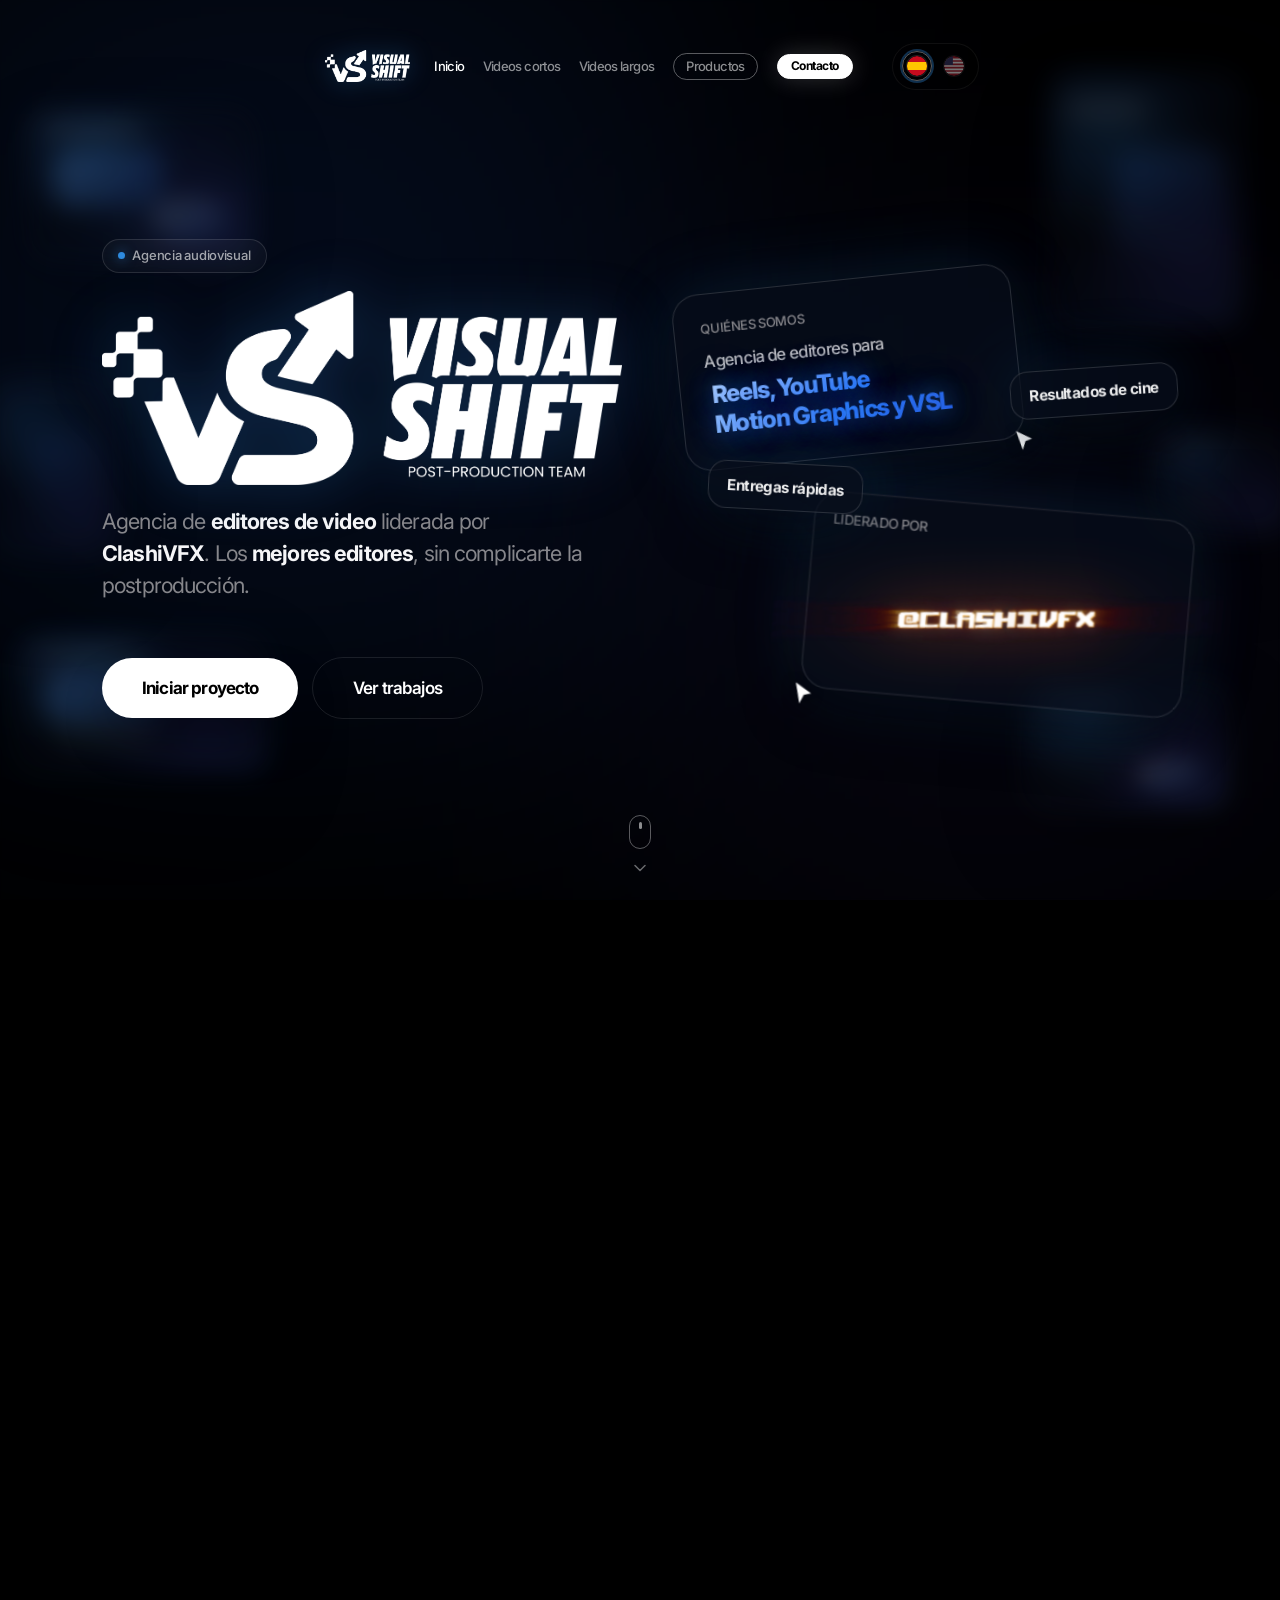
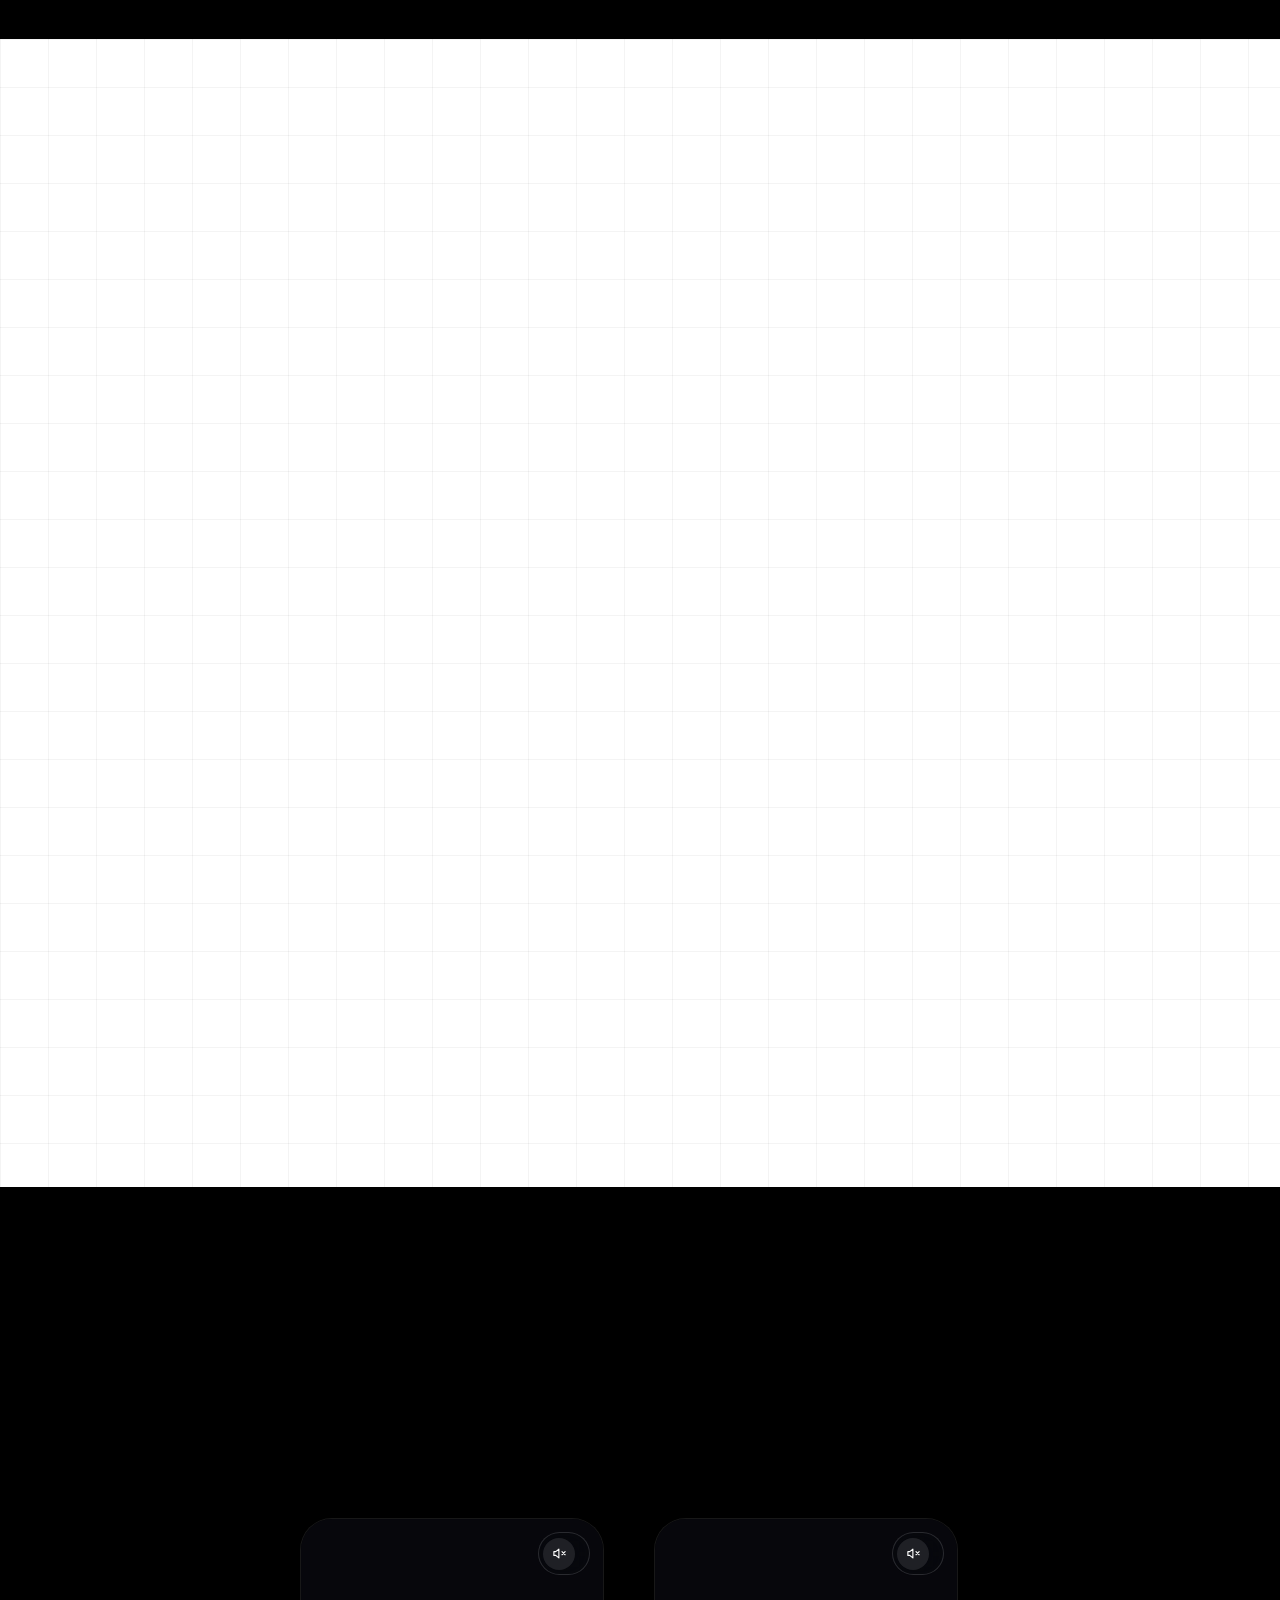
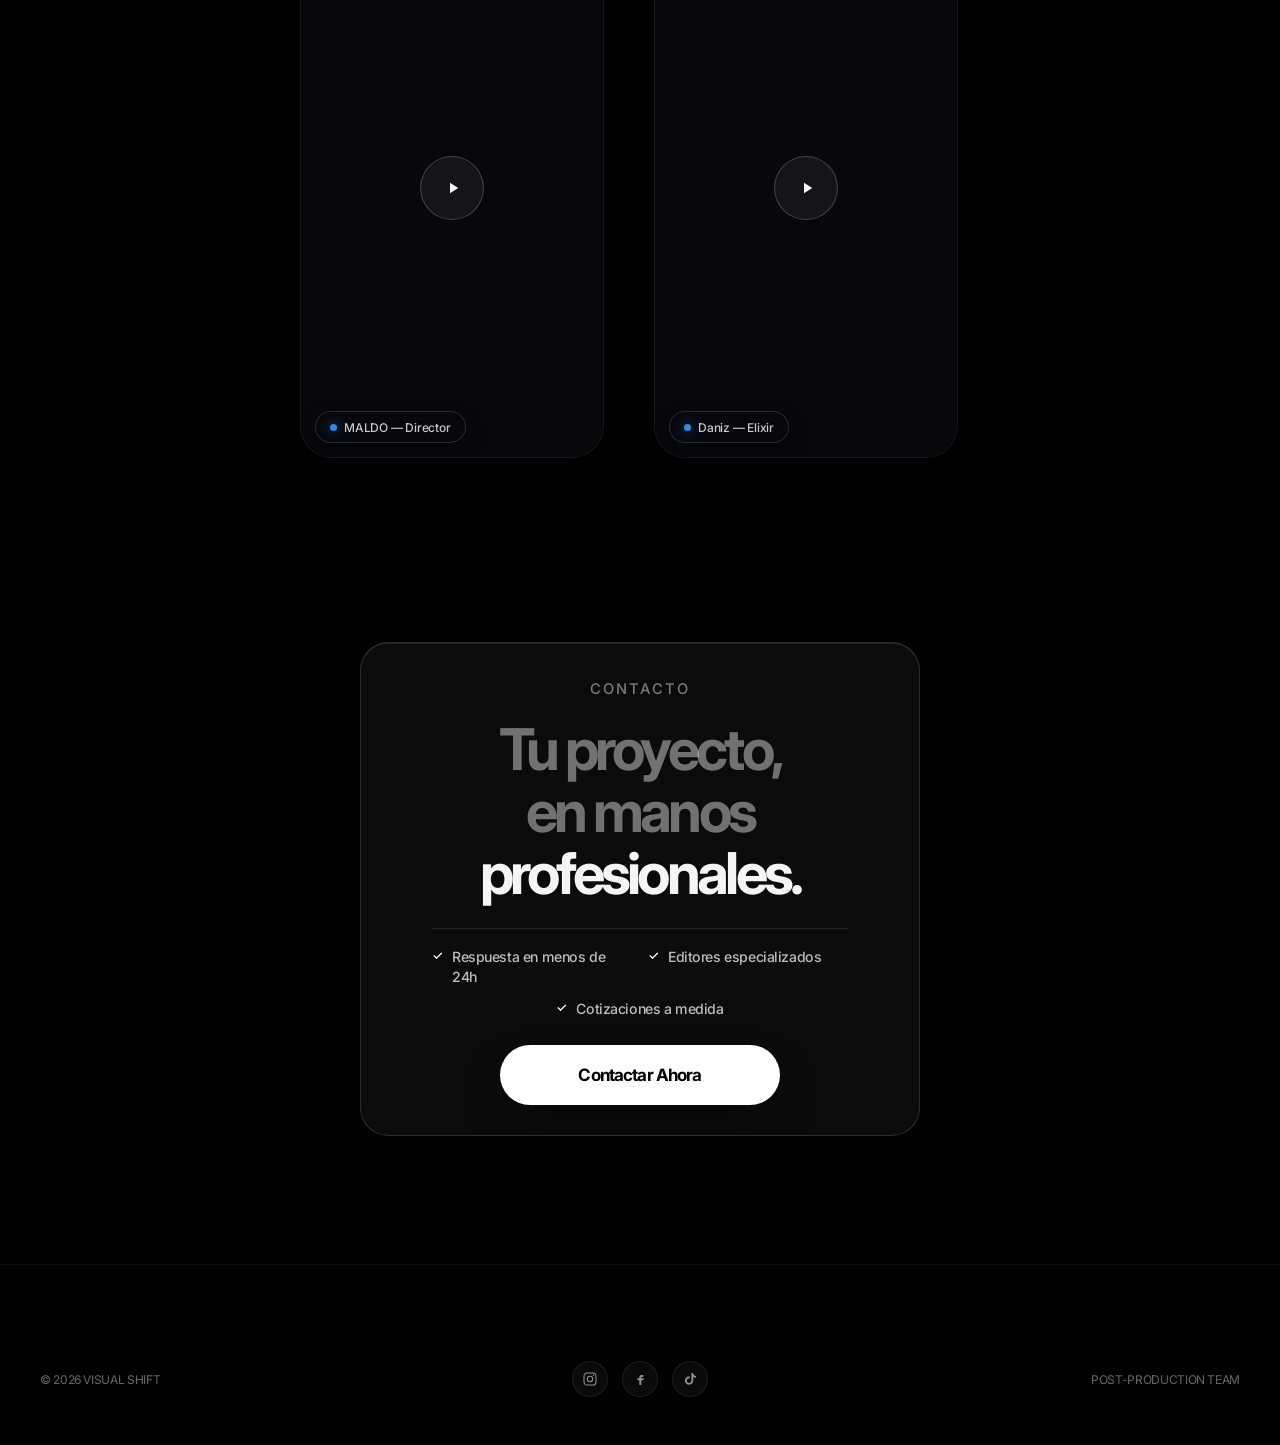
==== commit 2a0f24dc: "Add files via upload" ====
--- a/index.html
+++ b/index.html
@@ -11,9 +11,9 @@
   <link href="https://fonts.googleapis.com/css2?family=Inter:wght@400;500;600;700;800&display=swap" rel="stylesheet">
   <link rel="stylesheet" href="css/variables.css">
   <link rel="stylesheet" href="css/base.css">
-  <link rel="stylesheet" href="css/animations.css?v=20261020f">
-  <link rel="stylesheet" href="css/components.css?v=20261020f">
-  <link rel="stylesheet" href="css/pages.css?v=20261020f">
+  <link rel="stylesheet" href="css/animations.css?v=20261020h">
+  <link rel="stylesheet" href="css/components.css?v=20261020h">
+  <link rel="stylesheet" href="css/pages.css?v=20261020h">
 </head>
 <body data-page="index">
   <div class="morph-bg" aria-hidden="true">
@@ -460,8 +460,8 @@
     </div>
   </div>
 
-  <script src="js/i18n.js?v=20261020f"></script>
-  <script src="js/video-guard.js?v=20261020f"></script>
-  <script src="js/main.js?v=20261020f"></script>
+  <script src="js/i18n.js?v=20261020h"></script>
+  <script src="js/video-guard.js?v=20261020h"></script>
+  <script src="js/main.js?v=20261020h"></script>
 </body>
 </html>
--- a/css/variables.css
+++ b/css/variables.css
@@ -1,13 +1,13 @@
-﻿:root {
-  --bg: #000000;
-  --white: #ffffff;
-  --text: #f5f5f7;
-  --muted: #86868b;
-  --homeworld: #2e8add;
-  --clarinet: #002552;
-  --ease: cubic-bezier(0.22, 1, 0.36, 1);
-  --glass-bg: rgba(255, 255, 255, 0.015);
-  --glass-border: rgba(255, 255, 255, 0.08);
-  --max: 1200px;
-  --font: "Inter", "SFProWeb", sans-serif;
-}
+:root {
+  --bg: #000000;
+  --white: #ffffff;
+  --text: #f5f5f7;
+  --muted: #86868b;
+  --homeworld: #2E8ADD;
+  --clarinet: #002552;
+  --ease: cubic-bezier(0.22, 1, 0.36, 1);
+  --glass-bg: rgba(255, 255, 255, 0.015);
+  --glass-border: rgba(255, 255, 255, 0.08);
+  --max: 1200px;
+  --font: "Inter", "SFProWeb", sans-serif;
+}
--- a/css/animations.css
+++ b/css/animations.css
@@ -1,129 +1,273 @@
-﻿.morph-bg {
-  position: fixed;
-  inset: 0;
-  z-index: 0;
-  overflow: hidden;
-  background: #000;
-  pointer-events: none;
-}
-
-.blob-premium {
-  position: absolute;
-  filter: blur(140px);
-  opacity: 0.22;
-  animation: morph-shape 25s ease-in-out infinite alternate;
-}
-
-.blob-premium--1 {
-  width: min(800px, 90vw);
-  height: min(800px, 90vw);
-  top: -10%;
-  left: -10%;
-  background: #2563eb;
-  animation: morph-shape 25s ease-in-out infinite alternate,
-             drift-1 25s linear infinite;
-}
-
-.blob-premium--2 {
-  width: min(700px, 80vw);
-  height: min(700px, 80vw);
-  bottom: -5%;
-  right: -5%;
-  background: #312e81;
-  animation: morph-shape 25s ease-in-out infinite alternate,
-             drift-2 30s linear infinite;
-}
-
-.morph-bg__veil {
-  position: absolute;
-  inset: 0;
-  background: rgba(0, 0, 0, 0.5);
-  backdrop-filter: blur(1px);
-}
-
-@keyframes morph-shape {
-  0%,
-  100% {
-    border-radius: 40% 60% 70% 30% / 40% 50% 60% 50%;
-  }
-  34% {
-    border-radius: 70% 30% 50% 50% / 30% 30% 70% 70%;
-  }
-  67% {
-    border-radius: 100% 60% 60% 100% / 100% 100% 60% 60%;
-  }
-}
-
-@keyframes drift-1 {
-  0%,
-  100% {
-    transform: translate(0, 0) scale(1);
-  }
-  33% {
-    transform: translate(50px, -50px) scale(1.1);
-  }
-  66% {
-    transform: translate(-30px, 80px) scale(0.95);
-  }
-}
-
-@keyframes drift-2 {
-  0%,
-  100% {
-    transform: translate(0, 0) scale(1);
-  }
-  33% {
-    transform: translate(-60px, 80px) scale(0.9);
-  }
-  66% {
-    transform: translate(40px, -30px) scale(1.15);
-  }
-}
-
-@keyframes orbit {
-  to {
-    transform: translate(-50%, -50%) rotate(360deg);
-  }
-}
-
-@keyframes orbit-rev {
-  to {
-    transform: translate(-50%, -50%) rotate(-360deg);
-  }
-}
-
-@keyframes scroll-pulse {
-  0%,
-  100% {
-    transform: translateX(-50%) translateY(0);
-    opacity: 0.05;
-  }
-  50% {
-    transform: translateX(-50%) translateY(15px);
-    opacity: 0.2;
-  }
-}
-
-.reveal {
-  opacity: 0;
-  transform: translateY(20px);
-  transition: opacity 1.2s var(--ease), transform 1.2s var(--ease);
-  overflow: visible;
-}
-
-.reveal.is-visible {
-  opacity: 1;
-  transform: none;
-}
-
-.reveal-delay-1 {
-  transition-delay: 0.15s;
-}
-
-.reveal-delay-2 {
-  transition-delay: 0.3s;
-}
-
-.reveal-delay-3 {
-  transition-delay: 0.45s;
-}
+﻿.morph-bg {
+  position: fixed;
+  inset: 0;
+  z-index: 0;
+  overflow: hidden;
+  background: #000;
+  pointer-events: none;
+}
+
+.blob-premium {
+  position: absolute;
+  filter: blur(140px);
+  opacity: 0.22;
+  animation: morph-shape 25s ease-in-out infinite alternate;
+}
+
+.blob-premium--1 {
+  width: min(800px, 90vw);
+  height: min(800px, 90vw);
+  top: -10%;
+  left: -10%;
+  background: #2563eb;
+  animation: morph-shape 25s ease-in-out infinite alternate,
+             drift-1 25s linear infinite;
+}
+
+.blob-premium--2 {
+  width: min(700px, 80vw);
+  height: min(700px, 80vw);
+  bottom: -5%;
+  right: -5%;
+  background: #312e81;
+  animation: morph-shape 25s ease-in-out infinite alternate,
+             drift-2 30s linear infinite;
+}
+
+.morph-bg__veil {
+  position: absolute;
+  inset: 0;
+  background: rgba(0, 0, 0, 0.5);
+  backdrop-filter: blur(1px);
+}
+
+@keyframes morph-shape {
+  0%,
+  100% {
+    border-radius: 40% 60% 70% 30% / 40% 50% 60% 50%;
+  }
+  34% {
+    border-radius: 70% 30% 50% 50% / 30% 30% 70% 70%;
+  }
+  67% {
+    border-radius: 100% 60% 60% 100% / 100% 100% 60% 60%;
+  }
+}
+
+@keyframes drift-1 {
+  0%,
+  100% {
+    transform: translate(0, 0) scale(1);
+  }
+  33% {
+    transform: translate(50px, -50px) scale(1.1);
+  }
+  66% {
+    transform: translate(-30px, 80px) scale(0.95);
+  }
+}
+
+@keyframes drift-2 {
+  0%,
+  100% {
+    transform: translate(0, 0) scale(1);
+  }
+  33% {
+    transform: translate(-60px, 80px) scale(0.9);
+  }
+  66% {
+    transform: translate(40px, -30px) scale(1.15);
+  }
+}
+
+@keyframes orbit {
+  to {
+    transform: translate(-50%, -50%) rotate(360deg);
+  }
+}
+
+@keyframes orbit-rev {
+  to {
+    transform: translate(-50%, -50%) rotate(-360deg);
+  }
+}
+
+@keyframes scroll-dot {
+  0% {
+    transform: translateY(0);
+    opacity: 1;
+  }
+  70% {
+    transform: translateY(10px);
+    opacity: 0;
+  }
+  100% {
+    transform: translateY(0);
+    opacity: 0;
+  }
+}
+
+@keyframes scroll-arrow {
+  0%,
+  100% {
+    transform: translateY(0);
+    opacity: 0.45;
+  }
+  50% {
+    transform: translateY(6px);
+    opacity: 1;
+  }
+}
+
+@keyframes float-drift {
+  0%,
+  100% {
+    transform: rotate(var(--tilt, -6deg)) translateY(0) scale(var(--scale, 1));
+  }
+  50% {
+    transform: rotate(var(--tilt, -6deg)) translateY(-10px) scale(var(--scale, 1));
+  }
+}
+
+@keyframes cursor-nudge {
+  0%,
+  100% {
+    transform: translate(0, 0);
+  }
+  50% {
+    transform: translate(4px, 6px);
+  }
+}
+
+@keyframes ghost-float {
+  0%,
+  100% {
+    transform:
+      rotateX(var(--gx, 0deg))
+      rotateY(var(--gy, 0deg))
+      rotateZ(var(--gz, 0deg))
+      translate3d(0, 0, 0);
+  }
+  50% {
+    transform:
+      rotateX(calc(var(--gx, 0deg) + 4deg))
+      rotateY(calc(var(--gy, 0deg) - 3deg))
+      rotateZ(var(--gz, 0deg))
+      translate3d(8px, -14px, 24px);
+  }
+}
+
+@keyframes flip-tick {
+  0% {
+    transform: rotateX(0deg);
+    opacity: 1;
+  }
+  70% {
+    opacity: 1;
+  }
+  100% {
+    transform: rotateX(-90deg);
+    opacity: 0.35;
+  }
+}
+
+.reveal {
+  opacity: 0;
+  filter: blur(14px);
+  transform: translateY(28px);
+  transition:
+    opacity 1.35s var(--ease),
+    transform 1.35s var(--ease),
+    filter 1.35s var(--ease);
+  overflow: visible;
+  will-change: opacity, transform, filter;
+}
+
+.reveal.is-visible {
+  opacity: 1;
+  filter: blur(0);
+  transform: none;
+}
+
+.reveal-delay-1 {
+  transition-delay: 0.16s;
+}
+
+.reveal-delay-2 {
+  transition-delay: 0.32s;
+}
+
+.reveal-delay-3 {
+  transition-delay: 0.48s;
+}
+
+.gallery-item.reveal {
+  opacity: 0;
+  filter: blur(20px);
+  transform: translateY(40px) scale(0.985);
+  transition:
+    opacity 1.2s var(--ease),
+    transform 1.2s var(--ease),
+    filter 1.2s var(--ease);
+  will-change: opacity, transform, filter;
+}
+
+.gallery-item.reveal.is-visible {
+  opacity: 1;
+  filter: blur(0);
+  transform: none;
+}
+
+.page-hero__lead.reveal {
+  opacity: 0;
+  filter: blur(12px);
+  transform: translateY(18px);
+  transition:
+    opacity 1.15s var(--ease),
+    transform 1.15s var(--ease),
+    filter 1.15s var(--ease);
+}
+
+.page-hero__lead.reveal.is-visible {
+  opacity: 1;
+  filter: blur(0);
+  transform: none;
+}
+
+.btn.reveal {
+  overflow: visible;
+  opacity: 0;
+  filter: blur(14px);
+  transform: translateY(28px);
+  transition:
+    opacity 1.35s var(--ease),
+    transform 1.35s var(--ease),
+    filter 1.35s var(--ease);
+  will-change: opacity, transform, filter;
+}
+
+.btn.reveal.is-visible {
+  opacity: 1;
+  filter: blur(0);
+  transform: none;
+}
+
+.btn.reveal.reveal-delay-1 {
+  transition-delay: 0.16s;
+}
+
+.btn.reveal.reveal-delay-2 {
+  transition-delay: 0.32s;
+}
+
+.btn.reveal.reveal-delay-3 {
+  transition-delay: 0.48s;
+}
+
+.btn.reveal.is-visible:hover {
+  transform: scale(1.05);
+}
+
+.btn.reveal.is-visible:active {
+  transform: scale(0.95);
+}
--- a/css/components.css
+++ b/css/components.css
@@ -1,4 +1,4 @@
-﻿.glass-minimal {
+.glass-minimal {
   background: var(--glass-bg);
   backdrop-filter: blur(60px);
   -webkit-backdrop-filter: blur(60px);
@@ -44,6 +44,8 @@
   z-index: 100;
   display: flex;
   justify-content: center;
+  align-items: center;
+  gap: 0.55rem;
   padding: 2.5rem 1.5rem;
   pointer-events: none;
 }
@@ -60,7 +62,8 @@
   transition: background 0.7s var(--ease), border-color 0.7s var(--ease), box-shadow 0.7s var(--ease);
 }
 
-.nav.is-scrolled .nav__inner {
+.nav.is-scrolled .nav__inner,
+.nav.is-scrolled .nav__lang {
   background: rgba(0, 0, 0, 0.4);
   backdrop-filter: blur(60px);
   -webkit-backdrop-filter: blur(60px);
@@ -95,6 +98,13 @@
 }
 
 .nav__links {
+  display: flex;
+  align-items: center;
+  flex-wrap: nowrap;
+  gap: 1.15rem;
+}
+
+.nav__primary {
   display: flex;
   align-items: center;
   flex-wrap: nowrap;
@@ -138,6 +148,58 @@
   background: #fff;
   border-color: #fff;
   transform: scale(1.04);
+}
+
+.nav__lang {
+  pointer-events: auto;
+  display: inline-flex;
+  align-items: center;
+  justify-content: center;
+  gap: 0.4rem;
+  flex-shrink: 0;
+  height: 100%;
+  min-height: 2.7rem;
+  padding: 0.45rem 0.6rem;
+  border-radius: 999px;
+  background: rgba(0, 0, 0, 0.28);
+  backdrop-filter: blur(40px);
+  -webkit-backdrop-filter: blur(40px);
+  border: 1px solid rgba(255, 255, 255, 0.06);
+  transition: background 0.7s var(--ease), border-color 0.7s var(--ease), box-shadow 0.7s var(--ease);
+}
+
+.nav__lang-btn {
+  display: inline-flex;
+  align-items: center;
+  justify-content: center;
+  width: 30px;
+  height: 30px;
+  padding: 0;
+  border: 1px solid transparent;
+  border-radius: 999px;
+  background: transparent;
+  cursor: pointer;
+  opacity: 0.45;
+  transition: opacity 0.3s ease, transform 0.3s var(--ease), border-color 0.3s ease, box-shadow 0.3s ease;
+}
+
+.nav__lang-btn svg {
+  width: 20px;
+  height: 20px;
+  border-radius: 50%;
+  display: block;
+  box-shadow: 0 0 0 1px rgba(255, 255, 255, 0.12);
+}
+
+.nav__lang-btn:hover {
+  opacity: 0.85;
+  transform: scale(1.06);
+}
+
+.nav__lang-btn.is-active {
+  opacity: 1;
+  border-color: rgba(255, 255, 255, 0.35);
+  box-shadow: 0 0 0 2px rgba(46, 138, 221, 0.35);
 }
 
 .nav__cta,
@@ -167,20 +229,28 @@
 
 .nav__toggle {
   display: none;
-  width: 40px;
-  height: 40px;
+  width: 34px;
+  height: 34px;
+  flex-shrink: 0;
   align-items: center;
   justify-content: center;
+  border-radius: 999px;
+  border: 1px solid transparent;
+  background: transparent;
+  cursor: pointer;
+  transition: border-color 0.3s ease, background 0.3s ease;
 }
 
 .nav__toggle span,
 .nav__toggle span::before,
 .nav__toggle span::after {
   display: block;
-  width: 18px;
-  height: 1px;
-  background: rgba(255, 255, 255, 0.7);
+  width: 16px;
+  height: 1.5px;
+  background: rgba(255, 255, 255, 0.85);
   position: relative;
+  border-radius: 2px;
+  transition: transform 0.3s var(--ease), opacity 0.3s ease, top 0.3s var(--ease);
 }
 
 .nav__toggle span::before,
@@ -191,27 +261,52 @@
 }
 
 .nav__toggle span::before {
-  top: -6px;
+  top: -5px;
 }
 
 .nav__toggle span::after {
-  top: 6px;
+  top: 5px;
+}
+
+.nav__inner.is-menu-open .nav__toggle {
+  border-color: rgba(255, 255, 255, 0.18);
+  background: rgba(255, 255, 255, 0.06);
+}
+
+.nav__inner.is-menu-open .nav__toggle span {
+  background: transparent;
+}
+
+.nav__inner.is-menu-open .nav__toggle span::before {
+  top: 0;
+  transform: rotate(45deg);
+}
+
+.nav__inner.is-menu-open .nav__toggle span::after {
+  top: 0;
+  transform: rotate(-45deg);
 }
 
 @media (max-width: 900px) {
   .nav {
-    padding: calc(0.55rem + env(safe-area-inset-top, 0px)) 0.55rem 0.55rem;
+    padding: calc(0.7rem + env(safe-area-inset-top, 0px)) 0.65rem 0.65rem;
+    gap: 0.4rem;
+    justify-content: center;
   }
 
   .nav__inner {
-    width: 100%;
+    position: relative;
+    width: fit-content;
+    max-width: calc(100% - 4rem);
+    flex: 0 1 auto;
+    min-width: 0;
     flex-wrap: nowrap;
-    justify-content: space-between;
+    justify-content: center;
     align-items: center;
-    gap: clamp(0.2rem, 1vw, 0.5rem);
-    padding: 0.7rem clamp(0.6rem, 2.2vw, 0.95rem);
+    gap: 0.55rem;
+    padding: 0.65rem 0.8rem;
     border-radius: 999px;
-    overflow: hidden;
+    overflow: visible;
     background: rgba(0, 0, 0, 0.45);
     backdrop-filter: blur(60px);
     -webkit-backdrop-filter: blur(60px);
@@ -222,30 +317,40 @@
     width: auto;
     justify-content: center;
     padding-top: 0;
-    flex-shrink: 1;
+    flex-shrink: 0;
     min-width: 0;
+    margin-right: 0;
   }
 
   .nav__brand img {
-    height: 24px;
+    height: 28px;
     width: auto;
-    max-width: clamp(44px, 16vw, 82px);
+    max-width: clamp(72px, 26vw, 118px);
     object-fit: contain;
     object-position: left center;
     filter: none;
   }
 
   .nav__toggle {
-    display: none;
+    display: inline-flex;
+    order: 2;
+    width: 40px;
+    height: 40px;
+  }
+
+  .nav__toggle span,
+  .nav__toggle span::before,
+  .nav__toggle span::after {
+    width: 18px;
   }
 
   .nav__links {
     position: static;
     flex-direction: row;
     flex-wrap: nowrap;
-    justify-content: space-evenly;
+    justify-content: flex-end;
     align-items: center;
-    gap: clamp(0.15rem, 0.8vw, 0.45rem);
+    gap: 0.4rem;
     width: auto;
     min-width: 0;
     padding: 0;
@@ -255,33 +360,104 @@
     background: none;
     border: none;
     border-radius: 0;
-    flex: 1;
-  }
-
-  .nav__links a {
-    width: auto;
-    text-align: center;
-    padding: 0;
+    flex: 0 0 auto;
+    order: 3;
+  }
+
+  .nav__primary {
+    display: none;
+    position: absolute;
+    top: calc(100% + 0.45rem);
+    left: 0;
+    right: 0;
+    flex-direction: column;
+    align-items: stretch;
+    gap: 0.15rem;
+    padding: 0.45rem;
+    border-radius: 18px;
+    background: rgba(0, 0, 0, 0.72);
+    backdrop-filter: blur(60px);
+    -webkit-backdrop-filter: blur(60px);
+    border: 1px solid rgba(255, 255, 255, 0.1);
+    box-shadow: 0 18px 40px rgba(0, 0, 0, 0.45);
+    z-index: 130;
+  }
+
+  .nav__inner.is-menu-open .nav__primary {
+    display: flex;
+  }
+
+  .nav__primary a {
+    width: 100%;
+    text-align: left;
+    padding: 0.72rem 0.9rem;
+    border-radius: 12px;
+    font-size: 0.92rem;
+    font-weight: 500;
+    letter-spacing: -0.04em;
+    color: rgba(255, 255, 255, 0.72);
+    white-space: nowrap;
+  }
+
+  .nav__primary a:hover,
+  .nav__primary a.is-active {
+    color: #fff;
+    background: rgba(255, 255, 255, 0.08);
+  }
+
+  /* Productos dentro del menú: mismo look que el resto */
+  .nav__primary a.nav__shop {
     border: none;
-    font-size: clamp(8px, 2.5vw, 11px);
-    white-space: nowrap;
+    border-radius: 12px;
+    padding: 0.72rem 0.9rem;
+    font-size: 0.92rem;
+    font-weight: 500;
+    color: rgba(255, 255, 255, 0.72);
+    background: transparent;
+    transform: none;
+  }
+
+  .nav__primary a.nav__shop:hover {
+    color: #fff;
+    background: rgba(255, 255, 255, 0.08);
+    border-color: transparent;
+    transform: none;
+  }
+
+  .nav__label-full {
+    display: inline;
+  }
+
+  .nav__label-short {
+    display: none;
   }
 
   .nav__links a.nav__cta {
-    padding: 0.36rem clamp(0.3rem, 1.6vw, 0.6rem);
-    font-size: clamp(8px, 2.5vw, 11px);
+    padding: 0.5rem 0.9rem;
+    font-size: 12px;
     font-weight: 700;
     color: #000;
     background: #fff;
     border: 1px solid #fff;
   }
 
-  .nav__links a.nav__shop {
-    padding: 0.36rem clamp(0.3rem, 1.6vw, 0.6rem);
-    font-size: clamp(8px, 2.5vw, 11px);
-    font-weight: 700;
-    color: #fff;
-    border: 1px solid rgba(255, 255, 255, 0.35);
+  .nav__lang {
+    gap: 0.3rem;
+    padding: 0.5rem 0.55rem;
+    background: rgba(0, 0, 0, 0.45);
+    backdrop-filter: blur(60px);
+    -webkit-backdrop-filter: blur(60px);
+    border: 1px solid rgba(255, 255, 255, 0.06);
+  }
+
+  .nav__lang-btn {
+    width: 28px;
+    height: 28px;
+  }
+
+  .nav__lang-btn svg {
+    width: 18px;
+    height: 18px;
   }
 
   .btn--ghost,
@@ -300,7 +476,9 @@
   }
 
   .video-card__label {
-    padding: 1rem 0.85rem 0.8rem;
+    left: 0.7rem;
+    bottom: 0.7rem;
+    padding: 0.35rem 0.75rem;
     font-size: 11px;
   }
 
@@ -308,22 +486,30 @@
     padding: 3.5rem 1.15rem 2rem;
   }
 
-  .footer__inner {
-    justify-content: center;
+  .footer:not(.footer--dock) .footer__inner {
+    grid-template-columns: 1fr;
+    justify-items: center;
     text-align: center;
-    gap: 0.75rem;
+    gap: 1rem;
+  }
+
+  .footer:not(.footer--dock) .footer__copy,
+  .footer:not(.footer--dock) .footer__meta {
+    justify-self: center;
+    text-align: center;
   }
 }
 
 /* En pantallas angostas los enlaces usan su etiqueta corta para que
    la barra entre completa sin desplazamiento. */
 @media (max-width: 560px) {
-  .nav__label-full {
+  /* Desktop-narrow labels no longer needed; mobile uses hamburger */
+  .nav__primary .nav__label-full {
+    display: inline;
+  }
+
+  .nav__primary .nav__label-short {
     display: none;
-  }
-
-  .nav__label-short {
-    display: inline;
   }
 }
 
@@ -403,11 +589,10 @@
 .footer__inner {
   width: min(100%, var(--max));
   margin-inline: auto;
-  display: flex;
-  flex-wrap: wrap;
-  justify-content: space-between;
-  align-items: center;
-  gap: 2rem;
+  display: grid;
+  grid-template-columns: 1fr auto 1fr;
+  align-items: center;
+  gap: 1.5rem;
   font-size: 12px;
   font-weight: 400;
   letter-spacing: -0.03em;
@@ -416,12 +601,45 @@
   color: rgba(255, 255, 255, 0.4);
 }
 
-.footer a {
-  transition: color 0.4s ease;
-}
-
-.footer a:hover {
+.footer__copy {
+  justify-self: start;
+}
+
+.footer__meta {
+  justify-self: end;
+  text-align: right;
+}
+
+.footer__social {
+  display: inline-flex;
+  align-items: center;
+  justify-content: center;
+  gap: 0.85rem;
+}
+
+.footer__social-link {
+  display: grid;
+  place-items: center;
+  width: 36px;
+  height: 36px;
+  border-radius: 50%;
+  color: rgba(255, 255, 255, 0.55);
+  background: rgba(255, 255, 255, 0.04);
+  border: 1px solid rgba(255, 255, 255, 0.08);
+  transition: color 0.35s ease, background 0.35s ease, border-color 0.35s ease, transform 0.35s var(--ease);
+}
+
+.footer__social-link svg {
+  width: 16px;
+  height: 16px;
+  display: block;
+}
+
+.footer__social-link:hover {
   color: #fff;
+  background: rgba(46, 138, 221, 0.18);
+  border-color: rgba(46, 138, 221, 0.45);
+  transform: translateY(-2px);
 }
 
 /* Video cards */
@@ -451,6 +669,18 @@
   height: 100%;
   object-fit: cover;
   background: #0a0a12;
+  -webkit-user-drag: none;
+  user-select: none;
+  -webkit-touch-callout: none;
+  pointer-events: none;
+}
+
+.video-card video::-webkit-media-controls,
+.video-card video::-webkit-media-controls-enclosure,
+.video-card video::-webkit-media-controls-panel,
+.video-card video::-webkit-media-controls-download-button {
+  display: none !important;
+  -webkit-appearance: none;
 }
 
 .video-card__overlay {
@@ -472,15 +702,41 @@
   transform: none;
 }
 
-.video-card.is-playing .video-card__overlay,
-.video-card.is-playing .video-card__label {
+.video-card.is-playing video {
+  pointer-events: none;
+}
+
+.testimonial-card .video-card__overlay {
+  z-index: 4;
+}
+
+.testimonial-card.is-playing .video-card__overlay {
   opacity: 0;
-  visibility: hidden;
+  background: transparent;
+  pointer-events: auto;
+}
+
+.testimonial-card.is-playing .video-card__overlay:hover {
+  opacity: 1;
+  background: rgba(0, 0, 0, 0.28);
+}
+
+.testimonial-card video::-webkit-media-controls,
+.testimonial-card video::-webkit-media-controls-enclosure {
+  display: none !important;
+}
+
+.testimonial-card .video-audio {
+  z-index: 14;
+  opacity: 1;
+  pointer-events: auto;
+}
+
+.testimonial-card.is-playing .video-card__label {
+  bottom: 0.85rem;
+  opacity: 1;
+  visibility: visible;
   pointer-events: none;
-}
-
-.video-card.is-playing video {
-  pointer-events: auto;
 }
 
 .video-card:hover .video-card__overlay {
@@ -508,16 +764,112 @@
 
 .video-card__label {
   position: absolute;
-  bottom: 0;
-  left: 0;
-  right: 0;
-  padding: 1.5rem 1.5rem 1.25rem;
-  background: linear-gradient(transparent, rgba(0, 0, 0, 0.7));
+  left: 0.85rem;
+  bottom: 0.85rem;
+  z-index: 5;
+  display: inline-flex;
+  align-items: center;
+  gap: 0.45rem;
+  width: fit-content;
+  max-width: calc(100% - 1.7rem);
+  margin: 0;
+  padding: 0.4rem 0.9rem;
+  border-radius: 999px;
+  border: 1px solid rgba(255, 255, 255, 0.14);
+  background: rgba(8, 10, 16, 0.55);
+  backdrop-filter: blur(14px);
+  -webkit-backdrop-filter: blur(14px);
+  box-shadow: 0 10px 24px rgba(0, 0, 0, 0.28);
   font-family: var(--font);
   font-size: 12px;
   font-weight: 500;
-  letter-spacing: -0.05em;
+  letter-spacing: -0.02em;
   color: rgba(255, 255, 255, 0.78);
+  white-space: nowrap;
+  overflow: hidden;
+  text-overflow: ellipsis;
+}
+
+.video-card__label::before {
+  content: "";
+  width: 7px;
+  height: 7px;
+  flex-shrink: 0;
+  border-radius: 50%;
+  background: #2E8ADD;
+  box-shadow: 0 0 12px rgba(46, 138, 221, 0.7);
+}
+
+.video-audio {
+  position: absolute;
+  top: 0.8rem;
+  right: 0.8rem;
+  z-index: 8;
+  display: flex;
+  align-items: center;
+  gap: 0.4rem;
+  padding: 0.3rem 0.45rem 0.3rem 0.3rem;
+  border-radius: 999px;
+  background: rgba(8, 10, 16, 0.55);
+  border: 1px solid rgba(255, 255, 255, 0.14);
+  backdrop-filter: blur(14px);
+  -webkit-backdrop-filter: blur(14px);
+  opacity: 1;
+  transform: none;
+  pointer-events: auto;
+  transition: background 0.3s ease, border-color 0.3s ease;
+}
+
+.video-card.is-audible .video-audio {
+  background: rgba(8, 10, 16, 0.72);
+  border-color: rgba(46, 138, 221, 0.4);
+}
+
+.video-audio__toggle {
+  width: 32px;
+  height: 32px;
+  border: 0;
+  border-radius: 50%;
+  display: grid;
+  place-items: center;
+  background: rgba(255, 255, 255, 0.1);
+  color: #fff;
+  cursor: pointer;
+  flex-shrink: 0;
+  transition: background 0.25s ease, transform 0.25s var(--ease);
+}
+
+.video-audio__toggle:hover {
+  background: rgba(46, 138, 221, 0.35);
+  transform: scale(1.05);
+}
+
+.video-audio__toggle svg {
+  width: 15px;
+  height: 15px;
+  display: block;
+}
+
+.video-audio__volume {
+  width: 0;
+  min-width: 0;
+  opacity: 0;
+  height: 4px;
+  margin: 0;
+  padding: 0;
+  accent-color: #2e8add;
+  cursor: pointer;
+  transition: width 0.3s var(--ease), opacity 0.25s ease;
+}
+
+.video-card.is-audible .video-audio__volume {
+  width: 78px;
+  min-width: 78px;
+  opacity: 1;
+}
+
+.video-audio__volume:disabled {
+  cursor: default;
 }
 
 /* Lightbox */
--- a/css/pages.css
+++ b/css/pages.css
@@ -1,4 +1,4 @@
-﻿/* Hero */
+/* Hero */
 .hero {
   min-height: 100vh;
   min-height: 100svh;
@@ -7,83 +7,331 @@
   flex-direction: column;
   align-items: center;
   justify-content: center;
-  padding: clamp(7.5rem, 15vh, 12rem) 1.5rem clamp(3rem, 8vh, 5rem);
-  gap: clamp(2rem, 4vh, 3rem);
+  padding: clamp(7rem, 12vh, 9rem) 1.25rem clamp(2.5rem, 6vh, 4rem);
   position: relative;
-  overflow: visible;
+  overflow: hidden;
+  perspective: 1400px;
+}
+
+.hero__stage {
+  position: relative;
+  z-index: 20;
+  width: min(100%, 1240px);
+  display: flex;
+  flex-direction: column;
+  align-items: center;
+  justify-content: center;
+  gap: 1.35rem;
 }
 
 @media (min-width: 900px) {
-  .hero {
-    flex-direction: row;
+  .hero__stage {
+    display: grid;
+    grid-template-columns: minmax(0, 520px) 500px;
+    grid-template-rows: auto auto;
     align-items: center;
     justify-content: center;
-    padding-inline: clamp(2.5rem, 5vw, 6rem);
-    gap: clamp(2rem, 4vw, 4rem);
-  }
-}
-
-@media (min-width: 900px) and (max-height: 780px) {
-  .hero {
-    padding-top: 7.5rem;
-  }
-
-  .hero__title {
-    font-size: clamp(2.6rem, 5.5vw, 4.25rem);
+    column-gap: 3.5rem;
+    row-gap: 1.75rem;
+    padding-inline: clamp(1.5rem, 3vw, 2.5rem);
+  }
+
+  .hero__copy {
+    grid-column: 1;
+    grid-row: 1;
+  }
+
+  .hero__actions {
+    grid-column: 1;
+    grid-row: 2;
+    justify-self: start;
+  }
+
+  .hero__side {
+    grid-column: 2;
+    grid-row: 1 / span 2;
+    align-self: center;
+  }
+}
+
+/* Blurred perspective video-like frames (decorative) */
+.hero__ghosts {
+  position: absolute;
+  inset: 0;
+  z-index: 1;
+  pointer-events: none;
+  overflow: hidden;
+}
+
+.ghost-frame {
+  position: absolute;
+  border-radius: 22px;
+  border: 1px solid rgba(255, 255, 255, 0.08);
+  background: rgba(10, 16, 32, 0.55);
+  box-shadow:
+    0 30px 80px rgba(0, 0, 0, 0.55),
+    0 0 40px rgba(46, 138, 221, 0.08);
+  overflow: hidden;
+  opacity: 0.55;
+  filter: blur(10px);
+  transform-style: preserve-3d;
+  animation: ghost-float 12s ease-in-out infinite;
+}
+
+.ghost-frame__inner {
+  position: relative;
+  width: 100%;
+  height: 100%;
+  background:
+    radial-gradient(circle at 30% 25%, rgba(46, 138, 221, 0.35), transparent 45%),
+    radial-gradient(circle at 75% 70%, rgba(49, 46, 129, 0.45), transparent 50%),
+    linear-gradient(160deg, #0a1224 0%, #05080f 55%, #0d1830 100%);
+  overflow: hidden;
+}
+
+.ghost-frame__bar {
+  position: absolute;
+  top: 10%;
+  left: 8%;
+  width: 42%;
+  height: 8%;
+  border-radius: 6px;
+  background: rgba(255, 255, 255, 0.18);
+}
+
+.ghost-frame__blob {
+  position: absolute;
+  border-radius: 18px;
+  filter: blur(2px);
+}
+
+.ghost-frame__blob--a {
+  width: 48%;
+  height: 36%;
+  top: 28%;
+  left: 12%;
+  background: linear-gradient(135deg, rgba(96, 165, 250, 0.55), rgba(37, 99, 235, 0.2));
+}
+
+.ghost-frame__blob--b {
+  width: 34%;
+  height: 28%;
+  bottom: 14%;
+  right: 12%;
+  background: linear-gradient(135deg, rgba(191, 219, 254, 0.35), rgba(46, 138, 221, 0.15));
+  border-radius: 50%;
+}
+
+.ghost-frame__blob--c {
+  width: 58%;
+  height: 42%;
+  top: 30%;
+  right: 8%;
+  background: linear-gradient(160deg, rgba(59, 130, 246, 0.4), rgba(15, 23, 42, 0.1));
+}
+
+.ghost-frame__blob--d {
+  width: 40%;
+  height: 22%;
+  bottom: 18%;
+  left: 16%;
+  background: rgba(255, 255, 255, 0.08);
+}
+
+.ghost-frame__lines {
+  position: absolute;
+  inset: 55% 12% 18% 12%;
+  background-image: repeating-linear-gradient(
+    to bottom,
+    rgba(255, 255, 255, 0.12) 0 2px,
+    transparent 2px 12px
+  );
+  opacity: 0.45;
+  border-radius: 4px;
+}
+
+.ghost-frame__grid {
+  position: absolute;
+  inset: 22% 10% 16% 10%;
+  background-image:
+    linear-gradient(rgba(255, 255, 255, 0.08) 1px, transparent 1px),
+    linear-gradient(90deg, rgba(255, 255, 255, 0.08) 1px, transparent 1px);
+  background-size: 18px 18px;
+  opacity: 0.4;
+  border-radius: 10px;
+}
+
+.ghost-frame--1 {
+  width: clamp(160px, 18vw, 280px);
+  height: clamp(110px, 12vw, 180px);
+  top: 12%;
+  left: 2%;
+  --gx: -18deg;
+  --gy: 22deg;
+  --gz: -8deg;
+  filter: blur(12px);
+  opacity: 0.48;
+  animation-duration: 14s;
+}
+
+.ghost-frame--2 {
+  width: clamp(140px, 15vw, 230px);
+  height: clamp(180px, 20vw, 300px);
+  top: 8%;
+  right: 3%;
+  --gx: 16deg;
+  --gy: -24deg;
+  --gz: 6deg;
+  filter: blur(14px);
+  opacity: 0.42;
+  animation-duration: 16s;
+  animation-delay: -3s;
+}
+
+.ghost-frame--3 {
+  width: clamp(180px, 20vw, 320px);
+  height: clamp(100px, 11vw, 170px);
+  bottom: 14%;
+  left: 1%;
+  --gx: 12deg;
+  --gy: 28deg;
+  --gz: 4deg;
+  filter: blur(13px);
+  opacity: 0.45;
+  animation-duration: 15s;
+  animation-delay: -6s;
+}
+
+.ghost-frame--4 {
+  width: clamp(150px, 16vw, 250px);
+  height: clamp(95px, 10vw, 150px);
+  bottom: 10%;
+  right: 4%;
+  --gx: -14deg;
+  --gy: -20deg;
+  --gz: -5deg;
+  filter: blur(11px);
+  opacity: 0.5;
+  animation-duration: 13s;
+  animation-delay: -2s;
+}
+
+.ghost-frame--5 {
+  width: clamp(90px, 10vw, 150px);
+  height: clamp(120px, 14vw, 210px);
+  top: 42%;
+  left: -1%;
+  --gx: 20deg;
+  --gy: 18deg;
+  --gz: -10deg;
+  filter: blur(16px);
+  opacity: 0.35;
+  animation-duration: 18s;
+  animation-delay: -8s;
+}
+
+.ghost-frame--6 {
+  width: clamp(100px, 11vw, 170px);
+  height: clamp(70px, 8vw, 120px);
+  top: 48%;
+  right: -1%;
+  --gx: -10deg;
+  --gy: -16deg;
+  --gz: 8deg;
+  filter: blur(15px);
+  opacity: 0.38;
+  animation-duration: 17s;
+  animation-delay: -5s;
+}
+
+@media (max-width: 899px) {
+  .ghost-frame--5,
+  .ghost-frame--6 {
+    display: none;
+  }
+
+  .ghost-frame {
+    opacity: 0.32;
+    filter: blur(14px);
+  }
+
+  .ghost-frame--1 {
+    top: 10%;
+    left: -4%;
+  }
+
+  .ghost-frame--2 {
+    top: 12%;
+    right: -6%;
+  }
+
+  .ghost-frame--3 {
+    bottom: 8%;
+    left: -8%;
+  }
+
+  .ghost-frame--4 {
+    bottom: 6%;
+    right: -4%;
   }
 }
 
 .hero__copy {
-  flex: 1;
-  max-width: 56rem;
-  text-align: center;
+  flex: 1 1 auto;
+  max-width: 520px;
+  text-align: left;
   display: flex;
   flex-direction: column;
+  align-items: flex-start;
+  z-index: 20;
+}
+
+.hero__badge {
+  display: inline-flex;
   align-items: center;
-  z-index: 20;
-}
-
-.hero__title {
-  font-family: var(--font);
-  font-weight: 700;
-  font-style: normal;
-  letter-spacing: -0.07em;
-  line-height: 1.05;
-  margin-bottom: 1.5rem;
-  font-size: clamp(3rem, 8vw, 6rem);
-  overflow: visible;
-  color: var(--text);
-}
-
-.hero__title-top {
+  gap: 0.45rem;
+  margin-bottom: 1.15rem;
+  padding: 0.4rem 0.95rem;
+  border-radius: 999px;
+  border: 1px solid rgba(255, 255, 255, 0.12);
+  background: rgba(255, 255, 255, 0.03);
+  font-family: var(--font);
+  font-size: 13px;
+  font-weight: 500;
+  letter-spacing: -0.02em;
+  color: rgba(255, 255, 255, 0.62);
+}
+
+.hero__badge::before {
+  content: "";
+  width: 7px;
+  height: 7px;
+  border-radius: 50%;
+  background: var(--homeworld);
+  box-shadow: 0 0 12px rgba(46, 138, 221, 0.7);
+}
+
+.hero__logo-wrap {
+  margin: 0 0 1.2rem;
+  line-height: 0;
+}
+
+.hero__logo {
   display: block;
-  text-transform: uppercase;
-  letter-spacing: -0.08em;
-  color: var(--text);
-}
-
-.hero__title-top strong {
-  font-weight: 700;
-}
-
-.hero__title-italic {
-  display: block;
-  font-style: normal;
-  font-weight: 400;
-  letter-spacing: -0.06em;
-  color: var(--muted);
-  padding: 0.15em 0;
+  width: min(100%, 520px);
+  height: auto;
+  filter: drop-shadow(0 0 28px rgba(46, 138, 221, 0.28));
 }
 
 .hero__lead {
   font-family: var(--font);
-  font-size: clamp(1.15rem, 2vw, 1.35rem);
+  font-size: clamp(1.12rem, 1.9vw, 1.35rem);
   font-weight: 400;
   color: var(--muted);
-  max-width: 28rem;
-  line-height: 1.45;
-  margin-bottom: 2.5rem;
-  letter-spacing: -0.05em;
+  max-width: 30rem;
+  line-height: 1.5;
+  margin-bottom: 1.75rem;
+  letter-spacing: -0.04em;
 }
 
 .hero__lead strong {
@@ -91,103 +339,714 @@
   font-weight: 700;
 }
 
+.hero__actions {
+  display: flex;
+  flex-wrap: wrap;
+  align-items: center;
+  gap: 0.85rem;
+}
+
 .hero__side {
+  position: relative;
+  width: min(100%, 500px);
+  min-height: 380px;
+  flex: 0 0 auto;
+  z-index: 20;
+}
+
+@media (min-width: 900px) {
+  .hero__side {
+    width: 500px;
+    min-height: 400px;
+  }
+}
+
+/* Floating promo cards */
+.float-card {
+  position: absolute;
+  width: min(100%, 320px);
+  padding: 1.55rem 1.65rem 1.7rem;
+  border-radius: 26px;
+  border: 1px solid rgba(255, 255, 255, 0.14);
+  background: rgba(8, 14, 28, 0.72);
+  box-shadow:
+    0 22px 55px rgba(0, 0, 0, 0.45),
+    0 0 70px rgba(46, 138, 221, 0.18);
+  animation: float-drift 7s ease-in-out infinite;
+  cursor: pointer;
+  transition:
+    transform 0.45s var(--ease),
+    box-shadow 0.45s var(--ease),
+    border-color 0.45s ease,
+    background 0.45s ease;
+  will-change: transform;
+}
+
+.float-card--about {
+  top: 0;
+  left: 0;
+  --tilt: -6deg;
+  --scale: 1;
+  transform: rotate(var(--tilt)) scale(var(--scale));
+  z-index: 2;
+  width: min(100%, 340px);
+}
+
+.float-card--clashi {
+  top: 58%;
+  right: 0;
+  bottom: auto;
+  --tilt: 5deg;
+  --scale: 1.06;
+  transform: rotate(var(--tilt)) scale(var(--scale));
+  animation-delay: -2.4s;
+  z-index: 3;
+  width: min(100%, 360px);
+  padding: 1rem 1.1rem 1.15rem;
+  overflow: visible;
+}
+
+.float-card--mini {
+  width: auto;
+  max-width: 180px;
+  padding: 0.85rem 1.15rem;
+  border-radius: 18px;
+  z-index: 5;
+}
+
+.float-card--speed {
+  top: 46%;
+  left: 6%;
+  --tilt: 3deg;
+  --scale: 1;
+  transform: rotate(var(--tilt)) scale(var(--scale));
+  animation-delay: -1.2s;
+}
+
+.float-card--cine {
+  top: 22%;
+  right: 0;
+  --tilt: -4deg;
+  --scale: 1;
+  transform: rotate(var(--tilt)) scale(var(--scale));
+  animation-delay: -3.1s;
+}
+
+.float-card:hover {
+  animation-play-state: paused;
+  border-color: rgba(255, 255, 255, 0.28);
+  background: rgba(14, 24, 48, 0.88);
+  box-shadow:
+    0 28px 70px rgba(0, 0, 0, 0.55),
+    0 0 100px rgba(46, 138, 221, 0.35);
+  transform: rotate(var(--tilt)) scale(calc(var(--scale) * 1.07)) translateY(-8px);
+}
+
+.float-card--about:hover {
+  z-index: 3;
+}
+
+.float-card--clashi:hover {
+  z-index: 4;
+}
+
+.float-card--mini:hover {
+  z-index: 7;
+}
+
+.float-card--clashi:hover {
+  box-shadow:
+    0 28px 70px rgba(0, 0, 0, 0.55),
+    0 0 90px rgba(255, 120, 40, 0.22);
+}
+
+.float-card .eyebrow {
+  margin-bottom: 0.75rem;
+  font-size: 13px;
+}
+
+.float-card__text {
+  font-family: var(--font);
+  font-size: 1.05rem;
+  font-weight: 500;
+  letter-spacing: -0.04em;
+  line-height: 1.35;
+  color: rgba(255, 255, 255, 0.72);
+  margin-bottom: 0.35rem;
+}
+
+.float-card__highlight {
+  display: flex;
+  flex-direction: column;
+  align-items: flex-start;
+  gap: 0.12em;
+  font-family: var(--font);
+  font-size: clamp(1.25rem, 1.9vw, 1.5rem);
+  font-weight: 800;
+  letter-spacing: -0.055em;
+  line-height: 1.15;
+  margin: 0;
+}
+
+.float-card__highlight span {
+  display: block;
+  white-space: nowrap;
+}
+
+.float-card__mini-text {
+  font-family: var(--font);
+  font-size: 0.95rem;
+  font-weight: 700;
+  letter-spacing: -0.04em;
+  line-height: 1.25;
+  color: rgba(255, 255, 255, 0.92);
+  margin: 0;
+  white-space: nowrap;
+}
+
+.float-card__clashi {
+  display: block;
   width: 100%;
-  z-index: 20;
-}
-
-@media (min-width: 900px) {
+  height: auto;
+  max-height: none;
+  min-height: 120px;
+  object-fit: contain;
+  object-position: center center;
+  transform: scale(1.35);
+  transform-origin: center center;
+  filter: drop-shadow(0 0 22px rgba(255, 100, 30, 0.45));
+  transition: filter 0.45s ease, transform 0.45s var(--ease);
+}
+
+.float-card--clashi:hover .float-card__clashi {
+  filter: drop-shadow(0 0 32px rgba(255, 120, 40, 0.65));
+  transform: scale(1.42);
+}
+
+.float-card__cursor {
+  position: absolute;
+  right: -12px;
+  bottom: -16px;
+  width: 26px;
+  height: 26px;
+  color: #fff;
+  filter: drop-shadow(0 2px 6px rgba(0, 0, 0, 0.55));
+  animation: cursor-nudge 3.2s ease-in-out infinite;
+  pointer-events: none;
+  transition: transform 0.35s var(--ease);
+}
+
+.float-card:hover .float-card__cursor {
+  transform: translate(6px, 8px) scale(1.08);
+}
+
+.float-card__cursor--alt {
+  right: auto;
+  left: -10px;
+  bottom: -20px;
+  animation-delay: -1.1s;
+}
+
+.float-card__cursor svg {
+  display: block;
+  width: 100%;
+  height: 100%;
+}
+
+@media (max-width: 899px) {
+  .hero__stage {
+    display: flex;
+    flex-direction: column;
+    align-items: center;
+    gap: 2rem;
+  }
+
+  /* Mobile order in HTML: texto → tarjetas → botones */
+  .hero__side {
+    order: 2;
+    position: relative;
+    display: flex;
+    flex-direction: column;
+    align-items: center;
+    gap: 0.85rem;
+    width: min(100%, 320px);
+    min-height: 0;
+    margin: 0.35rem 0;
+  }
+
   .hero__copy {
-    flex: 1 1 0;
-    max-width: none;
-    min-width: 0;
-  }
-
-  .hero__side {
-    width: 45%;
-    max-width: 780px;
-    container-type: inline-size;
-  }
+    order: 1;
+    align-items: center;
+    text-align: center;
+    max-width: 100%;
+    width: 100%;
+  }
+
+  .hero__actions {
+    order: 3;
+    justify-content: center;
+    width: 100%;
+    margin-top: 0.55rem;
+  }
+
+  .hero__logo-wrap {
+    display: block;
+    margin: 0 auto 1rem;
+  }
+
+  .hero__logo {
+    width: min(100%, 340px);
+    margin-inline: auto;
+  }
+
+  .hero__badge {
+    margin-bottom: 0.85rem;
+  }
+
+  .hero__lead {
+    margin-bottom: 0;
+    margin-inline: auto;
+  }
+
+  .hero__side .float-card {
+    position: relative;
+    left: auto;
+    right: auto;
+    top: auto;
+    bottom: auto;
+    width: min(100%, 280px);
+    padding: 1.05rem 1.15rem 1.15rem;
+    border-radius: 20px;
+    margin: 0 auto;
+  }
+
+  /* Mobile: mini arriba → quiénes somos → mini abajo; sin Clashi */
+  .float-card--clashi {
+    display: none;
+  }
+
+  .float-card--cine {
+    order: 1;
+    align-self: center;
+    width: auto;
+    max-width: 200px;
+    padding: 0.7rem 0.95rem;
+    --tilt: -3deg;
+    --scale: 1;
+    z-index: 4;
+  }
+
+  .float-card--about {
+    order: 2;
+    align-self: center;
+    width: min(100%, 280px);
+    --tilt: -4deg;
+    --scale: 1;
+    z-index: 2;
+  }
+
+  .float-card--speed {
+    order: 3;
+    align-self: center;
+    width: auto;
+    max-width: 200px;
+    padding: 0.7rem 0.95rem;
+    --tilt: 3deg;
+    --scale: 1;
+    z-index: 4;
+  }
+
+  .float-card--mini {
+    opacity: 1;
+    background: rgba(12, 20, 40, 0.92);
+    border-color: rgba(255, 255, 255, 0.22);
+    box-shadow:
+      0 14px 32px rgba(0, 0, 0, 0.5),
+      0 0 40px rgba(46, 138, 221, 0.22);
+  }
+
+  .float-card__text {
+    font-size: 0.88rem;
+  }
+
+  .float-card__highlight {
+    font-size: 1rem;
+  }
+
+  .float-card__highlight span {
+    white-space: normal;
+  }
+
+  .float-card__mini-text {
+    font-size: 0.82rem;
+    font-weight: 600;
+    color: rgba(255, 255, 255, 0.92);
+    letter-spacing: -0.03em;
+  }
+
+  .float-card__cursor {
+    opacity: 0.45;
+    transform: scale(0.85);
+  }
+}
+
+/* Apple-style section titles */
+.section-title {
+  display: flex;
+  flex-direction: column;
+  align-items: center;
+  text-align: center;
+  margin: 0 auto 3.5rem;
+  width: 100%;
+  max-width: none;
+  padding-inline: 1rem;
+  box-sizing: border-box;
+}
+
+.section-title__eyebrow {
+  font-family: var(--font);
+  font-size: clamp(0.78rem, 1.2vw, 0.92rem);
+  font-weight: 500;
+  letter-spacing: 0.14em;
+  text-transform: uppercase;
+  color: rgba(255, 255, 255, 0.45);
+  margin: 0 0 1.1rem;
+}
+
+.section-title__heading {
+  display: flex;
+  flex-direction: column;
+  align-items: center;
+  font-family: var(--font);
+  font-size: clamp(2.1rem, 5.8vw, 4.8rem);
+  font-weight: 700;
+  letter-spacing: -0.065em;
+  line-height: 1.08;
+  margin: 0;
+  width: 100%;
+}
+
+.section-title__heading--single {
+  flex-direction: row;
+  flex-wrap: wrap;
+  justify-content: center;
+  gap: 0.22em;
+}
+
+.page-hero .section-title__heading--single .section-title__line {
+  width: auto;
+  max-width: 100%;
+  text-align: center;
+  white-space: normal;
+}
+
+.section-title__line {
+  display: block;
+  width: max-content;
+  max-width: 100%;
+  color: rgba(255, 255, 255, 0.42);
+  white-space: nowrap;
+}
+
+.section-title__line--bright {
+  color: #f5f5f7;
+}
+
+@media (max-width: 720px) {
+  .section-title__heading {
+    font-size: clamp(2rem, 9vw, 2.75rem);
+  }
+
+  .section-title__line {
+    width: 100%;
+    max-width: 100%;
+    white-space: normal;
+    overflow-wrap: break-word;
+    text-wrap: balance;
+  }
+}
+
+.section-title.reveal {
+  filter: blur(18px);
+  transform: translateY(40px);
+  transition:
+    opacity 1.5s var(--ease),
+    transform 1.5s var(--ease),
+    filter 1.5s var(--ease);
+}
+
+.section-title.reveal .section-title__eyebrow {
+  opacity: 0;
+  filter: blur(8px);
+  transform: translateY(12px);
+  transition:
+    opacity 1.15s var(--ease),
+    transform 1.15s var(--ease),
+    filter 1.15s var(--ease);
+  transition-delay: 0s;
+}
+
+.section-title.reveal .section-title__line {
+  opacity: 0;
+  filter: blur(14px);
+  transform: translateY(26px);
+  transition:
+    opacity 1.35s var(--ease),
+    transform 1.35s var(--ease),
+    filter 1.35s var(--ease);
+}
+
+.section-title.reveal .section-title__line:nth-child(1) {
+  transition-delay: 0.12s;
+}
+
+.section-title.reveal .section-title__line:nth-child(2) {
+  transition-delay: 0.26s;
+}
+
+.section-title.reveal .section-title__line:nth-child(3) {
+  transition-delay: 0.4s;
+}
+
+.section-title.reveal.is-visible,
+.section-title.reveal.is-visible .section-title__eyebrow,
+.section-title.reveal.is-visible .section-title__line {
+  opacity: 1;
+  filter: blur(0);
+  transform: none;
+}
+
+.section-title.reveal.is-visible .section-title__eyebrow {
+  transition-delay: 0.05s;
+}
+
+.section-title--contact .section-title__heading {
+  font-size: clamp(2.2rem, 6.4vw, 4.8rem);
+}
+
+.section-title--light .section-title__eyebrow {
+  color: #2E8ADD;
+}
+
+.section-title--light .section-title__line {
+  color: #2E8ADD;
+}
+
+.section-title--light .section-title__line--bright {
+  color: #0a0a0a;
 }
 
 .apple-block {
-  width: min(100% - 3rem, 720px);
+  width: 100%;
   margin: 0 auto;
-  padding: 5rem 0 6rem;
+  padding: 5.5rem clamp(1rem, 3vw, 2rem) 6.5rem;
+  text-align: center;
+}
+
+.apple-block__body {
   text-align: left;
-}
-
-.apple-block__num {
-  font-family: var(--font);
-  font-size: clamp(2.8rem, 9vw, 6.5rem);
+  width: fit-content;
+  max-width: 100%;
+  margin-inline: auto;
+}
+
+.apple-block__label {
+  font-family: var(--font);
+  font-size: clamp(0.95rem, 1.5vw, 1.15rem);
+  font-weight: 500;
+  letter-spacing: -0.03em;
+  color: var(--muted);
+  margin: 0 0 1.25rem;
+}
+
+.apple-block__stats {
+  display: grid;
+  grid-template-columns: repeat(2, minmax(0, 1fr));
+  gap: 1rem;
+  margin-top: 2rem;
+  max-width: 40rem;
+}
+
+@media (min-width: 720px) {
+  .apple-block__stats {
+    grid-template-columns: repeat(4, minmax(0, 1fr));
+    max-width: 100%;
+  }
+}
+
+.stat-card {
+  padding: 1.35rem 1.4rem 1.4rem;
+  border-radius: 22px;
+  border: 1px solid rgba(255, 255, 255, 0.12);
+  background: rgba(8, 14, 28, 0.55);
+  cursor: pointer;
+  transition:
+    transform 0.45s var(--ease),
+    box-shadow 0.45s var(--ease),
+    border-color 0.45s ease,
+    background 0.45s ease;
+}
+
+.stat-card:hover {
+  transform: translateY(-6px) scale(1.02);
+  border-color: rgba(255, 255, 255, 0.28);
+  background: rgba(14, 24, 48, 0.82);
+  box-shadow:
+    0 24px 50px rgba(0, 0, 0, 0.4),
+    0 0 70px rgba(46, 138, 221, 0.22);
+}
+
+.stat-card__value {
+  font-family: var(--font);
+  font-size: clamp(1.7rem, 3vw, 2.35rem);
   font-weight: 700;
-  font-style: normal;
-  line-height: 1;
-  letter-spacing: -0.08em;
-  margin: 0 0 1.75rem;
-  color: #fff;
-  overflow: visible;
-  font-variant-numeric: tabular-nums;
-  white-space: nowrap;
-  min-width: 11ch;
-}
-
-.apple-block__copy {
-  font-family: var(--font);
-  font-size: clamp(1.2rem, 2.2vw, 1.45rem);
-  font-weight: 400;
-  font-style: normal;
-  color: var(--muted);
-  line-height: 1.42;
-  letter-spacing: -0.05em;
-  max-width: 34rem;
-  margin: 0 0 3.5rem;
-}
-
-.apple-block__copy strong {
-  color: var(--text);
-  font-weight: 700;
-}
-
-.apple-block__grid {
-  display: grid;
-  grid-template-columns: repeat(3, minmax(0, 1fr));
-  gap: 1.5rem;
-  max-width: 34rem;
-}
-
-.apple-block__grid > div {
-  padding-left: 1.15rem;
-  border-left: 1px solid rgba(255, 255, 255, 0.16);
-}
-
-.apple-block__grid span {
-  display: block;
-  font-family: var(--font);
-  font-size: clamp(1.6rem, 3vw, 2rem);
-  font-weight: 700;
-  color: var(--text);
   letter-spacing: -0.06em;
   line-height: 1.1;
-}
-
-.apple-block__grid small {
-  display: block;
-  margin-top: 0.45rem;
-  font-family: var(--font);
-  font-size: 11px;
-  font-weight: 400;
+  color: var(--text);
+  margin: 0 0 0.35rem;
+}
+
+.stat-card__label {
+  font-family: var(--font);
+  font-size: 0.95rem;
+  font-weight: 500;
   letter-spacing: -0.03em;
-  text-transform: uppercase;
   color: var(--muted);
-  overflow-wrap: anywhere;
+  margin: 0;
+}
+
+/* Apple-smooth flip timer */
+.flip-counter {
+  --digit-size: clamp(2.35rem, 4.2vw + 1rem, 5.4rem);
+  display: flex;
+  flex-wrap: nowrap;
+  align-items: stretch;
+  gap: clamp(5px, 0.75vw, 11px);
+  width: fit-content;
+  max-width: 100%;
+  filter: drop-shadow(0 18px 40px rgba(0, 0, 0, 0.35));
+}
+
+.flip-digit {
+  position: relative;
+  width: var(--digit-size);
+  height: calc(var(--digit-size) * 1.4);
+  border-radius: clamp(10px, 1.1vw, 16px);
+  background: #1c1c1e;
+  border: 1px solid rgba(255, 255, 255, 0.1);
+  box-shadow:
+    inset 0 1px 0 rgba(255, 255, 255, 0.08),
+    inset 0 -1px 0 rgba(0, 0, 0, 0.35);
+  overflow: hidden;
+  flex: 0 0 auto;
+  perspective: 900px;
+}
+
+.flip-digit--sep {
+  width: clamp(0.85rem, 1.6vw, 1.7rem);
+  background: transparent;
+  border: none;
+  box-shadow: none;
+  display: flex;
+  align-items: center;
+  justify-content: center;
+  overflow: visible;
+}
+
+.flip-digit--sep .flip-digit__static {
+  font-family: var(--font);
+  font-size: calc(var(--digit-size, 3rem) * 0.72);
+  font-weight: 600;
+  color: rgba(255, 255, 255, 0.42);
+  line-height: 1;
+  letter-spacing: -0.06em;
+}
+
+.flip-digit__card {
+  position: absolute;
+  inset: 0;
+  display: grid;
+  place-items: center;
+  font-family: var(--font);
+  font-size: calc(var(--digit-size) * 0.72);
+  font-weight: 600;
+  color: #f5f5f7;
+  letter-spacing: -0.06em;
+  line-height: 1;
+  -webkit-font-smoothing: antialiased;
+}
+
+.flip-digit__card--top {
+  clip-path: inset(0 0 50% 0);
+  background: linear-gradient(180deg, #2c2c2e 0%, #232326 100%);
+  z-index: 2;
+}
+
+.flip-digit__card--bottom {
+  clip-path: inset(50% 0 0 0);
+  background: linear-gradient(180deg, #1a1a1c 0%, #121214 100%);
+}
+
+.flip-digit__hinge {
+  position: absolute;
+  left: 0;
+  right: 0;
+  top: 50%;
+  height: 1px;
+  background: rgba(0, 0, 0, 0.55);
+  box-shadow: 0 1px 0 rgba(255, 255, 255, 0.04);
+  z-index: 5;
+  pointer-events: none;
+}
+
+.flip-digit__flap {
+  position: absolute;
+  left: 0;
+  right: 0;
+  top: 0;
+  height: 50%;
+  transform-origin: bottom center;
+  transform-style: preserve-3d;
+  z-index: 4;
+  pointer-events: none;
+  opacity: 0;
+}
+
+.flip-digit.is-flipping .flip-digit__flap {
+  opacity: 1;
+  animation: flip-tick 0.58s cubic-bezier(0.22, 1, 0.36, 1) forwards;
+}
+
+.flip-digit__flap-face {
+  position: absolute;
+  inset: 0;
+  display: grid;
+  place-items: center;
+  font-family: var(--font);
+  font-size: calc(var(--digit-size) * 0.72);
+  font-weight: 600;
+  color: #f5f5f7;
+  letter-spacing: -0.06em;
+  background: linear-gradient(180deg, #323234 0%, #1f1f21 100%);
+  backface-visibility: hidden;
+  overflow: hidden;
+  border-radius: clamp(10px, 1.1vw, 16px) clamp(10px, 1.1vw, 16px) 0 0;
+  box-shadow: 0 8px 18px rgba(0, 0, 0, 0.28);
+}
+
+.flip-digit__flap-face span {
+  transform: translateY(50%);
 }
 
 @media (max-width: 640px) {
-  .apple-block__num {
-    font-size: clamp(1.45rem, 7.6vw, 2.4rem);
-    letter-spacing: -0.05em;
-    min-width: 0;
+  .flip-counter {
+    gap: 3px;
+    transform: scale(0.92);
+    transform-origin: left center;
+  }
+
+  .flip-digit {
+    border-radius: 9px;
   }
 }
 
@@ -196,19 +1055,52 @@
 }
 
 .scroll-hint {
-  display: none;
   position: absolute;
-  bottom: 3rem;
+  bottom: calc(1.4rem + env(safe-area-inset-bottom, 0px));
   left: 50%;
-  width: 1px;
-  height: 5rem;
-  background: linear-gradient(to bottom, #fff, transparent);
-  animation: scroll-pulse 4s ease-in-out infinite;
-}
-
-@media (min-width: 900px) {
+  transform: translateX(-50%);
+  z-index: 25;
+  display: flex;
+  flex-direction: column;
+  align-items: center;
+  gap: 0.55rem;
+  color: rgba(255, 255, 255, 0.55);
+  text-decoration: none;
+  transition: color 0.35s ease, opacity 0.35s ease;
+}
+
+.scroll-hint:hover {
+  color: #fff;
+}
+
+.scroll-hint__mouse {
+  width: 22px;
+  height: 34px;
+  border: 1.5px solid rgba(255, 255, 255, 0.35);
+  border-radius: 999px;
+  display: flex;
+  justify-content: center;
+  padding-top: 6px;
+}
+
+.scroll-hint__dot {
+  width: 3px;
+  height: 7px;
+  border-radius: 999px;
+  background: currentColor;
+  animation: scroll-dot 1.7s var(--ease) infinite;
+}
+
+.scroll-hint__arrow {
+  width: 20px;
+  height: 20px;
+  opacity: 0.75;
+  animation: scroll-arrow 1.7s var(--ease) infinite;
+}
+
+@media (max-width: 899px) {
   .scroll-hint {
-    display: block;
+    display: none;
   }
 }
 
@@ -439,94 +1331,493 @@
   }
 }
 
-/* Studio */
-.studio {
-  width: min(100% - 2.5rem, 1080px);
+/* Process / Cómo lo hacemos */
+.process {
+  position: relative;
+  width: 100%;
+  padding: 5.5rem 1.25rem 6rem;
+  background-color: #fff;
+  background-image:
+    linear-gradient(rgba(0, 0, 0, 0.045) 1px, transparent 1px),
+    linear-gradient(90deg, rgba(0, 0, 0, 0.045) 1px, transparent 1px);
+  background-size: 48px 48px;
+  overflow: hidden;
+}
+
+.process__workspace {
+  width: min(100%, 1240px);
   margin: 0 auto;
-  padding: 4.5rem 0 5.5rem;
+  display: grid;
+  grid-template-columns: minmax(0, 1.55fr) minmax(280px, 0.9fr);
+  gap: 1.25rem;
+  align-items: start;
+}
+
+.process__main {
+  display: flex;
+  flex-direction: column;
+  gap: 1.15rem;
+  min-width: 0;
+}
+
+.timeline {
+  position: relative;
+  border-radius: 24px;
+  background: #0b0d12;
+  border: 1px solid rgba(255, 255, 255, 0.08);
+  box-shadow: 0 24px 60px rgba(0, 0, 0, 0.18);
+  overflow: hidden;
+  min-height: 460px;
+  user-select: none;
+  touch-action: none;
+}
+
+.timeline__top {
+  display: flex;
+  align-items: center;
+  justify-content: space-between;
+  gap: 1rem;
+  padding: 0.95rem 1.1rem;
+  border-bottom: 1px solid rgba(255, 255, 255, 0.06);
+}
+
+.timeline__brand {
+  display: inline-flex;
+  align-items: center;
+  gap: 0.55rem;
+  font-family: var(--font);
+  font-size: 12px;
+  font-weight: 600;
+  letter-spacing: 0.08em;
+  text-transform: uppercase;
+  color: rgba(255, 255, 255, 0.72);
+}
+
+.timeline__dot {
+  width: 10px;
+  height: 10px;
+  border-radius: 3px;
+  background: #2E8ADD;
+  box-shadow: 0 0 12px rgba(46, 138, 221, 0.55);
+}
+
+.timeline__timecode {
+  font-family: var(--font);
+  font-size: 12px;
+  font-weight: 600;
+  letter-spacing: 0.04em;
+  color: rgba(255, 255, 255, 0.5);
+  font-variant-numeric: tabular-nums;
+}
+
+.timeline__ruler {
+  display: grid;
+  grid-template-columns: repeat(6, 1fr);
+  padding: 0.45rem 1rem 0.45rem 3.2rem;
+  font-family: var(--font);
+  font-size: 10px;
+  color: rgba(255, 255, 255, 0.35);
+  border-bottom: 1px solid rgba(255, 255, 255, 0.05);
+}
+
+.timeline__playhead {
+  position: absolute;
+  top: 52px;
+  bottom: 0;
+  left: 38%;
+  width: 2px;
+  background: #2E8ADD;
+  box-shadow: 0 0 12px rgba(46, 138, 221, 0.55);
+  pointer-events: none;
+  z-index: 5;
+}
+
+.timeline__playhead::before {
+  content: "";
+  position: absolute;
+  top: -2px;
+  left: 50%;
+  width: 12px;
+  height: 12px;
+  border-radius: 50%;
+  background: #2E8ADD;
+  transform: translateX(-50%);
+}
+
+.timeline__tracks {
+  display: flex;
+  flex-direction: column;
+  gap: 0.55rem;
+  padding: 0.85rem 0.85rem 1.1rem;
+}
+
+.timeline__track {
+  display: grid;
+  grid-template-columns: 2.4rem 1fr;
+  gap: 0.55rem;
+  align-items: center;
+  min-height: 64px;
+}
+
+.timeline__label {
+  font-family: var(--font);
+  font-size: 11px;
+  font-weight: 700;
+  letter-spacing: 0.06em;
+  color: rgba(255, 255, 255, 0.4);
   text-align: center;
-  border-top: 1px solid rgba(255, 255, 255, 0.06);
-  border-bottom: 1px solid rgba(255, 255, 255, 0.06);
-}
-
-.studio .eyebrow {
-  margin-bottom: 1rem;
-}
-
-.studio__title {
-  font-family: var(--font);
-  font-size: clamp(1.35rem, 3.4vw, 2.6rem);
+}
+
+.timeline__lane {
+  position: relative;
+  height: 58px;
+  border-radius: 12px;
+  background: rgba(255, 255, 255, 0.03);
+  border: 1px solid rgba(255, 255, 255, 0.04);
+  overflow: hidden;
+}
+
+.tl-clip {
+  position: absolute;
+  top: 6px;
+  bottom: 6px;
+  border: none;
+  border-radius: 10px;
+  padding: 0.35rem 0.55rem;
+  text-align: left;
+  cursor: grab;
+  color: #fff;
+  overflow: hidden;
+  box-shadow: 0 8px 18px rgba(0, 0, 0, 0.25);
+  transition: box-shadow 0.25s ease, filter 0.25s ease;
+  z-index: 2;
+}
+
+.tl-clip:active {
+  cursor: grabbing;
+}
+
+.tl-clip.is-dragging {
+  z-index: 8;
+  filter: brightness(1.08);
+  box-shadow: 0 14px 28px rgba(0, 0, 0, 0.4);
+}
+
+.tl-clip.is-selected {
+  outline: 2px solid #fff;
+  outline-offset: 0;
+}
+
+.tl-clip small {
+  display: block;
+  font-family: var(--font);
+  font-size: 9px;
+  opacity: 0.7;
+  letter-spacing: -0.02em;
+  white-space: nowrap;
+  overflow: hidden;
+  text-overflow: ellipsis;
+}
+
+.tl-clip strong {
+  display: block;
+  margin-top: 0.1rem;
+  font-family: var(--font);
+  font-size: 12px;
   font-weight: 700;
-  letter-spacing: -0.05em;
-  line-height: 1.25;
-  max-width: 36rem;
-  margin: 0 auto 2.25rem;
-  color: rgba(255, 255, 255, 0.55);
-}
-
-.studio__title strong {
+  letter-spacing: -0.03em;
+  white-space: nowrap;
+}
+
+.tl-clip__wave {
+  display: block;
+  margin-top: 0.25rem;
+  height: 14px;
+  border-radius: 4px;
+  background:
+    repeating-linear-gradient(
+      90deg,
+      rgba(255, 255, 255, 0.55) 0 2px,
+      transparent 2px 4px
+    );
+  opacity: 0.55;
+}
+
+.tl-clip--reel {
+  background: linear-gradient(135deg, #2E8ADD, #1a6fb8);
+}
+
+.tl-clip--edit {
+  background: linear-gradient(135deg, #475569, #1e293b);
+}
+
+.tl-clip--cine {
+  background: linear-gradient(135deg, #334155, #0f172a);
+}
+
+.tl-clip--yt {
+  background: linear-gradient(135deg, #7c3aed, #4c1d95);
+}
+
+.tl-clip--color {
+  background: linear-gradient(135deg, #0ea5e9, #0369a1);
+}
+
+.tl-clip--vsl {
+  background: linear-gradient(135deg, #ef4444, #991b1b);
+}
+
+.tl-clip--motion {
+  background: linear-gradient(135deg, #f59e0b, #b45309);
+}
+
+.tl-clip--audio {
+  background: linear-gradient(135deg, #14b8a6, #0f766e);
+}
+
+.style-strip {
+  text-align: left;
+  padding: 0.15rem 0.1rem 0;
+}
+
+.style-strip__title {
+  margin: 0 0 0.85rem;
+  font-family: var(--font);
+  font-size: clamp(1rem, 2vw, 1.2rem);
   font-weight: 700;
+  letter-spacing: -0.04em;
+  color: #111;
+}
+
+.style-strip__pills {
+  display: flex;
+  flex-wrap: wrap;
+  gap: 0.65rem;
+}
+
+.style-pill {
+  display: inline-flex;
+  align-items: center;
+  justify-content: center;
+  padding: 0.55rem 1.15rem;
+  border-radius: 999px;
+  background: #0b1220;
   color: #fff;
-}
-
-.studio__tags {
-  display: flex;
+  font-family: var(--font);
+  font-size: 0.92rem;
+  font-weight: 700;
+  letter-spacing: -0.03em;
+  box-shadow: 0 10px 22px rgba(0, 0, 0, 0.12);
+  cursor: default;
+  transition: transform 0.28s var(--ease), box-shadow 0.28s ease, background 0.28s ease;
+}
+
+.style-pill:hover {
+  transform: translateY(-2px);
+  background: #111827;
+  box-shadow:
+    0 12px 26px rgba(0, 0, 0, 0.16),
+    0 0 0 3px rgba(46, 138, 221, 0.22),
+    0 0 28px rgba(46, 138, 221, 0.45);
+}
+
+.project-panel {
+  border-radius: 24px;
+  background: rgba(255, 255, 255, 0.86);
+  border: 1px solid rgba(0, 0, 0, 0.08);
+  box-shadow: 0 18px 40px rgba(0, 0, 0, 0.08);
+  padding: 1.15rem;
+  display: flex;
+  flex-direction: column;
+  gap: 0.85rem;
+  min-height: 460px;
+}
+
+.project-panel__eyebrow {
+  margin: 0;
+  font-family: var(--font);
+  font-size: 11px;
+  font-weight: 600;
+  letter-spacing: 0.12em;
+  text-transform: uppercase;
+  color: #2E8ADD;
+}
+
+.project-panel__title {
+  margin: 0.2rem 0 0;
+  font-family: var(--font);
+  font-size: 1.15rem;
+  font-weight: 700;
+  letter-spacing: -0.04em;
+  color: #111;
+}
+
+.project-folders {
+  list-style: none;
+  margin: 0;
+  padding: 0;
+  display: flex;
+  flex-direction: column;
+  gap: 0.35rem;
+}
+
+.folder-item {
+  width: 100%;
+  display: flex;
+  align-items: center;
+  gap: 0.7rem;
+  padding: 0.7rem 0.75rem;
+  border-radius: 14px;
+  border: 1px solid transparent;
+  background: transparent;
+  text-align: left;
+  cursor: pointer;
+  transition: background 0.3s ease, border-color 0.3s ease, transform 0.3s var(--ease);
+}
+
+.folder-item:hover {
+  background: rgba(46, 138, 221, 0.06);
+}
+
+.folder-item.is-open {
+  background: rgba(46, 138, 221, 0.12);
+  border-color: rgba(46, 138, 221, 0.35);
+}
+
+.folder-item__icon {
+  font-size: 1.15rem;
+  line-height: 1;
+}
+
+.folder-item__text {
+  display: flex;
+  flex-direction: column;
+  gap: 0.1rem;
+  min-width: 0;
+}
+
+.folder-item__text strong {
+  font-family: var(--font);
+  font-size: 0.86rem;
+  font-weight: 700;
+  letter-spacing: -0.03em;
+  color: #111;
+}
+
+.folder-item__text small {
+  font-family: var(--font);
+  font-size: 0.72rem;
+  color: rgba(0, 0, 0, 0.45);
+  white-space: nowrap;
+  overflow: hidden;
+  text-overflow: ellipsis;
+}
+
+.step-card {
+  margin-top: auto;
+  border-radius: 20px;
+  background: #fff;
+  border: 1px solid rgba(0, 0, 0, 0.06);
+  box-shadow: 0 14px 30px rgba(0, 0, 0, 0.06);
+  padding: 1.1rem 1.1rem 1.2rem;
+  position: relative;
+  min-height: 210px;
+}
+
+.step-card__badge {
+  position: absolute;
+  top: 0.9rem;
+  left: 0.9rem;
+  width: 34px;
+  height: 34px;
+  border-radius: 50%;
+  border: 1.5px solid rgba(46, 138, 221, 0.45);
+  display: grid;
+  place-items: center;
+  font-family: var(--font);
+  font-size: 11px;
+  font-weight: 700;
+  color: #2E8ADD;
+  background: #fff;
+}
+
+.step-card__visual {
+  height: 78px;
+  margin: 0.35rem 0 0.9rem;
+  display: grid;
+  place-items: center;
+}
+
+.step-visual {
+  position: relative;
+  width: 100%;
+  height: 100%;
+  display: flex;
+  align-items: center;
+  justify-content: center;
+  gap: 0.45rem;
   flex-wrap: wrap;
-  justify-content: center;
-  gap: 0.55rem;
-  margin-bottom: 2.75rem;
-}
-
-.studio__tags li {
-  padding: 0.45rem 0.95rem;
-  border: 1px solid rgba(255, 255, 255, 0.12);
+}
+
+.step-visual__glow {
+  position: absolute;
+  width: 54px;
+  height: 54px;
+  border-radius: 50%;
+  background: radial-gradient(circle, rgba(46, 138, 221, 0.42), transparent 70%);
+  filter: blur(2px);
+}
+
+.step-visual__chip {
+  position: relative;
+  z-index: 1;
+  padding: 0.35rem 0.65rem;
   border-radius: 999px;
-  font-family: var(--font);
-  font-size: 12px;
-  font-weight: 500;
+  background: #0f172a;
+  color: #fff;
+  font-family: var(--font);
+  font-size: 11px;
+  font-weight: 600;
+  letter-spacing: -0.02em;
+  box-shadow: 0 8px 16px rgba(15, 23, 42, 0.18);
+}
+
+.step-card__title {
+  margin: 0 0 0.4rem;
+  font-family: var(--font);
+  font-size: 1.15rem;
+  font-weight: 700;
+  letter-spacing: -0.04em;
+  color: #111;
+}
+
+.step-card__copy {
+  margin: 0;
+  font-family: var(--font);
+  font-size: 0.9rem;
+  line-height: 1.45;
   letter-spacing: -0.03em;
-  color: rgba(255, 255, 255, 0.62);
-  background: rgba(255, 255, 255, 0.03);
-}
-
-.studio__flow {
-  display: grid;
-  grid-template-columns: repeat(4, minmax(0, 1fr));
-  gap: 0.75rem;
-}
-
-.studio__flow li {
-  display: flex;
-  flex-direction: column;
-  align-items: center;
-  gap: 0.45rem;
-  padding: 1.1rem 0.5rem;
-  border-radius: 18px;
-  border: 1px solid rgba(255, 255, 255, 0.08);
-  background: rgba(255, 255, 255, 0.02);
-  font-family: var(--font);
-  font-size: clamp(0.72rem, 1.5vw, 0.95rem);
-  font-weight: 600;
-  letter-spacing: -0.04em;
-  color: rgba(255, 255, 255, 0.82);
-  line-height: 1.25;
-}
-
-.studio__flow li span {
-  font-size: 11px;
-  font-weight: 500;
-  letter-spacing: 0.08em;
-  color: rgba(255, 255, 255, 0.38);
+  color: rgba(0, 0, 0, 0.55);
+}
+
+@media (max-width: 980px) {
+  .process__workspace {
+    grid-template-columns: 1fr;
+  }
+
+  .timeline,
+  .project-panel {
+    min-height: 0;
+  }
 }
 
 /* Testimonials */
 .testimonials {
-  padding: 4rem 1.5rem 6rem;
-}
-
-.testimonials__head {
-  text-align: center;
-  margin-bottom: 3rem;
+  padding: 5rem 1.5rem 6rem;
+}
+
+.testimonials .section-title {
+  margin-bottom: 3.25rem;
 }
 
 .testimonials__grid {
@@ -543,39 +1834,105 @@
   max-height: 540px;
 }
 
+/* Restore Apple blur entrance — .video-card transition was overriding .reveal */
+.testimonial-card.reveal {
+  opacity: 0;
+  filter: blur(18px);
+  transform: translateY(36px) scale(0.98);
+  transition:
+    opacity 1.45s var(--ease),
+    transform 1.45s var(--ease),
+    filter 1.45s var(--ease),
+    border-color 0.8s var(--ease);
+  will-change: opacity, transform, filter;
+}
+
+.testimonial-card.reveal.is-visible {
+  opacity: 1;
+  filter: blur(0);
+  transform: none;
+}
+
+.testimonial-card.reveal.reveal-delay-1 {
+  transition-delay: 0.18s;
+}
+
+.testimonial-card.reveal.is-visible:hover {
+  transform: translateY(-6px);
+}
+
 /* Inner page headers */
 .page-hero {
   padding: 11rem 1.5rem 3rem;
   text-align: center;
 }
 
-.page-hero h1 {
-  font-family: var(--font);
-  font-size: clamp(2.6rem, 6.5vw, 5rem);
-  font-weight: 700;
-  font-style: normal;
-  letter-spacing: -0.06em;
-  line-height: 1.12;
-  margin: 0.75rem 0 1.1rem;
-  overflow: visible;
-  color: var(--text);
-}
-
-.page-hero h1 span {
-  font-weight: 400;
-  color: var(--muted);
-}
-
-.page-hero p {
+.page-hero .section-title {
+  margin-bottom: 1.15rem;
+}
+
+.page-hero .section-title__heading {
+  font-size: clamp(2.4rem, 6.2vw, 4.8rem);
+}
+
+.page-hero__lead {
   font-family: var(--font);
   font-size: 1.125rem;
   font-weight: 400;
   font-style: normal;
   color: var(--muted);
   max-width: 30rem;
-  margin-inline: auto;
+  margin: 0 auto;
   letter-spacing: -0.05em;
   line-height: 1.5;
+}
+
+.video-card--slot {
+  cursor: default;
+  background:
+    radial-gradient(circle at 50% 35%, rgba(46, 138, 221, 0.12), transparent 55%),
+    linear-gradient(160deg, rgba(255, 255, 255, 0.05), rgba(255, 255, 255, 0.015));
+}
+
+.video-card--slot:hover {
+  transform: translateY(-4px);
+  border-color: rgba(46, 138, 221, 0.28);
+}
+
+.video-card__slot {
+  position: absolute;
+  inset: 0;
+  display: grid;
+  place-items: center;
+}
+
+.video-card__slot-mark {
+  width: 48px;
+  height: 48px;
+  border-radius: 50%;
+  border: 1px solid rgba(255, 255, 255, 0.16);
+  background: rgba(255, 255, 255, 0.04);
+  position: relative;
+}
+
+.video-card__slot-mark::before,
+.video-card__slot-mark::after {
+  content: "";
+  position: absolute;
+  top: 50%;
+  left: 50%;
+  background: rgba(255, 255, 255, 0.55);
+  transform: translate(-50%, -50%);
+}
+
+.video-card__slot-mark::before {
+  width: 14px;
+  height: 1.5px;
+}
+
+.video-card__slot-mark::after {
+  width: 1.5px;
+  height: 14px;
 }
 
 .video-gallery {
@@ -598,6 +1955,15 @@
   gap: 1.5rem;
 }
 
+.gallery-item {
+  min-width: 0;
+}
+
+.gallery-item .video-card {
+  width: 100%;
+  height: 100%;
+}
+
 .video-card--vertical {
   aspect-ratio: 9 / 16;
 }
@@ -606,63 +1972,232 @@
   aspect-ratio: 16 / 9;
 }
 
-/* Final CTA */
+/* Final CTA / Contact glass */
 .final-cta {
-  padding: 8rem 1.5rem 10rem;
+  padding: 5.5rem 1.5rem 8rem;
   text-align: center;
-}
-
-.final-cta h2 {
-  font-family: var(--font);
-  font-size: clamp(2rem, 4.5vw, 4rem);
-  font-weight: 700;
-  font-style: normal;
-  letter-spacing: -0.06em;
-  line-height: 1.2;
-  margin-bottom: 2.5rem;
-  overflow: visible;
-  padding-inline: 0.2em;
+  display: flex;
+  justify-content: center;
+}
+
+.contact-glass {
+  width: min(100%, 560px);
+  padding: 2.25rem 1.75rem 1.9rem;
+  border-radius: 28px;
+  background: rgba(255, 255, 255, 0.045);
+  border: 1px solid rgba(255, 255, 255, 0.14);
+  backdrop-filter: blur(22px);
+  -webkit-backdrop-filter: blur(22px);
+  box-shadow:
+    0 30px 70px rgba(0, 0, 0, 0.35),
+    inset 0 1px 0 rgba(255, 255, 255, 0.08);
+  overflow: hidden;
+}
+
+.contact-glass .section-title {
+  margin-bottom: 1.5rem;
+  max-width: 100%;
+}
+
+.contact-glass .section-title--contact .section-title__heading {
+  font-size: clamp(1.85rem, 5.2vw, 3.6rem);
+  max-width: 100%;
+  margin-inline: auto;
+  align-items: center;
+  text-align: center;
+}
+
+.contact-glass .section-title__line {
+  display: block;
+  width: 100%;
+  max-width: 100%;
+  text-align: center;
+  white-space: normal;
+  overflow-wrap: break-word;
+  word-wrap: break-word;
+}
+
+.contact-glass__features {
+  list-style: none;
+  margin: 0 auto 1.6rem;
+  padding: 1.1rem 0 0;
+  border-top: 1px solid rgba(255, 255, 255, 0.1);
+  border-bottom: none;
+  display: grid;
+  grid-template-columns: 1fr 1fr;
+  gap: 0.7rem 1rem;
+  text-align: left;
+  max-width: 26rem;
+  justify-items: center;
+}
+
+.contact-glass__features li {
+  position: relative;
+  width: fit-content;
+  max-width: 100%;
+  padding-left: 1.25rem;
+  font-family: var(--font);
+  font-size: 0.88rem;
+  font-weight: 500;
+  letter-spacing: -0.03em;
+  color: rgba(255, 255, 255, 0.72);
+  text-align: left;
+  justify-self: center;
+}
+
+.contact-glass__features li:nth-child(1) {
+  justify-self: end;
+}
+
+.contact-glass__features li:nth-child(2) {
+  justify-self: start;
+}
+
+.contact-glass__features li::before {
+  content: "✓";
+  position: absolute;
+  left: 0;
+  top: 0;
+  color: #fff;
+  font-size: 0.8rem;
+}
+
+.contact-glass__feature--center {
+  grid-column: 1 / -1;
+  justify-self: center;
+  width: fit-content;
+  text-align: left;
+}
+
+/* EN: less gap between the two top items so they don't look spread out */
+html[lang="en"] .contact-glass__features {
+  max-width: 20rem;
+  gap: 0.65rem 0.55rem;
+  column-gap: 0.55rem;
+}
+
+.contact-glass__cta {
+  width: min(100%, 280px);
 }
 
 /* Contact */
+.page-contacto {
+  min-height: 100vh;
+  min-height: 100svh;
+  display: flex;
+  flex-direction: column;
+  overflow: hidden;
+}
+
+.page-contacto .contact-shell {
+  flex: 1;
+  min-height: 0;
+  display: flex;
+  position: relative;
+  z-index: 2;
+}
+
 .contact-page {
-  min-height: 100vh;
+  position: relative;
+  flex: 1;
+  width: 100%;
+  min-height: 0;
   display: flex;
   align-items: center;
   justify-content: center;
-  padding: 10rem 1.5rem 6rem;
+  padding: calc(5.5rem + env(safe-area-inset-top, 0px)) 1.5rem 1.25rem;
+  overflow: hidden;
+}
+
+.contact-page .hero__ghosts {
+  z-index: 0;
 }
 
 .contact-card {
+  position: relative;
+  z-index: 2;
   text-align: center;
-  max-width: 40rem;
-}
-
-.contact-card h1 {
-  font-family: var(--font);
-  font-size: clamp(2.4rem, 6vw, 4.5rem);
-  font-weight: 700;
-  font-style: normal;
-  letter-spacing: -0.06em;
-  line-height: 1.18;
-  margin: 1rem 0 1.35rem;
-  overflow: visible;
-  padding-inline: 0.12em;
-}
-
-.contact-card p {
+  max-width: 42rem;
+  width: 100%;
+  display: flex;
+  flex-direction: column;
+  align-items: center;
+}
+
+.contact-card .section-title {
+  margin-bottom: 1.15rem;
+  max-width: 100%;
+}
+
+.contact-card .section-title__heading {
+  font-size: clamp(1.9rem, 5.5vw, 3.8rem);
+  max-width: 100%;
+  align-items: center;
+  text-align: center;
+}
+
+.contact-card .section-title__line {
+  display: block;
+  width: 100%;
+  max-width: 100%;
+  text-align: center;
+  white-space: normal;
+  overflow-wrap: break-word;
+}
+
+.contact-card__lead {
   font-family: var(--font);
   font-size: 1.125rem;
   font-weight: 400;
   color: var(--muted);
-  margin-bottom: 2.25rem;
+  margin: 0 0 2rem;
   line-height: 1.5;
   letter-spacing: -0.05em;
+  max-width: 28rem;
+}
+
+.contact-card__cta {
+  width: min(100%, 280px);
+}
+
+.contact-card__cta.reveal {
+  overflow: visible;
+  opacity: 0;
+  filter: blur(14px);
+  transform: translateY(28px);
+  transition:
+    opacity 1.35s var(--ease),
+    transform 1.35s var(--ease),
+    filter 1.35s var(--ease);
+}
+
+.contact-card__cta.reveal.reveal-delay-2 {
+  transition-delay: 0.32s;
+}
+
+.contact-card__cta.reveal.is-visible {
+  opacity: 1;
+  filter: blur(0);
+  transform: none;
+}
+
+/* When entrance finishes, hover matches home buttons */
+.contact-card__cta.reveal.is-visible.is-settled {
+  transition: transform 0.4s var(--ease);
+  transition-delay: 0s;
+}
+
+.contact-card__cta.reveal.is-visible.is-settled:hover {
+  transform: scale(1.05);
+}
+
+.contact-card__cta.reveal.is-visible.is-settled:active {
+  transform: scale(0.95);
 }
 
 .contact-card__number {
   display: block;
-  margin-top: 1.35rem;
+  margin-top: 1.2rem;
   font-family: var(--font);
   font-size: 13px;
   font-weight: 400;
@@ -671,26 +2206,82 @@
   color: var(--muted);
 }
 
+.footer--dock {
+  flex-shrink: 0;
+  position: relative;
+  z-index: 10;
+  margin-top: 0;
+  padding: 0.85rem 1.5rem calc(0.85rem + env(safe-area-inset-bottom, 0px));
+  border-top: 1px solid rgba(255, 255, 255, 0.06);
+  background: linear-gradient(180deg, transparent, rgba(0, 0, 0, 0.45));
+}
+
+@media (max-height: 720px) {
+  .page-contacto .contact-card .section-title {
+    margin-bottom: 0.75rem;
+  }
+
+  .page-contacto .contact-card .section-title__heading {
+    font-size: clamp(1.7rem, 6vh, 2.8rem);
+  }
+
+  .page-contacto .contact-card__lead {
+    margin-bottom: 1.25rem;
+    font-size: 0.98rem;
+  }
+
+  .page-contacto .contact-page .ghost-frame {
+    opacity: 0.28;
+  }
+}
+
 @media (max-width: 899px) {
   .hero {
-    min-height: auto;
-    padding: calc(7.5rem + env(safe-area-inset-top, 0px)) 1.15rem 3rem;
-    gap: 2.25rem;
+    min-height: 100svh;
+    min-height: 100dvh;
+    justify-content: flex-start;
+    padding:
+      calc(7.85rem + env(safe-area-inset-top, 0px))
+      1.15rem
+      calc(5.4rem + env(safe-area-inset-bottom, 0px));
+    gap: 0.85rem;
+  }
+
+  .hero__stage {
+    gap: 1.65rem;
+    flex: 0 1 auto;
+    justify-content: flex-start;
+    padding-top: 0.35rem;
+    width: 100%;
   }
 
   .hero__copy {
     max-width: 100%;
   }
 
-  .hero__title {
-    font-size: clamp(2.15rem, 11vw, 3.4rem);
-    margin-bottom: 1.1rem;
+  .hero__logo-wrap {
+    display: block;
+    margin: 0 auto 1rem;
+  }
+
+  .hero__logo {
+    width: min(100%, 320px);
+    margin-inline: auto;
   }
 
   .hero__lead {
     font-size: 1.02rem;
-    margin-bottom: 1.6rem;
+    margin-bottom: 0;
+    margin-inline: auto;
     max-width: 22rem;
+  }
+
+  .hero__side {
+    margin: 0.15rem 0;
+  }
+
+  .hero__actions {
+    margin-top: 0.55rem;
   }
 
   .about-card {
@@ -721,71 +2312,81 @@
   }
 
   .apple-block {
-    width: min(100% - 2.3rem, 720px);
-    padding: 3.25rem 0 3.75rem;
-  }
-
-  .apple-block__copy {
-    margin-bottom: 2rem;
-    font-size: 1.05rem;
-  }
-
-  .apple-block__grid {
+    width: 100%;
+    padding: 3.25rem 1rem 3.75rem;
+  }
+
+  .flip-counter {
+    --digit-size: clamp(1.7rem, 8.2vw, 2.6rem);
+  }
+
+  .apple-block__stats {
+    margin-top: 1.5rem;
     gap: 0.75rem;
   }
 
-  .apple-block__grid > div {
-    padding-left: 0.75rem;
-  }
-
-  .apple-block__grid span {
-    font-size: 1.15rem;
-  }
-
-  .apple-block__grid small {
-    font-size: 9px;
-  }
-
-  .studio {
-    width: min(100% - 2.3rem, 1080px);
-    padding: 3.25rem 0 3.5rem;
-  }
-
-  .studio__title {
-    font-size: 1.35rem;
-    margin-bottom: 1.5rem;
-  }
-
-  .studio__tags {
-    gap: 0.4rem;
-    margin-bottom: 1.75rem;
-  }
-
-  .studio__tags li {
-    padding: 0.35rem 0.7rem;
-    font-size: 11px;
-  }
-
-  .studio__flow {
-    gap: 0.5rem;
-  }
-
-  .studio__flow li {
-    padding: 0.85rem 0.3rem;
-    border-radius: 14px;
-    font-size: 0.68rem;
+  .stat-card {
+    padding: 1.1rem 1.05rem 1.15rem;
+    border-radius: 18px;
+  }
+
+  .stat-card__value {
+    font-size: 1.45rem;
+  }
+
+  .stat-card__label {
+    font-size: 0.85rem;
+  }
+
+  .process {
+    padding: 3.5rem 1rem 4rem;
+  }
+
+  .section-title {
+    margin-bottom: 2.25rem;
+  }
+
+  .section-title__heading {
+    font-size: clamp(2.05rem, 9.2vw, 2.85rem);
+  }
+
+  .section-title__line {
+    width: 100%;
+    white-space: normal;
+    overflow-wrap: break-word;
+  }
+
+  .timeline__ruler {
+    padding-left: 2.6rem;
+  }
+
+  .contact-glass {
+    padding: 1.75rem 1.2rem 1.5rem;
+    border-radius: 22px;
+  }
+
+  .contact-glass .section-title--contact .section-title__heading {
+    font-size: clamp(2.05rem, 9.2vw, 2.85rem);
+  }
+
+  .apple-block .section-title__heading,
+  .process .section-title__heading,
+  .testimonials .section-title__heading {
+    font-size: clamp(2.05rem, 9.2vw, 2.85rem);
+  }
+
+  .contact-glass__features {
+    max-width: 22rem;
+    gap: 0.65rem 0.75rem;
+  }
+
+  html[lang="en"] .contact-glass__features {
+    max-width: 18.5rem;
+    gap: 0.6rem 0.4rem;
   }
 
   .testimonials {
     padding: 2.5rem 1.15rem 3.5rem;
-  }
-
-  .testimonials__head {
-    margin-bottom: 1.75rem;
-  }
-
-  .testimonials__head .page-hero {
-    font-size: clamp(1.7rem, 8vw, 2.4rem) !important;
   }
 
   .testimonials__grid {
@@ -802,11 +2403,11 @@
     padding: calc(7.5rem + env(safe-area-inset-top, 0px)) 1.15rem 2rem;
   }
 
-  .page-hero h1 {
+  .page-hero .section-title__heading {
     font-size: clamp(2rem, 10vw, 3.2rem);
   }
 
-  .page-hero p {
+  .page-hero__lead {
     font-size: 1rem;
   }
 
@@ -815,25 +2416,45 @@
     padding: 0 1.15rem 4rem;
   }
 
+  .video-gallery--vertical {
+    grid-template-columns: repeat(2, minmax(0, 1fr));
+    gap: 0.7rem;
+  }
+
   .video-gallery--horizontal {
-    gap: 0.75rem;
+    grid-template-columns: 1fr;
+    gap: 0.85rem;
+    max-width: 560px;
   }
 
   .final-cta {
     padding: 4.5rem 1.15rem 5.5rem;
   }
 
-  .final-cta h2 {
-    font-size: clamp(1.7rem, 8vw, 2.4rem);
-    margin-bottom: 1.75rem;
-  }
-
   .contact-page {
-    padding: calc(7.5rem + env(safe-area-inset-top, 0px)) 1.15rem 4rem;
-    min-height: auto;
-  }
-
-  .contact-card h1 {
-    font-size: clamp(1.85rem, 9vw, 2.8rem);
-  }
-}
+    padding: calc(5.25rem + env(safe-area-inset-top, 0px)) 1.15rem 0.75rem;
+  }
+
+  .contact-card .section-title__heading {
+    font-size: clamp(2.15rem, 10vw, 3.1rem);
+  }
+
+  .contact-card__lead {
+    font-size: 1rem;
+    margin-bottom: 1.5rem;
+  }
+
+  .footer--dock {
+    padding: 0.75rem 1.15rem calc(0.75rem + env(safe-area-inset-bottom, 0px));
+  }
+
+  .page-contacto .footer--dock .footer__inner {
+    grid-template-columns: 1fr;
+    gap: 0.65rem;
+  }
+
+  .page-contacto .footer--dock .footer__copy,
+  .page-contacto .footer--dock .footer__meta {
+    display: none;
+  }
+}
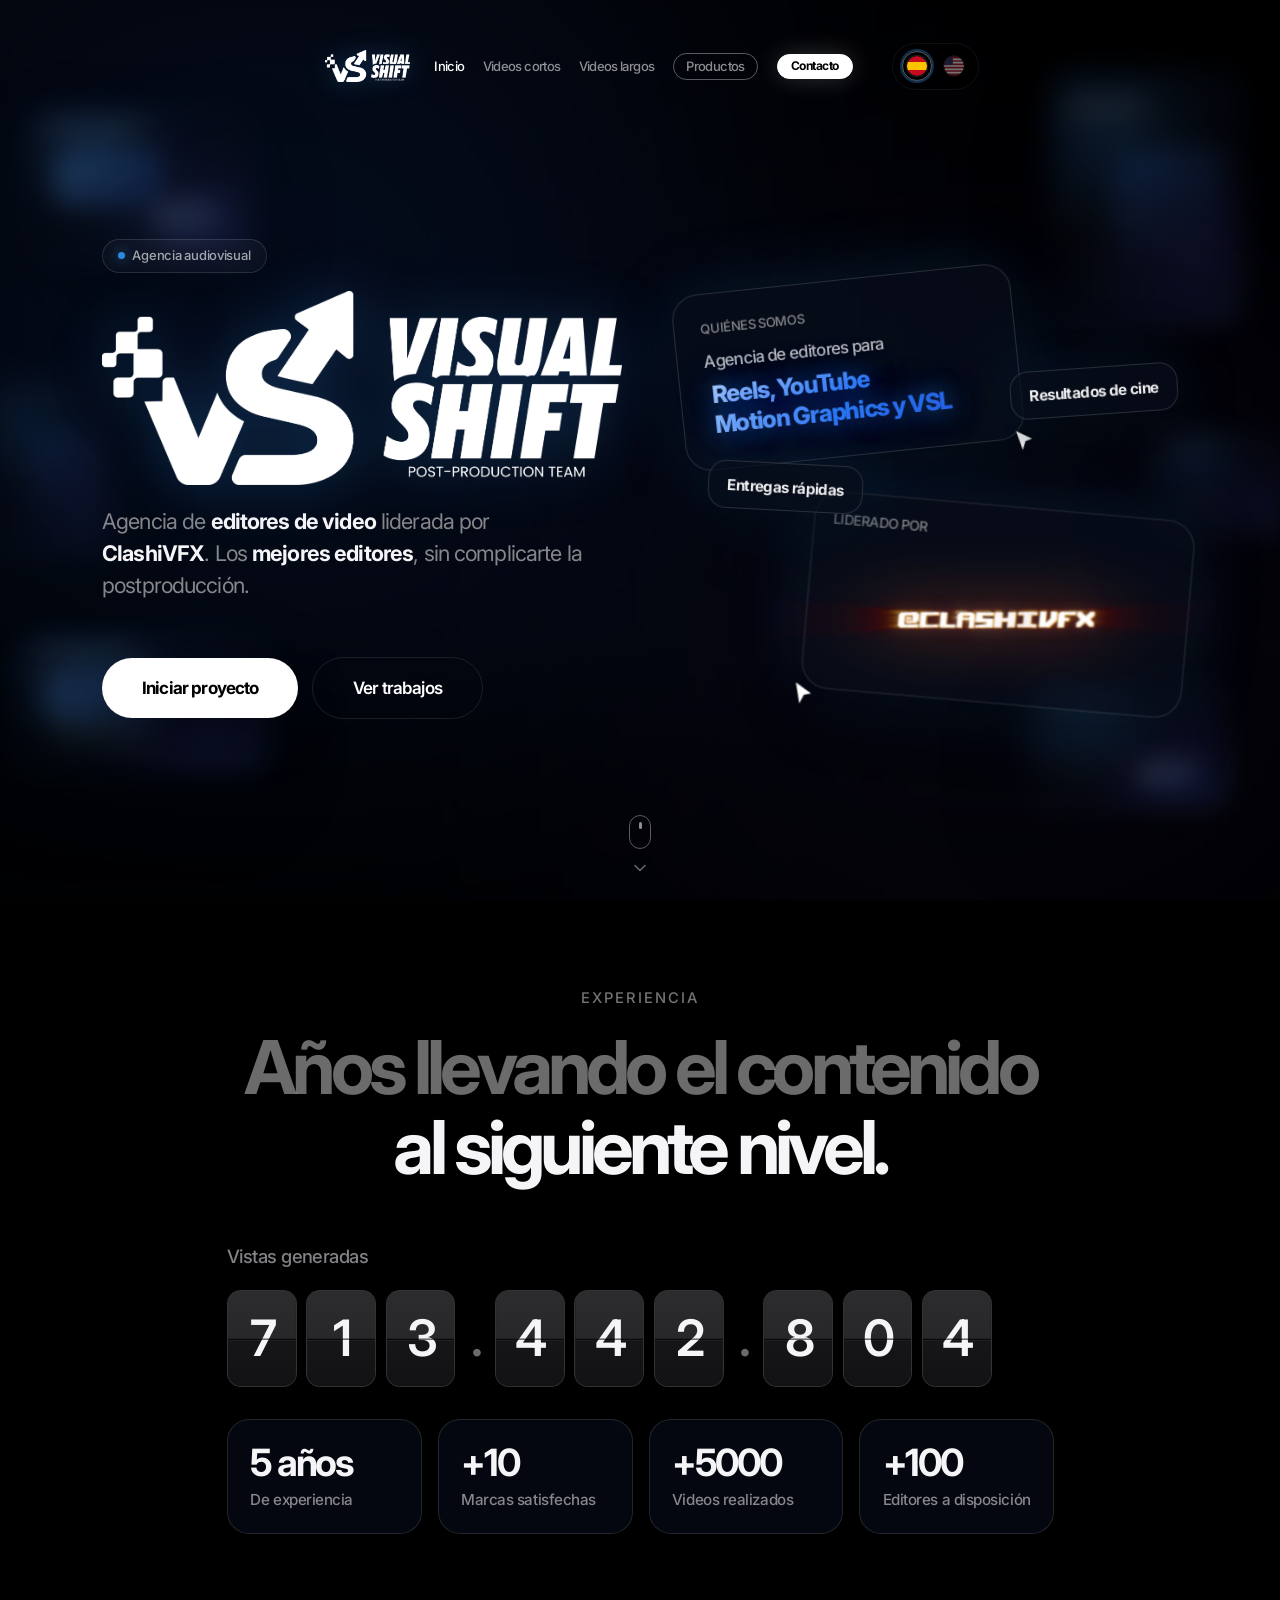
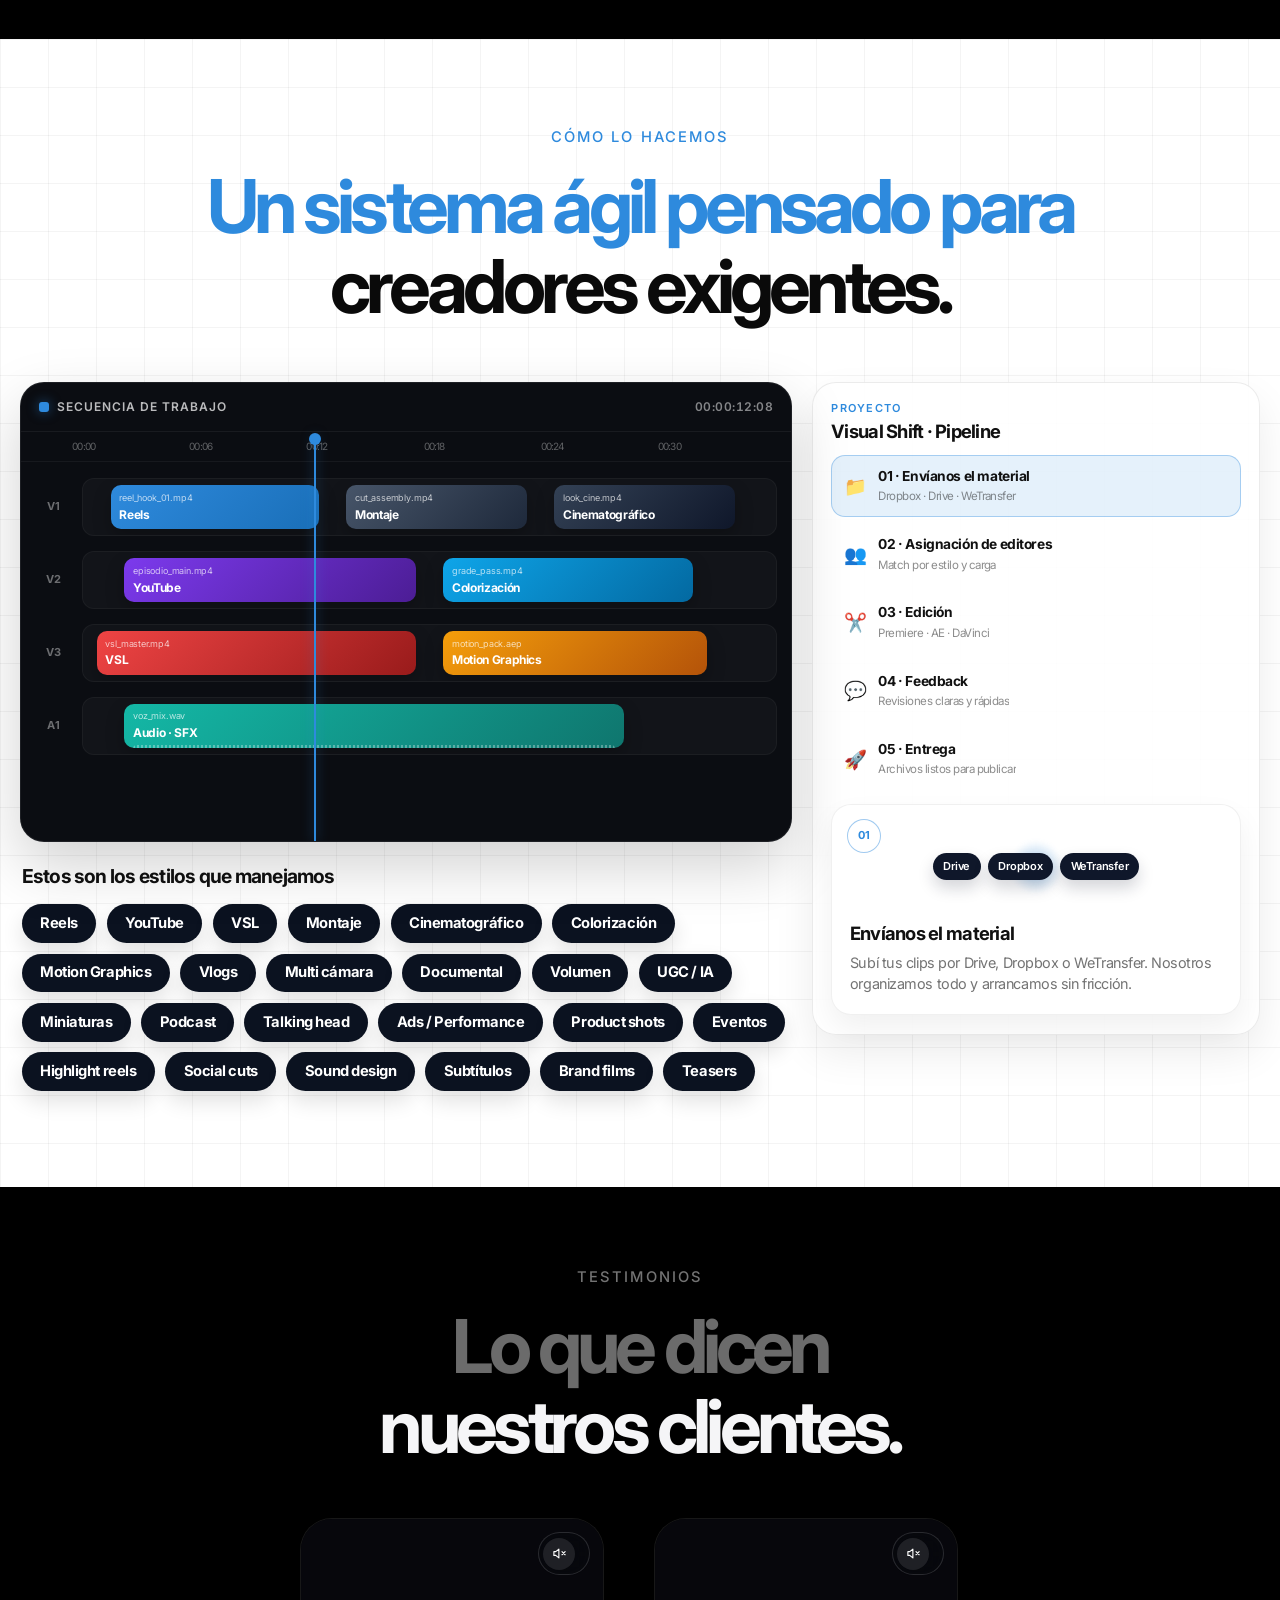
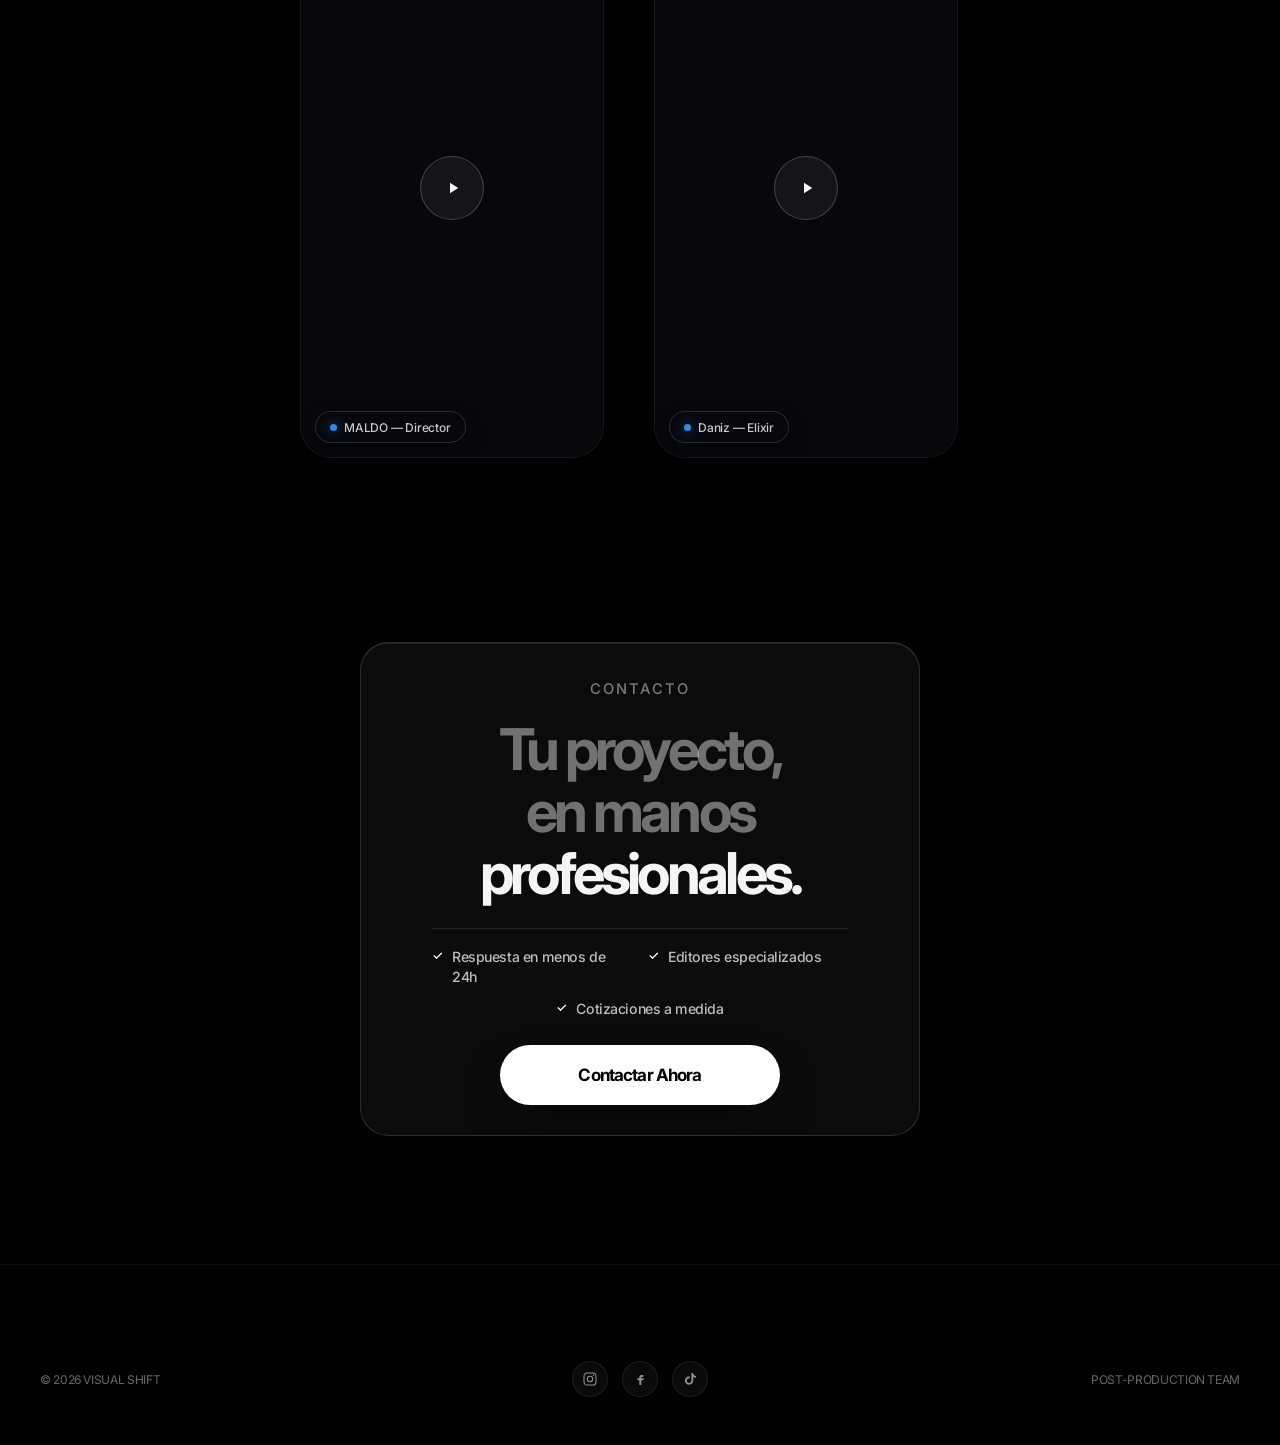
==== commit 409f23aa: "Add files via upload" ====
--- a/index.html
+++ b/index.html
@@ -137,7 +137,7 @@
         </div>
 
         <div class="hero__actions reveal reveal-delay-1">
-          <a href="contacto.html" class="btn btn--solid" data-i18n="hero.cta">Iniciar proyecto</a>
+          <a href="https://wa.me/541154757854" class="btn btn--solid" target="_blank" rel="noopener noreferrer" data-i18n="hero.cta">Iniciar proyecto</a>
           <a href="videos-cortos.html" class="btn btn--ghost"><span data-i18n="hero.work">Ver trabajos</span></a>
         </div>
       </div>
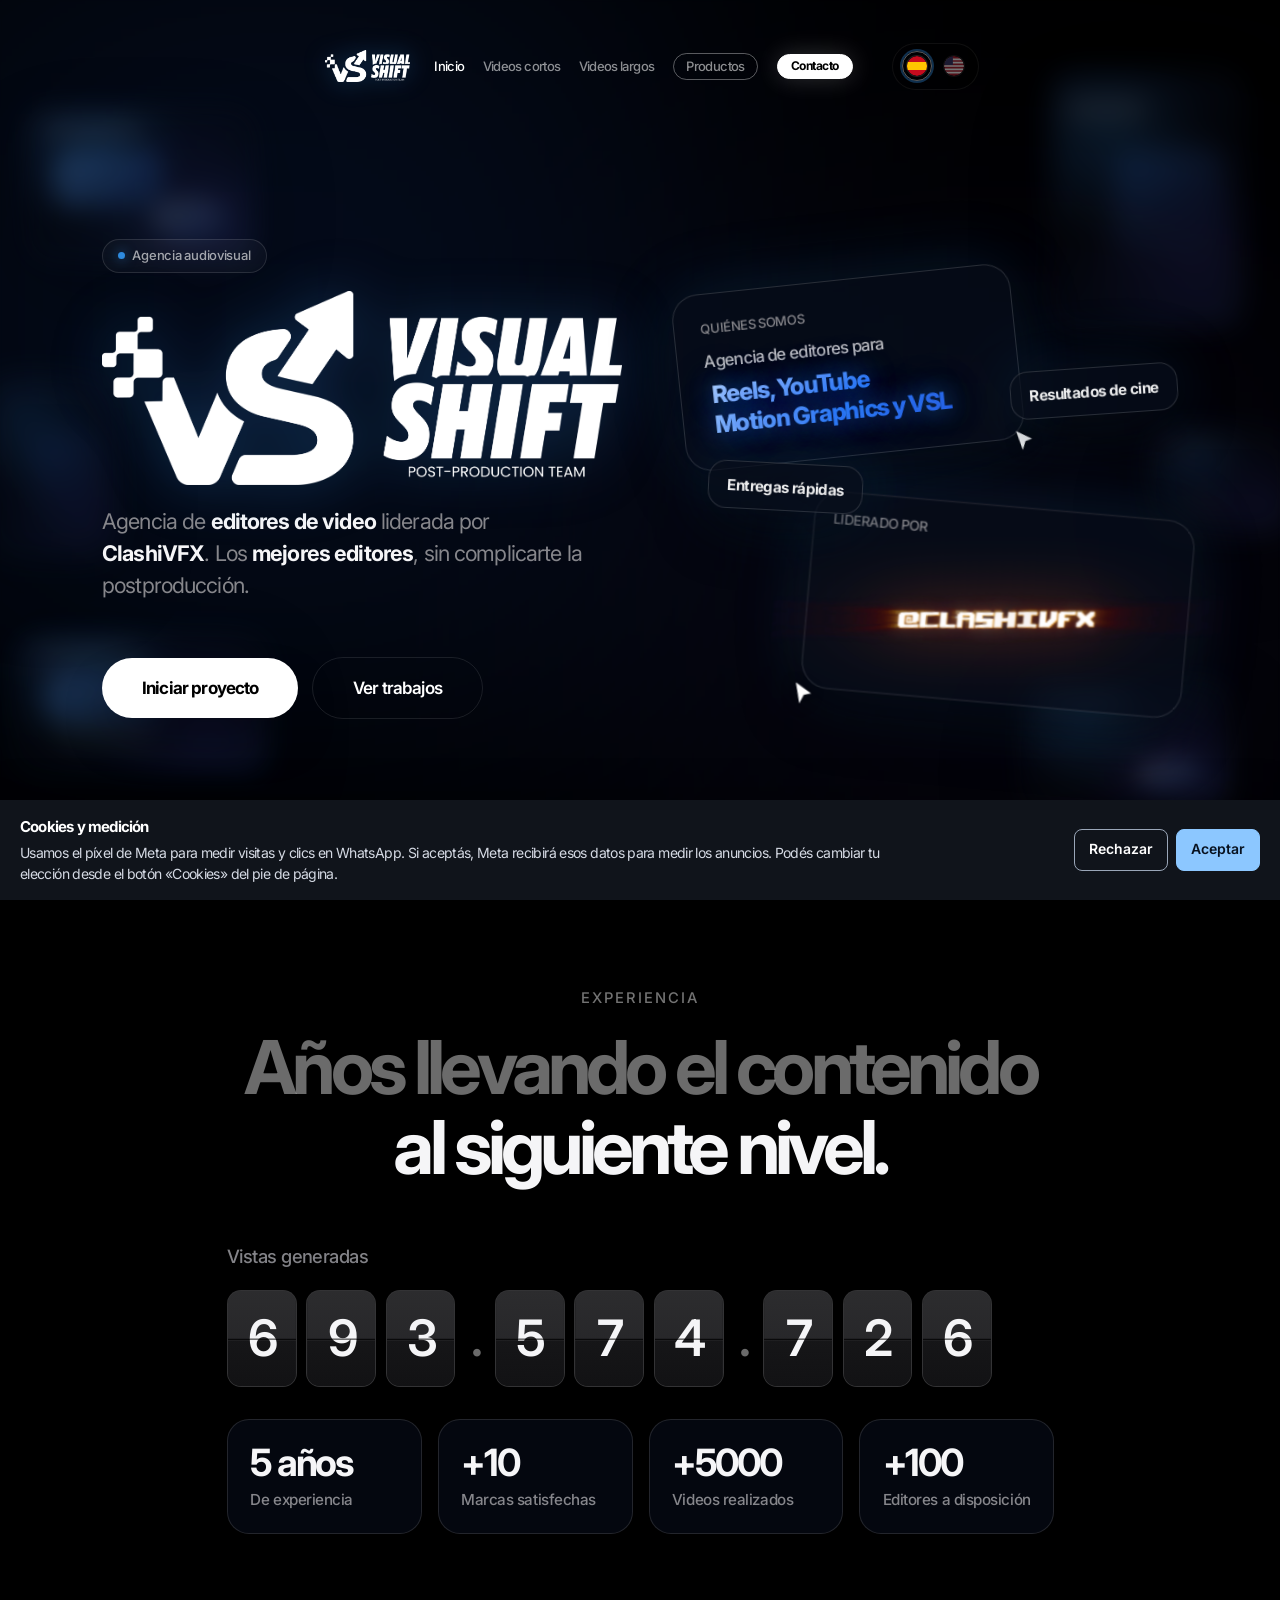
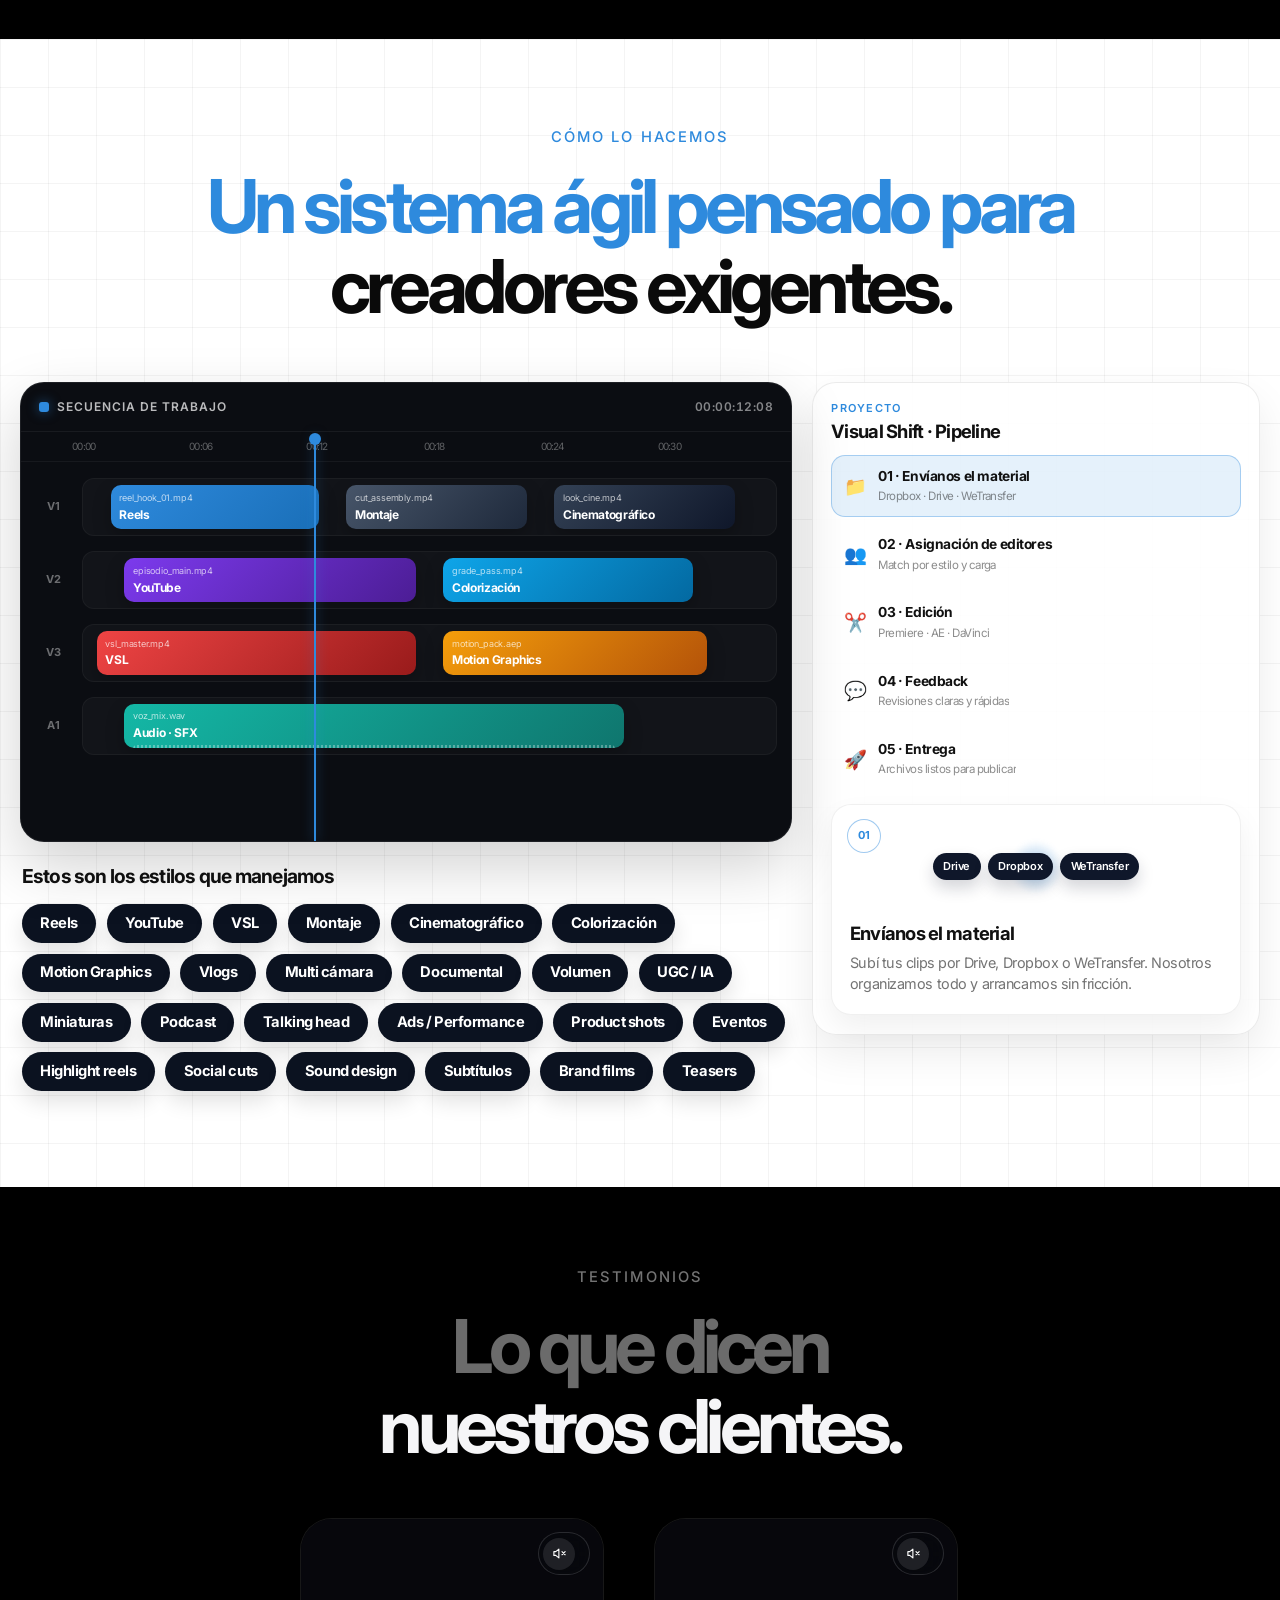
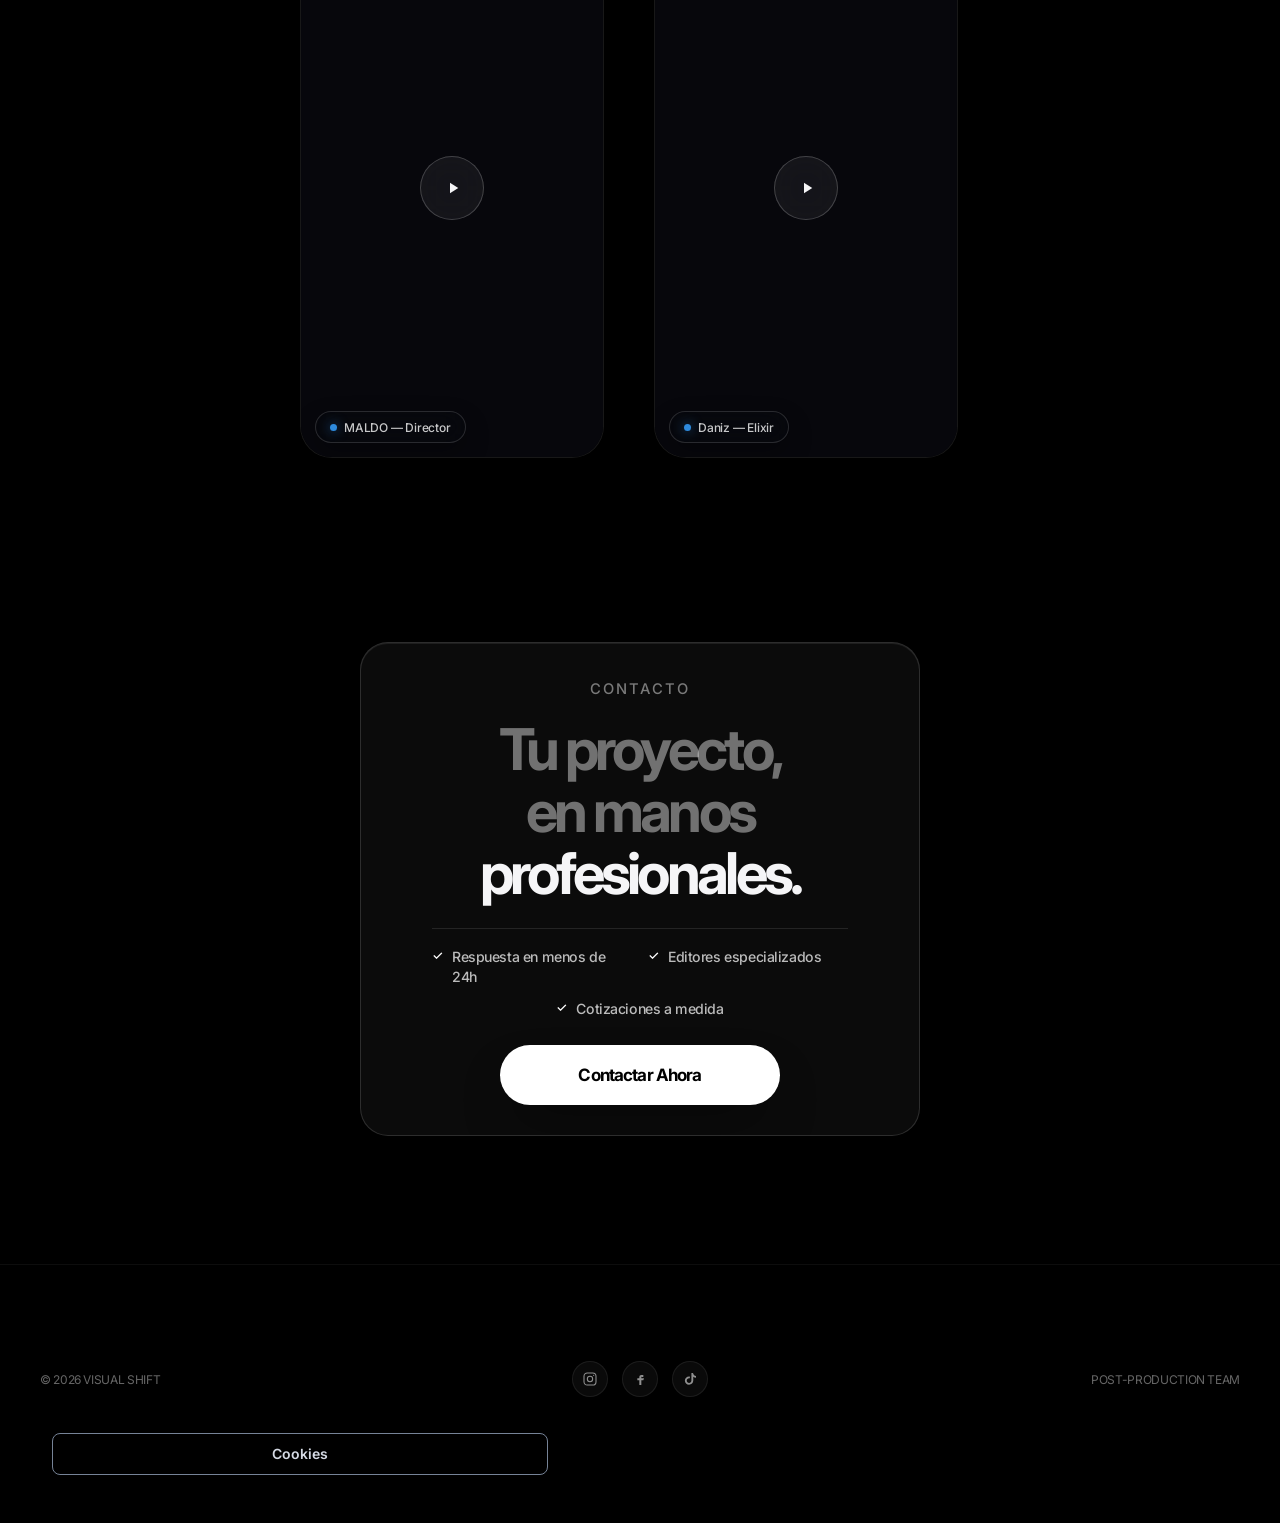
==== commit aa0cfdae: "Update WhatsApp contact links" ====
--- a/index.html
+++ b/index.html
@@ -137,7 +137,7 @@
         </div>
 
         <div class="hero__actions reveal reveal-delay-1">
-          <a href="https://wa.me/541154757854" class="btn btn--solid" target="_blank" rel="noopener noreferrer" data-i18n="hero.cta">Iniciar proyecto</a>
+          <a href="https://wa.me/5491154757854?text=Hola,%20buenas%20tardes,%20vi%20su%20anuncio.%20Me%20gustar%C3%ADa%20m%C3%A1s%20informaci%C3%B3n%20sobre%20su%20servicio%20de%20edici%C3%B3n" class="btn btn--solid" target="_blank" rel="noopener noreferrer" data-i18n="hero.cta">Iniciar proyecto</a>
           <a href="videos-cortos.html" class="btn btn--ghost"><span data-i18n="hero.work">Ver trabajos</span></a>
         </div>
       </div>
@@ -422,7 +422,7 @@
           <li class="contact-glass__feature--center" data-i18n="cta.f3">Cotizaciones a medida</li>
         </ul>
 
-        <a href="https://wa.me/541154757854" class="btn btn--solid contact-glass__cta" target="_blank" rel="noopener noreferrer" data-i18n="cta.btn">Contactar Ahora</a>
+        <a href="https://wa.me/5491154757854?text=Hola,%20buenas%20tardes,%20vi%20su%20anuncio.%20Me%20gustar%C3%ADa%20m%C3%A1s%20informaci%C3%B3n%20sobre%20su%20servicio%20de%20edici%C3%B3n" class="btn btn--solid contact-glass__cta" target="_blank" rel="noopener noreferrer" data-i18n="cta.btn">Contactar Ahora</a>
       </div>
     </section>
   </main>
